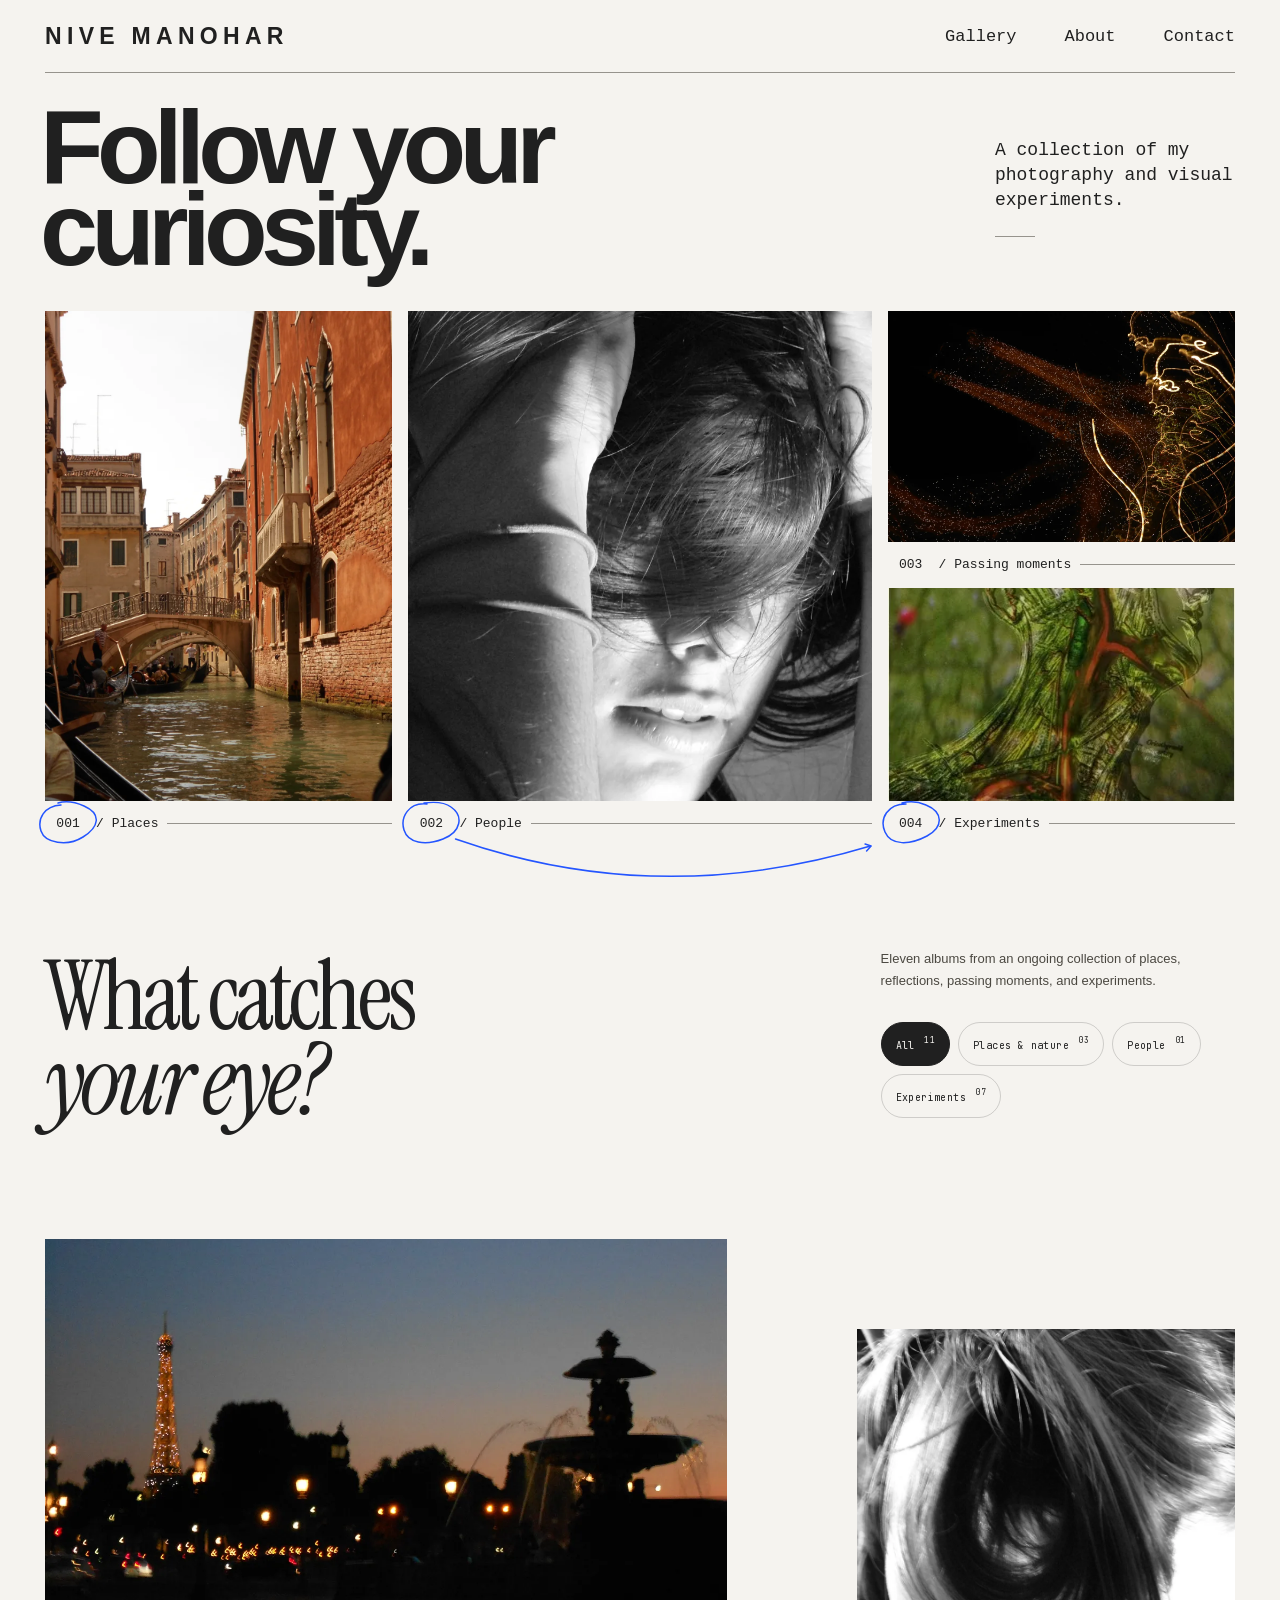
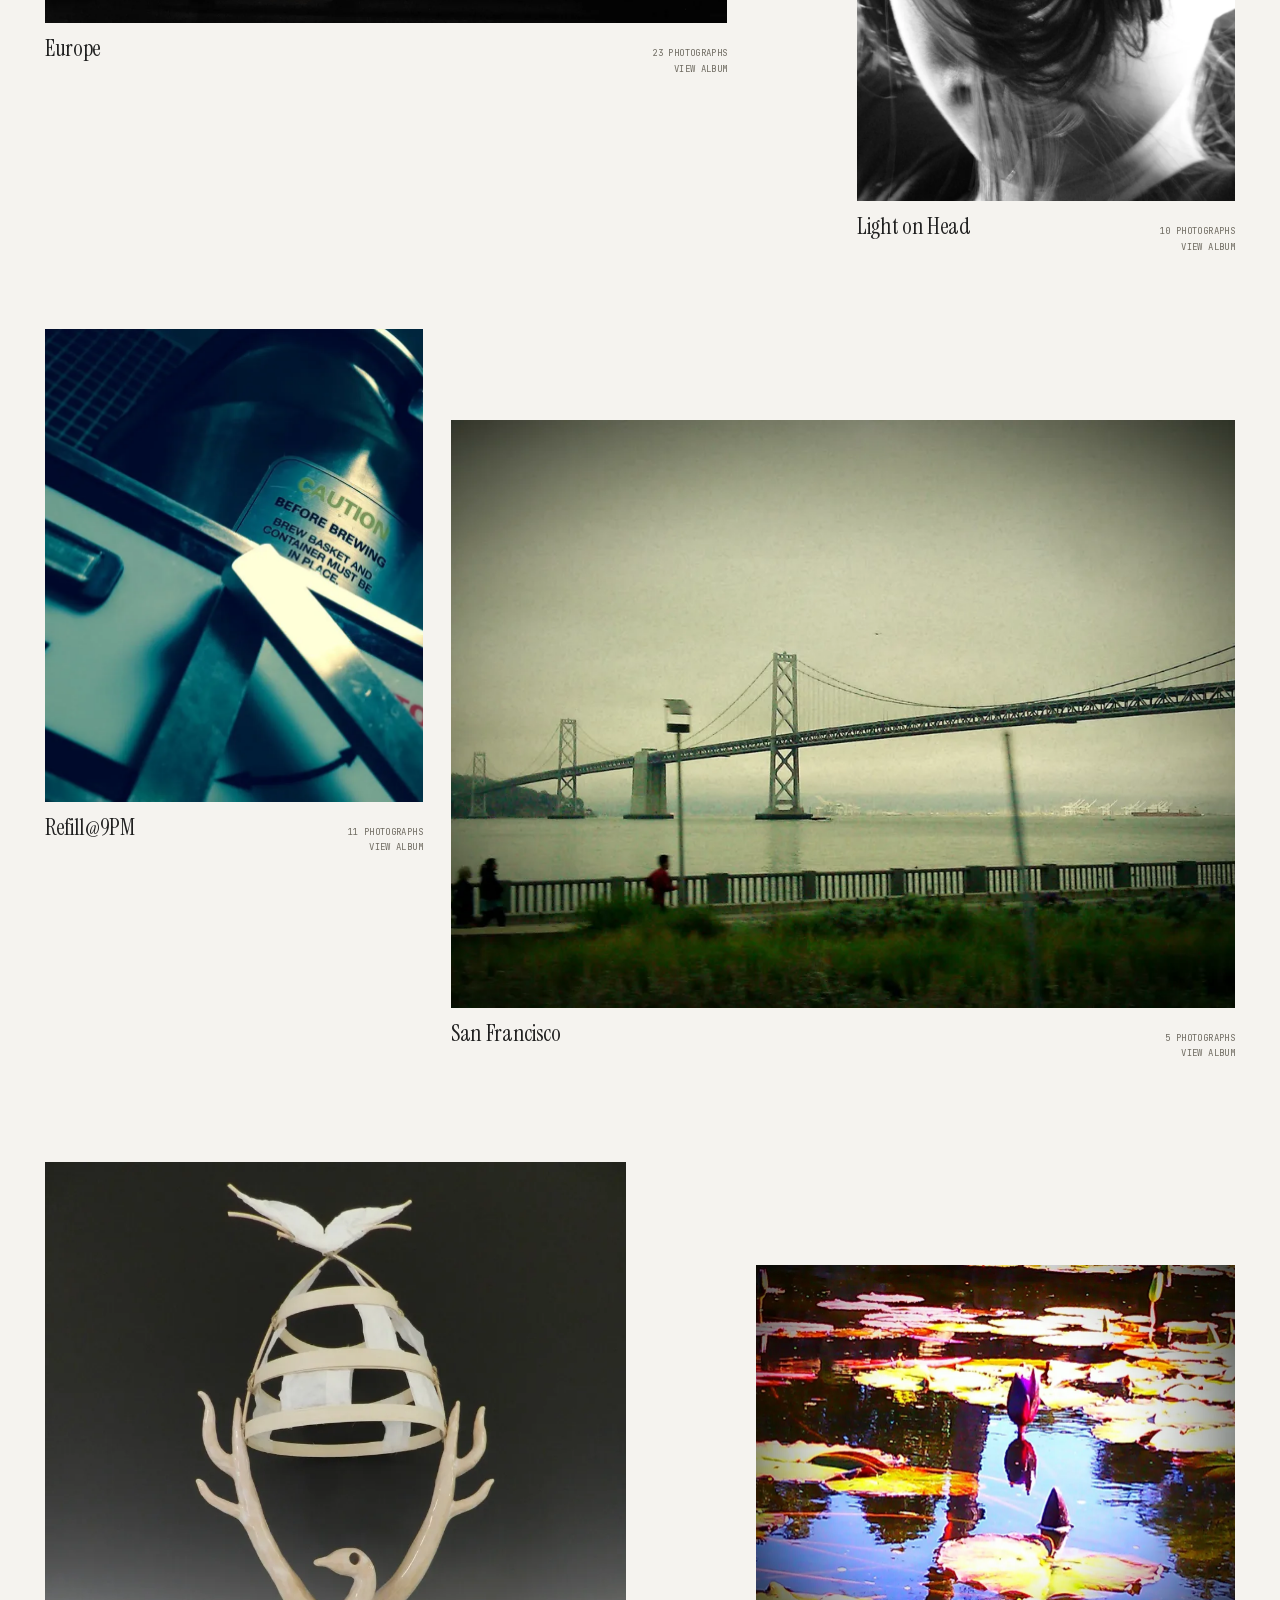
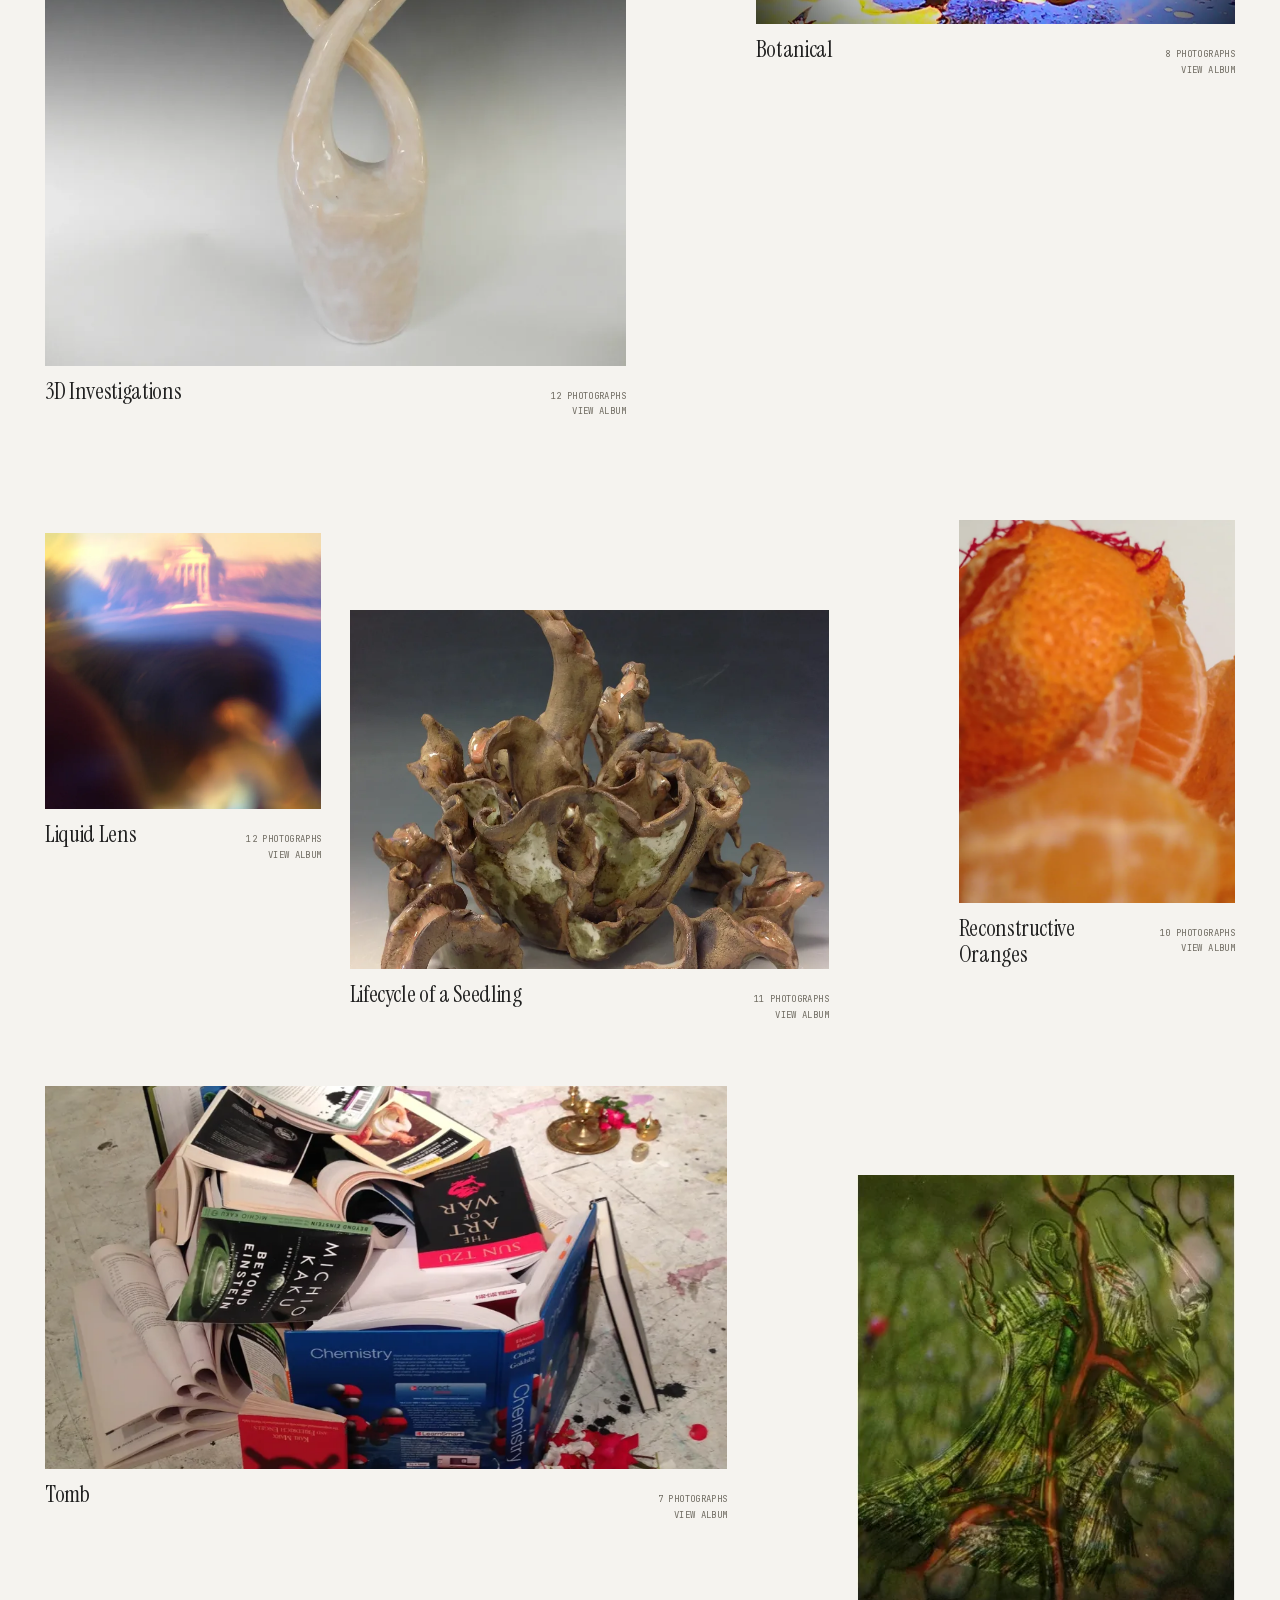
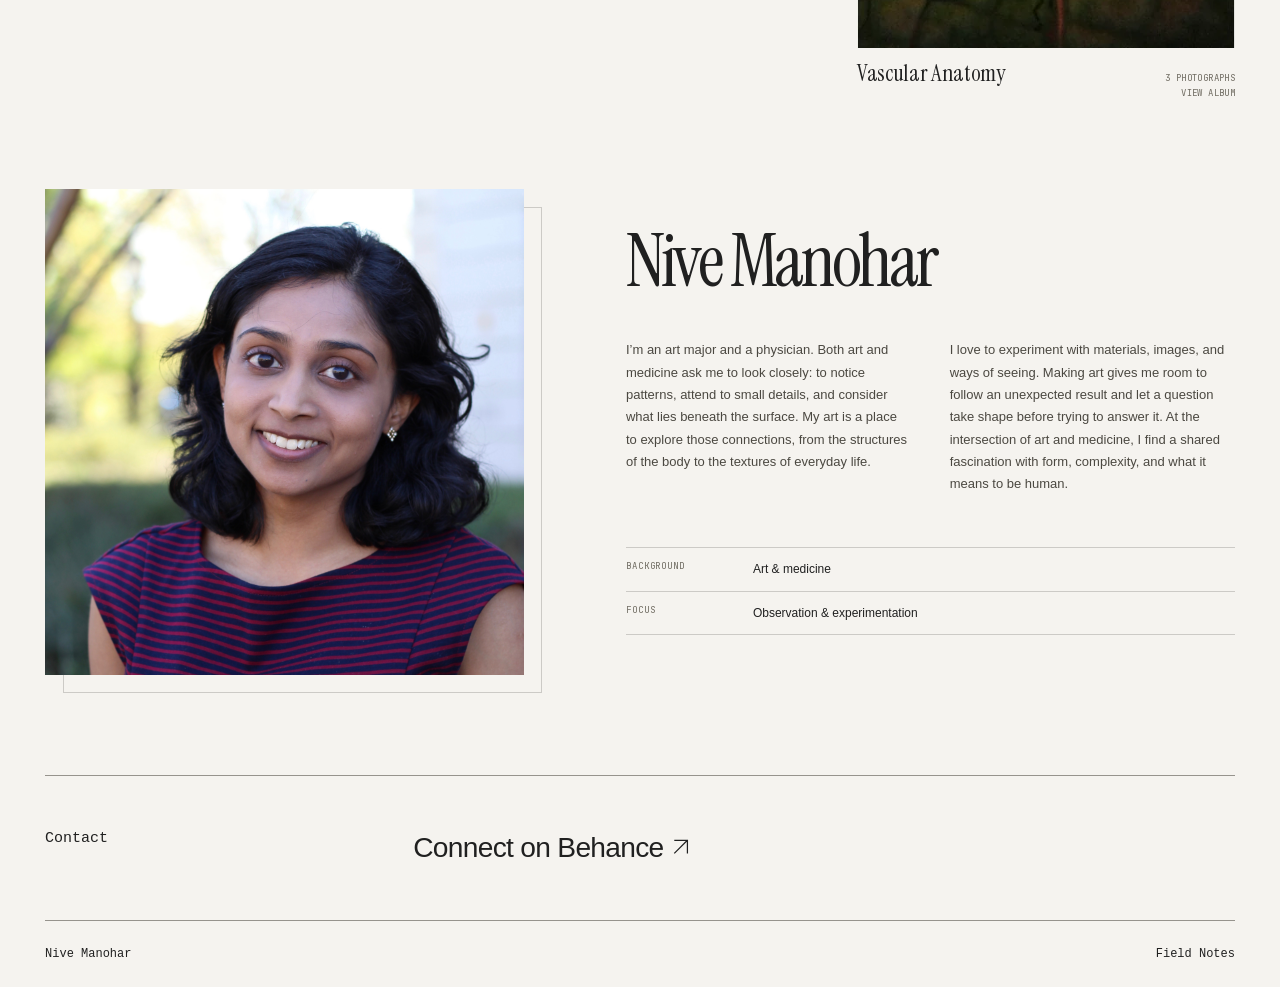
==== index.html @ 50fe08eb "Revert "Remove site footer" This reverts commit d4d74e4d4c22c016e70febdb2d31790f02ddbb55." ====
<!doctype html>
<html lang="en">
<head>
  <meta charset="utf-8">
  <meta name="viewport" content="width=device-width, initial-scale=1">
  <meta name="description" content="Nive Manohar's field notes: an ongoing collection of places, reflections, passing moments, and experiments.">
  <meta name="theme-color" content="#f5f3ef">
  <title>Nive Manohar — Field Notes</title>
  <link rel="stylesheet" href="styles.css">
  <script src="script.js" defer></script>
</head>
<body>
  <a class="skip-link" href="#albums-title">Skip to gallery</a>
  <div class="page">
    <header class="masthead">
      <a class="brand" href="#top" aria-label="Nive Manohar, back to top">Nive Manohar</a>
      <nav aria-label="Main navigation">
        <a href="#albums-title">Gallery</a>
        <a href="#about-image">About</a>
        <a href="#contact">Contact</a>
      </nav>
    </header>

    <main id="top">
      <section class="hero" aria-labelledby="page-title">
        <h1 id="page-title">Follow your<br>curiosity.</h1>
        <p class="hero-note">A collection of my photography and visual experiments.</p>
      </section>

      <section id="observations" class="observations" aria-labelledby="observations-title" tabindex="-1">
        <h2 id="observations-title" class="visually-hidden">Gallery</h2>
        <div class="gallery">
          <!-- FEATURED: Covers link to originals and open their matching album in the lightbox. -->
          <figure class="observation observation--places">
            <a class="photo" href="assets/Europe/015.webp" data-photo data-album="Europe" data-index="15" data-title="Europe" data-alt="Boats on a canal bordered by warm-colored buildings." aria-label="View Europe photograph 15 of 23">
                <span class="placeholder" aria-hidden="true"><span class="placeholder-number">001</span><span>Europe</span></span>
                <img src="assets/optimized/Europe/015.webp" width="3240" height="4320" alt="Boats on a canal bordered by warm-colored buildings." decoding="async">
              </a>
            <figcaption><span class="note-number">001<svg viewBox="0 0 64 48" aria-hidden="true" focusable="false"><path d="M25 5C8 6 1 19 5 31S31 47 47 37 66 14 48 6C39 2 29 1 22 3"/></svg></span><span>/ Places</span><span class="caption-rule" aria-hidden="true"></span></figcaption>
          </figure>

          <figure class="observation observation--people">
            <a class="photo" href="assets/Light-on-Head/003.webp" data-photo data-album="Light-on-Head" data-index="3" data-title="Light on Head" data-alt="Black-and-white portrait with striped light across the forehead and hair." aria-label="View Light on Head photograph 3 of 10">
                <span class="placeholder" aria-hidden="true"><span class="placeholder-number">002</span><span>Light on Head</span></span>
                <img src="assets/optimized/Light-on-Head/003.webp" width="3648" height="2432" alt="Black-and-white portrait with striped light across the forehead and hair." decoding="async">
              </a>
            <figcaption><span class="note-number">002<svg viewBox="0 0 64 48" aria-hidden="true" focusable="false"><path d="M28 4C10 2 1 17 5 30S26 46 44 39 65 16 52 7C44 1 33 2 25 3"/></svg></span><span>/ People</span><span class="caption-rule" aria-hidden="true"></span></figcaption>
          </figure>

          <figure class="observation observation--moments">
            <a class="photo" href="assets/Europe/023.webp" data-photo data-album="Europe" data-index="23" data-title="Europe" data-alt="Golden light trails forming a loose figure against a dark background." aria-label="View Europe photograph 23 of 23">
              <span class="placeholder" aria-hidden="true"><span class="placeholder-number">003</span><span>Europe</span></span>
              <img src="assets/optimized/Europe/023.webp" width="3264" height="2448" alt="Golden light trails forming a loose figure against a dark background." decoding="async">
            </a>
            <figcaption><span class="note-number">003</span><span>/ Passing moments</span><span class="caption-rule" aria-hidden="true"></span></figcaption>
          </figure>

          <figure class="observation observation--experiments">
            <a class="photo" href="assets/Vascular-Anatomy/001.webp" data-photo data-album="Vascular-Anatomy" data-index="1" data-title="Vascular Anatomy" data-alt="A branching anatomical composition against a mottled green background." aria-label="View Vascular Anatomy photograph 1 of 3">
                <span class="placeholder" aria-hidden="true"><span class="placeholder-number">004</span><span>Vascular Anatomy</span></span>
                <img src="assets/optimized/Vascular-Anatomy/001.webp" width="433" height="603" alt="A branching anatomical composition against a mottled green background." decoding="async">
              </a>
            <figcaption><span class="note-number">004<svg viewBox="0 0 64 48" aria-hidden="true" focusable="false"><path d="M27 4C9 4 0 18 6 32S31 45 48 36 64 12 47 5C38 1 30 1 23 3"/></svg></span><span>/ Experiments</span><span class="caption-rule" aria-hidden="true"></span></figcaption>
          </figure>
        </div>
        <svg class="connection" viewBox="0 0 560 48" preserveAspectRatio="none" aria-hidden="true" focusable="false"><path d="M2 5Q270 76 552 12M545 10l8 2-6 5"/></svg>
      </section>

      <section id="albums" class="selected-work" aria-labelledby="albums-title" tabindex="-1">
        <div class="work-head">
          <div>
            <h2 class="work-title" id="albums-title" tabindex="-1">What catches<br><em>your eye?</em></h2>
          </div>
          <div class="work-intro">
            <p>Eleven albums from an ongoing collection of places, reflections, passing moments, and experiments.</p>
            <div class="work-filters" role="group" aria-label="Filter albums" hidden>
              <button class="work-filter is-active" type="button" data-filter="all" aria-pressed="true">All <sup>11</sup></button>
              <button class="work-filter" type="button" data-filter="places" aria-pressed="false">Places &amp; nature <sup>03</sup></button>
              <button class="work-filter" type="button" data-filter="people" aria-pressed="false">People <sup>01</sup></button>
              <button class="work-filter" type="button" data-filter="experiments" aria-pressed="false">Experiments <sup>07</sup></button>
            </div>
            <p class="visually-hidden" id="filter-status" role="status" aria-live="polite"></p>
          </div>
        </div>
        <div class="work-grid">
          <!-- ALBUM COVERS: Each card opens the full album; the library below lists every original. -->
          <article class="work-card" data-category="places" data-slot="1">
            <a class="photo frame-media frame--wide" data-preview-size="1280" href="assets/Europe/022.webp" data-photo data-album="Europe" data-index="22" data-title="Europe" data-alt="A fountain silhouette and illuminated tower against a twilight sky." aria-label="View Europe album, 23 photographs">
                <span class="placeholder" aria-hidden="true">Europe / 022</span>
                <img src="assets/optimized/Europe/022.webp" width="3264" height="2448" alt="A fountain silhouette and illuminated tower against a twilight sky." loading="lazy" decoding="async">
              <span class="frame-index" aria-hidden="true">01</span><span class="view-tag" aria-hidden="true">View album <svg viewBox="0 0 24 24" aria-hidden="true" focusable="false"><path d="M4 20 20 4M4 4h16v16"/></svg></span>
              </a>
            <div class="frame-caption"><h3>Europe</h3><p>23 photographs<span>View album</span></p></div>
          </article>
          <article class="work-card" data-category="people" data-slot="2">
            <a class="photo frame-media frame--portrait" data-preview-size="1280" href="assets/Light-on-Head/001.webp" data-photo data-album="Light-on-Head" data-index="1" data-title="Light on Head" data-alt="Black-and-white portrait with hair falling across the face." aria-label="View Light on Head album, 10 photographs">
                <span class="placeholder" aria-hidden="true">Light on Head / 001</span>
                <img src="assets/optimized/Light-on-Head/001.webp" width="2432" height="3648" alt="Black-and-white portrait with hair falling across the face." loading="lazy" decoding="async">
              <span class="frame-index" aria-hidden="true">02</span><span class="view-tag" aria-hidden="true">View album <svg viewBox="0 0 24 24" aria-hidden="true" focusable="false"><path d="M4 20 20 4M4 4h16v16"/></svg></span>
              </a>
            <div class="frame-caption"><h3>Light on Head</h3><p>10 photographs<span>View album</span></p></div>
          </article>
          <article class="work-card" data-category="experiments" data-slot="3">
            <a class="photo frame-media frame--portrait" data-preview-size="1280" href="assets/Refill-9PM/003.webp" data-photo data-album="Refill-9PM" data-index="3" data-title="Refill@9PM" data-alt="A coffee station with a bottle and diagonally framed signs." aria-label="View Refill@9PM album, 11 photographs">
                <span class="placeholder" aria-hidden="true">Refill@9PM / 003</span>
                <img src="assets/optimized/Refill-9PM/003.webp" width="1269" height="952" alt="A coffee station with a bottle and diagonally framed signs." loading="lazy" decoding="async">
              <span class="frame-index" aria-hidden="true">03</span><span class="view-tag" aria-hidden="true">View album <svg viewBox="0 0 24 24" aria-hidden="true" focusable="false"><path d="M4 20 20 4M4 4h16v16"/></svg></span>
              </a>
            <div class="frame-caption"><h3>Refill@9PM</h3><p>11 photographs<span>View album</span></p></div>
          </article>
          <article class="work-card" data-category="places" data-slot="4">
            <a class="photo frame-media frame--landscape" data-preview-size="1280" href="assets/San-Francisco/003.webp" data-photo data-album="San-Francisco" data-index="3" data-title="San Francisco" data-alt="A suspension bridge across the bay, viewed from a waterfront promenade." aria-label="View San Francisco album, 5 photographs">
                <span class="placeholder" aria-hidden="true">San Francisco / 003</span>
                <img src="assets/optimized/San-Francisco/003.webp" width="2592" height="1456" alt="A suspension bridge across the bay, viewed from a waterfront promenade." loading="lazy" decoding="async">
              <span class="frame-index" aria-hidden="true">04</span><span class="view-tag" aria-hidden="true">View album <svg viewBox="0 0 24 24" aria-hidden="true" focusable="false"><path d="M4 20 20 4M4 4h16v16"/></svg></span>
              </a>
            <div class="frame-caption"><h3>San Francisco</h3><p>5 photographs<span>View album</span></p></div>
          </article>
          <article class="work-card" data-category="experiments" data-slot="5">
            <a class="photo frame-media frame--tall" data-preview-size="1280" href="assets/3D-Investigations/003.webp" data-photo data-album="3D-Investigations" data-index="3" data-title="3D Investigations" data-alt="A tall open sculpture with branching pale supports." aria-label="View 3D Investigations album, 12 photographs">
                <span class="placeholder" aria-hidden="true">3D Investigations / 003</span>
                <img src="assets/optimized/3D-Investigations/003.webp" width="3000" height="4000" alt="A tall open sculpture with branching pale supports." loading="lazy" decoding="async">
              <span class="frame-index" aria-hidden="true">05</span><span class="view-tag" aria-hidden="true">View album <svg viewBox="0 0 24 24" aria-hidden="true" focusable="false"><path d="M4 20 20 4M4 4h16v16"/></svg></span>
              </a>
            <div class="frame-caption"><h3>3D Investigations</h3><p>12 photographs<span>View album</span></p></div>
          </article>
          <article class="work-card" data-category="places" data-slot="6">
            <a class="photo frame-media frame--landscape" data-preview-size="1280" href="assets/Botanical/003.webp" data-photo data-album="Botanical" data-index="3" data-title="Botanical" data-alt="Purple water lilies among bright lily pads reflected in a pond." aria-label="View Botanical album, 8 photographs">
                <span class="placeholder" aria-hidden="true">Botanical / 003</span>
                <img src="assets/optimized/Botanical/003.webp" width="2592" height="1456" alt="Purple water lilies among bright lily pads reflected in a pond." loading="lazy" decoding="async">
              <span class="frame-index" aria-hidden="true">06</span><span class="view-tag" aria-hidden="true">View album <svg viewBox="0 0 24 24" aria-hidden="true" focusable="false"><path d="M4 20 20 4M4 4h16v16"/></svg></span>
              </a>
            <div class="frame-caption"><h3>Botanical</h3><p>8 photographs<span>View album</span></p></div>
          </article>
          <article class="work-card" data-category="experiments" data-slot="7">
            <a class="photo frame-media frame--square" data-preview-size="1280" href="assets/Liquid-Lens/010.webp" data-photo data-album="Liquid-Lens" data-index="10" data-title="Liquid Lens" data-alt="A domed building refracted through overlapping colorful shapes." aria-label="View Liquid Lens album, 12 photographs">
                <span class="placeholder" aria-hidden="true">Liquid Lens / 010</span>
                <img src="assets/optimized/Liquid-Lens/010.webp" width="2448" height="3264" alt="A domed building refracted through overlapping colorful shapes." loading="lazy" decoding="async">
              <span class="frame-index" aria-hidden="true">07</span><span class="view-tag" aria-hidden="true">View album <svg viewBox="0 0 24 24" aria-hidden="true" focusable="false"><path d="M4 20 20 4M4 4h16v16"/></svg></span>
              </a>
            <div class="frame-caption"><h3>Liquid Lens</h3><p>12 photographs<span>View album</span></p></div>
          </article>
          <article class="work-card" data-category="experiments" data-slot="8">
            <a class="photo frame-media frame--landscape" data-preview-size="1280" href="assets/Lifecycle-of-a-Seedling/010.webp" data-photo data-album="Lifecycle-of-a-Seedling" data-index="10" data-title="Lifecycle of a Seedling" data-alt="A low sculptural form with layered folds and rounded protrusions." aria-label="View Lifecycle of a Seedling album, 11 photographs">
                <span class="placeholder" aria-hidden="true">Lifecycle of a Seedling / 010</span>
                <img src="assets/optimized/Lifecycle-of-a-Seedling/010.webp" width="1936" height="2592" alt="A low sculptural form with layered folds and rounded protrusions." loading="lazy" decoding="async">
              <span class="frame-index" aria-hidden="true">08</span><span class="view-tag" aria-hidden="true">View album <svg viewBox="0 0 24 24" aria-hidden="true" focusable="false"><path d="M4 20 20 4M4 4h16v16"/></svg></span>
              </a>
            <div class="frame-caption"><h3>Lifecycle of a Seedling</h3><p>11 photographs<span>View album</span></p></div>
          </article>
          <article class="work-card" data-category="experiments" data-slot="9">
            <a class="photo frame-media frame--tall" data-preview-size="1280" href="assets/Reconstructive-Oranges/005.webp" data-photo data-album="Reconstructive-Oranges" data-index="5" data-title="Reconstructive Oranges" data-alt="Detail of a peeled orange repaired with colored thread." aria-label="View Reconstructive Oranges album, 10 photographs">
                <span class="placeholder" aria-hidden="true">Reconstructive Oranges / 005</span>
                <img src="assets/optimized/Reconstructive-Oranges/005.webp" width="3264" height="2448" alt="Detail of a peeled orange repaired with colored thread." loading="lazy" decoding="async">
              <span class="frame-index" aria-hidden="true">09</span><span class="view-tag" aria-hidden="true">View album <svg viewBox="0 0 24 24" aria-hidden="true" focusable="false"><path d="M4 20 20 4M4 4h16v16"/></svg></span>
              </a>
            <div class="frame-caption"><h3>Reconstructive Oranges</h3><p>10 photographs<span>View album</span></p></div>
          </article>
          <article class="work-card" data-category="experiments" data-slot="1">
            <a class="photo frame-media frame--wide" data-preview-size="1280" href="assets/Tomb/001.webp" data-photo data-album="Tomb" data-index="1" data-title="Tomb" data-alt="Books, framed images, and objects arranged on a floor with scattered red petals." aria-label="View Tomb album, 7 photographs">
                <span class="placeholder" aria-hidden="true">Tomb / 001</span>
                <img src="assets/optimized/Tomb/001.webp" width="2448" height="3264" alt="Books, framed images, and objects arranged on a floor with scattered red petals." loading="lazy" decoding="async">
              <span class="frame-index" aria-hidden="true">10</span><span class="view-tag" aria-hidden="true">View album <svg viewBox="0 0 24 24" aria-hidden="true" focusable="false"><path d="M4 20 20 4M4 4h16v16"/></svg></span>
              </a>
            <div class="frame-caption"><h3>Tomb</h3><p>7 photographs<span>View album</span></p></div>
          </article>
          <article class="work-card" data-category="experiments" data-slot="2">
            <a class="photo frame-media frame--portrait" data-preview-size="1280" href="assets/Vascular-Anatomy/001.webp" data-photo data-album="Vascular-Anatomy" data-index="1" data-title="Vascular Anatomy" data-alt="A branching anatomical composition against a mottled green background." aria-label="View Vascular Anatomy album, 3 photographs">
                <span class="placeholder" aria-hidden="true">Vascular Anatomy / 001</span>
                <img src="assets/optimized/Vascular-Anatomy/001.webp" width="433" height="603" alt="A branching anatomical composition against a mottled green background." loading="lazy" decoding="async">
              <span class="frame-index" aria-hidden="true">11</span><span class="view-tag" aria-hidden="true">View album <svg viewBox="0 0 24 24" aria-hidden="true" focusable="false"><path d="M4 20 20 4M4 4h16v16"/></svg></span>
              </a>
            <div class="frame-caption"><h3>Vascular Anatomy</h3><p>3 photographs<span>View album</span></p></div>
          </article>
        </div>
        <div class="album-library" aria-label="Browse all photographs">
        <details class="album" id="album-europe">
          <summary><h3>Europe</h3><span class="album-count">23 photographs</span><span class="album-toggle" aria-hidden="true">+</span></summary>
          <div class="album-grid">
            <figure class="album-photo">
              <a class="photo" href="assets/Europe/001.webp" data-photo data-album="Europe" data-index="1" data-title="Europe" data-alt="Empty café tables with ornate green chairs on a tiled floor." aria-label="View Europe photograph 1 of 23">
                <span class="placeholder" aria-hidden="true">Europe / 001</span>
                <img src="assets/optimized/Europe/001.webp" width="3840" height="2880" alt="Empty café tables with ornate green chairs on a tiled floor." loading="lazy" decoding="async">
              </a>
              <figcaption>001 / Europe</figcaption>
            </figure>
            <figure class="album-photo">
              <a class="photo" href="assets/Europe/002.webp" data-photo data-album="Europe" data-index="2" data-title="Europe" data-alt="The Houses of Parliament beside the river beneath an overcast sky." aria-label="View Europe photograph 2 of 23">
                <span class="placeholder" aria-hidden="true">Europe / 002</span>
                <img src="assets/optimized/Europe/002.webp" width="3840" height="2880" alt="The Houses of Parliament beside the river beneath an overcast sky." loading="lazy" decoding="async">
              </a>
              <figcaption>002 / Europe</figcaption>
            </figure>
            <figure class="album-photo">
              <a class="photo" href="assets/Europe/003.webp" data-photo data-album="Europe" data-index="3" data-title="Europe" data-alt="The clock tower rising above the street, viewed from below." aria-label="View Europe photograph 3 of 23">
                <span class="placeholder" aria-hidden="true">Europe / 003</span>
                <img src="assets/optimized/Europe/003.webp" width="3240" height="4320" alt="The clock tower rising above the street, viewed from below." loading="lazy" decoding="async">
              </a>
              <figcaption>003 / Europe</figcaption>
            </figure>
            <figure class="album-photo">
              <a class="photo" href="assets/Europe/004.webp" data-photo data-album="Europe" data-index="4" data-title="Europe" data-alt="People walking beside a stone abbey under leafy trees." aria-label="View Europe photograph 4 of 23">
                <span class="placeholder" aria-hidden="true">Europe / 004</span>
                <img src="assets/optimized/Europe/004.webp" width="3240" height="4320" alt="People walking beside a stone abbey under leafy trees." loading="lazy" decoding="async">
              </a>
              <figcaption>004 / Europe</figcaption>
            </figure>
            <figure class="album-photo">
              <a class="photo" href="assets/Europe/005.webp" data-photo data-album="Europe" data-index="5" data-title="Europe" data-alt="An elevated view across a river, bridges, and the city beneath clouds." aria-label="View Europe photograph 5 of 23">
                <span class="placeholder" aria-hidden="true">Europe / 005</span>
                <img src="assets/optimized/Europe/005.webp" width="3840" height="2880" alt="An elevated view across a river, bridges, and the city beneath clouds." loading="lazy" decoding="async">
              </a>
              <figcaption>005 / Europe</figcaption>
            </figure>
            <figure class="album-photo">
              <a class="photo" href="assets/Europe/006.webp" data-photo data-album="Europe" data-index="6" data-title="Europe" data-alt="A Ferris wheel rising above a row of buildings." aria-label="View Europe photograph 6 of 23">
                <span class="placeholder" aria-hidden="true">Europe / 006</span>
                <img src="assets/optimized/Europe/006.webp" width="3240" height="4320" alt="A Ferris wheel rising above a row of buildings." loading="lazy" decoding="async">
              </a>
              <figcaption>006 / Europe</figcaption>
            </figure>
            <figure class="album-photo">
              <a class="photo" href="assets/Europe/007.webp" data-photo data-album="Europe" data-index="7" data-title="Europe" data-alt="Pedestrians on a cobblestone street beside striped café umbrellas and hanging flowers." aria-label="View Europe photograph 7 of 23">
                <span class="placeholder" aria-hidden="true">Europe / 007</span>
                <img src="assets/optimized/Europe/007.webp" width="3240" height="4320" alt="Pedestrians on a cobblestone street beside striped café umbrellas and hanging flowers." loading="lazy" decoding="async">
              </a>
              <figcaption>007 / Europe</figcaption>
            </figure>
            <figure class="album-photo">
              <a class="photo" href="assets/Europe/008.webp" data-photo data-album="Europe" data-index="8" data-title="Europe" data-alt="Decorated glass mugs displayed on illuminated shelves." aria-label="View Europe photograph 8 of 23">
                <span class="placeholder" aria-hidden="true">Europe / 008</span>
                <img src="assets/optimized/Europe/008.webp" width="3840" height="2880" alt="Decorated glass mugs displayed on illuminated shelves." loading="lazy" decoding="async">
              </a>
              <figcaption>008 / Europe</figcaption>
            </figure>
            <figure class="album-photo">
              <a class="photo" href="assets/Europe/009.webp" data-photo data-album="Europe" data-index="9" data-title="Europe" data-alt="A wooden covered bridge and stone tower spanning a river." aria-label="View Europe photograph 9 of 23">
                <span class="placeholder" aria-hidden="true">Europe / 009</span>
                <img src="assets/optimized/Europe/009.webp" width="3840" height="2880" alt="A wooden covered bridge and stone tower spanning a river." loading="lazy" decoding="async">
              </a>
              <figcaption>009 / Europe</figcaption>
            </figure>
            <figure class="album-photo">
              <a class="photo" href="assets/Europe/010.webp" data-photo data-album="Europe" data-index="10" data-title="Europe" data-alt="Riverside buildings framed by the roof of a covered bridge." aria-label="View Europe photograph 10 of 23">
                <span class="placeholder" aria-hidden="true">Europe / 010</span>
                <img src="assets/optimized/Europe/010.webp" width="3840" height="2880" alt="Riverside buildings framed by the roof of a covered bridge." loading="lazy" decoding="async">
              </a>
              <figcaption>010 / Europe</figcaption>
            </figure>
            <figure class="album-photo">
              <a class="photo" href="assets/Europe/011.webp" data-photo data-album="Europe" data-index="11" data-title="Europe" data-alt="Green fields and hillside houses seen through a moving window." aria-label="View Europe photograph 11 of 23">
                <span class="placeholder" aria-hidden="true">Europe / 011</span>
                <img src="assets/optimized/Europe/011.webp" width="3840" height="2880" alt="Green fields and hillside houses seen through a moving window." loading="lazy" decoding="async">
              </a>
              <figcaption>011 / Europe</figcaption>
            </figure>
            <figure class="album-photo">
              <a class="photo" href="assets/Europe/012.webp" data-photo data-album="Europe" data-index="12" data-title="Europe" data-alt="A mountain village surrounded by bright green slopes." aria-label="View Europe photograph 12 of 23">
                <span class="placeholder" aria-hidden="true">Europe / 012</span>
                <img src="assets/optimized/Europe/012.webp" width="3840" height="2880" alt="A mountain village surrounded by bright green slopes." loading="lazy" decoding="async">
              </a>
              <figcaption>012 / Europe</figcaption>
            </figure>
            <figure class="album-photo">
              <a class="photo" href="assets/Europe/013.webp" data-photo data-album="Europe" data-index="13" data-title="Europe" data-alt="A steep mountain rising above a green valley." aria-label="View Europe photograph 13 of 23">
                <span class="placeholder" aria-hidden="true">Europe / 013</span>
                <img src="assets/optimized/Europe/013.webp" width="3240" height="4320" alt="A steep mountain rising above a green valley." loading="lazy" decoding="async">
              </a>
              <figcaption>013 / Europe</figcaption>
            </figure>
            <figure class="album-photo">
              <a class="photo" href="assets/Europe/014.webp" data-photo data-album="Europe" data-index="14" data-title="Europe" data-alt="A narrow canal between buildings, viewed beneath a bridge." aria-label="View Europe photograph 14 of 23">
                <span class="placeholder" aria-hidden="true">Europe / 014</span>
                <img src="assets/optimized/Europe/014.webp" width="3240" height="4320" alt="A narrow canal between buildings, viewed beneath a bridge." loading="lazy" decoding="async">
              </a>
              <figcaption>014 / Europe</figcaption>
            </figure>
            <figure class="album-photo">
              <a class="photo" href="assets/Europe/015.webp" data-photo data-album="Europe" data-index="15" data-title="Europe" data-alt="Boats on a canal bordered by warm-colored buildings." aria-label="View Europe photograph 15 of 23">
                <span class="placeholder" aria-hidden="true">Europe / 015</span>
                <img src="assets/optimized/Europe/015.webp" width="3240" height="4320" alt="Boats on a canal bordered by warm-colored buildings." loading="lazy" decoding="async">
              </a>
              <figcaption>015 / Europe</figcaption>
            </figure>
            <figure class="album-photo">
              <a class="photo" href="assets/Europe/016.webp" data-photo data-album="Europe" data-index="16" data-title="Europe" data-alt="A narrow waterway and small bridge between tall buildings." aria-label="View Europe photograph 16 of 23">
                <span class="placeholder" aria-hidden="true">Europe / 016</span>
                <img src="assets/optimized/Europe/016.webp" width="3240" height="4320" alt="A narrow waterway and small bridge between tall buildings." loading="lazy" decoding="async">
              </a>
              <figcaption>016 / Europe</figcaption>
            </figure>
            <figure class="album-photo">
              <a class="photo" href="assets/Europe/017.webp" data-photo data-album="Europe" data-index="17" data-title="Europe" data-alt="Sculpted figures and rock formations above a turquoise fountain." aria-label="View Europe photograph 17 of 23">
                <span class="placeholder" aria-hidden="true">Europe / 017</span>
                <img src="assets/optimized/Europe/017.webp" width="3240" height="4320" alt="Sculpted figures and rock formations above a turquoise fountain." loading="lazy" decoding="async">
              </a>
              <figcaption>017 / Europe</figcaption>
            </figure>
            <figure class="album-photo">
              <a class="photo" href="assets/Europe/018.webp" data-photo data-album="Europe" data-index="18" data-title="Europe" data-alt="The patterned stone façade of a cathedral." aria-label="View Europe photograph 18 of 23">
                <span class="placeholder" aria-hidden="true">Europe / 018</span>
                <img src="assets/optimized/Europe/018.webp" width="3240" height="4320" alt="The patterned stone façade of a cathedral." loading="lazy" decoding="async">
              </a>
              <figcaption>018 / Europe</figcaption>
            </figure>
            <figure class="album-photo">
              <a class="photo" href="assets/Europe/019.webp" data-photo data-album="Europe" data-index="19" data-title="Europe" data-alt="People walking through a narrow street lined with tall buildings." aria-label="View Europe photograph 19 of 23">
                <span class="placeholder" aria-hidden="true">Europe / 019</span>
                <img src="assets/optimized/Europe/019.webp" width="3840" height="2880" alt="People walking through a narrow street lined with tall buildings." loading="lazy" decoding="async">
              </a>
              <figcaption>019 / Europe</figcaption>
            </figure>
            <figure class="album-photo">
              <a class="photo" href="assets/Europe/020.webp" data-photo data-album="Europe" data-index="20" data-title="Europe" data-alt="An arcaded courtyard with patterned stone walls." aria-label="View Europe photograph 20 of 23">
                <span class="placeholder" aria-hidden="true">Europe / 020</span>
                <img src="assets/optimized/Europe/020.webp" width="3240" height="4320" alt="An arcaded courtyard with patterned stone walls." loading="lazy" decoding="async">
              </a>
              <figcaption>020 / Europe</figcaption>
            </figure>
            <figure class="album-photo">
              <a class="photo" href="assets/Europe/021.webp" data-photo data-album="Europe" data-index="21" data-title="Europe" data-alt="The curved iron structure of a tower viewed from below." aria-label="View Europe photograph 21 of 23">
                <span class="placeholder" aria-hidden="true">Europe / 021</span>
                <img src="assets/optimized/Europe/021.webp" width="2448" height="3264" alt="The curved iron structure of a tower viewed from below." loading="lazy" decoding="async">
              </a>
              <figcaption>021 / Europe</figcaption>
            </figure>
            <figure class="album-photo">
              <a class="photo" href="assets/Europe/022.webp" data-photo data-album="Europe" data-index="22" data-title="Europe" data-alt="A fountain silhouette and illuminated tower against a twilight sky." aria-label="View Europe photograph 22 of 23">
                <span class="placeholder" aria-hidden="true">Europe / 022</span>
                <img src="assets/optimized/Europe/022.webp" width="3264" height="2448" alt="A fountain silhouette and illuminated tower against a twilight sky." loading="lazy" decoding="async">
              </a>
              <figcaption>022 / Europe</figcaption>
            </figure>
            <figure class="album-photo">
              <a class="photo" href="assets/Europe/023.webp" data-photo data-album="Europe" data-index="23" data-title="Europe" data-alt="Golden light trails forming a loose figure against a dark background." aria-label="View Europe photograph 23 of 23">
                <span class="placeholder" aria-hidden="true">Europe / 023</span>
                <img src="assets/optimized/Europe/023.webp" width="3264" height="2448" alt="Golden light trails forming a loose figure against a dark background." loading="lazy" decoding="async">
              </a>
              <figcaption>023 / Europe</figcaption>
            </figure>
          </div>
        </details>
        <details class="album" id="album-botanical">
          <summary><h3>Botanical</h3><span class="album-count">8 photographs</span><span class="album-toggle" aria-hidden="true">+</span></summary>
          <div class="album-grid">
            <figure class="album-photo">
              <a class="photo" href="assets/Botanical/001.webp" data-photo data-album="Botanical" data-index="1" data-title="Botanical" data-alt="Sunlit leaves and thin stems beside a dark pond." aria-label="View Botanical photograph 1 of 8">
                <span class="placeholder" aria-hidden="true">Botanical / 001</span>
                <img src="assets/optimized/Botanical/001.webp" width="1456" height="2592" alt="Sunlit leaves and thin stems beside a dark pond." loading="lazy" decoding="async">
              </a>
              <figcaption>001 / Botanical</figcaption>
            </figure>
            <figure class="album-photo">
              <a class="photo" href="assets/Botanical/002.webp" data-photo data-album="Botanical" data-index="2" data-title="Botanical" data-alt="Lily pads and a purple water lily reflected in colorful pond water." aria-label="View Botanical photograph 2 of 8">
                <span class="placeholder" aria-hidden="true">Botanical / 002</span>
                <img src="assets/optimized/Botanical/002.webp" width="1456" height="2592" alt="Lily pads and a purple water lily reflected in colorful pond water." loading="lazy" decoding="async">
              </a>
              <figcaption>002 / Botanical</figcaption>
            </figure>
            <figure class="album-photo">
              <a class="photo" href="assets/Botanical/003.webp" data-photo data-album="Botanical" data-index="3" data-title="Botanical" data-alt="Purple water lilies among bright lily pads reflected in a pond." aria-label="View Botanical photograph 3 of 8">
                <span class="placeholder" aria-hidden="true">Botanical / 003</span>
                <img src="assets/optimized/Botanical/003.webp" width="2592" height="1456" alt="Purple water lilies among bright lily pads reflected in a pond." loading="lazy" decoding="async">
              </a>
              <figcaption>003 / Botanical</figcaption>
            </figure>
            <figure class="album-photo">
              <a class="photo" href="assets/Botanical/004.jpg" data-photo data-album="Botanical" data-index="4" data-title="Botanical" data-alt="Bright green leaves emerging from water in a shaft of light." aria-label="View Botanical photograph 4 of 8">
                <span class="placeholder" aria-hidden="true">Botanical / 004</span>
                <img src="assets/optimized/Botanical/004.webp" width="1456" height="2592" alt="Bright green leaves emerging from water in a shaft of light." loading="lazy" decoding="async">
              </a>
              <figcaption>004 / Botanical</figcaption>
            </figure>
            <figure class="album-photo">
              <a class="photo" href="assets/Botanical/005.jpg" data-photo data-album="Botanical" data-index="5" data-title="Botanical" data-alt="Hanging leaves against a bright green garden." aria-label="View Botanical photograph 5 of 8">
                <span class="placeholder" aria-hidden="true">Botanical / 005</span>
                <img src="assets/optimized/Botanical/005.webp" width="1456" height="2592" alt="Hanging leaves against a bright green garden." loading="lazy" decoding="async">
              </a>
              <figcaption>005 / Botanical</figcaption>
            </figure>
            <figure class="album-photo">
              <a class="photo" href="assets/Botanical/006.jpg" data-photo data-album="Botanical" data-index="6" data-title="Botanical" data-alt="Pond reflections framed by dense garden foliage." aria-label="View Botanical photograph 6 of 8">
                <span class="placeholder" aria-hidden="true">Botanical / 006</span>
                <img src="assets/optimized/Botanical/006.webp" width="1456" height="2592" alt="Pond reflections framed by dense garden foliage." loading="lazy" decoding="async">
              </a>
              <figcaption>006 / Botanical</figcaption>
            </figure>
            <figure class="album-photo">
              <a class="photo" href="assets/Botanical/007.jpg" data-photo data-album="Botanical" data-index="7" data-title="Botanical" data-alt="A large green leaf lit from behind with visible branching veins." aria-label="View Botanical photograph 7 of 8">
                <span class="placeholder" aria-hidden="true">Botanical / 007</span>
                <img src="assets/optimized/Botanical/007.webp" width="1456" height="2592" alt="A large green leaf lit from behind with visible branching veins." loading="lazy" decoding="async">
              </a>
              <figcaption>007 / Botanical</figcaption>
            </figure>
            <figure class="album-photo">
              <a class="photo" href="assets/Botanical/008.jpg" data-photo data-album="Botanical" data-index="8" data-title="Botanical" data-alt="Overlapping green leaves with sunlight along their edges." aria-label="View Botanical photograph 8 of 8">
                <span class="placeholder" aria-hidden="true">Botanical / 008</span>
                <img src="assets/optimized/Botanical/008.webp" width="1456" height="2592" alt="Overlapping green leaves with sunlight along their edges." loading="lazy" decoding="async">
              </a>
              <figcaption>008 / Botanical</figcaption>
            </figure>
          </div>
        </details>
        <details class="album" id="album-san-francisco">
          <summary><h3>San Francisco</h3><span class="album-count">5 photographs</span><span class="album-toggle" aria-hidden="true">+</span></summary>
          <div class="album-grid">
            <figure class="album-photo">
              <a class="photo" href="assets/San-Francisco/001.webp" data-photo data-album="San-Francisco" data-index="1" data-title="San Francisco" data-alt="A dark shoreline and bay beneath a band of cloudy sky." aria-label="View San Francisco photograph 1 of 5">
                <span class="placeholder" aria-hidden="true">San Francisco / 001</span>
                <img src="assets/optimized/San-Francisco/001.webp" width="2592" height="1456" alt="A dark shoreline and bay beneath a band of cloudy sky." loading="lazy" decoding="async">
              </a>
              <figcaption>001 / San Francisco</figcaption>
            </figure>
            <figure class="album-photo">
              <a class="photo" href="assets/San-Francisco/002.webp" data-photo data-album="San-Francisco" data-index="2" data-title="San Francisco" data-alt="A distant city skyline seen across the water through blurred vertical lines." aria-label="View San Francisco photograph 2 of 5">
                <span class="placeholder" aria-hidden="true">San Francisco / 002</span>
                <img src="assets/optimized/San-Francisco/002.webp" width="1456" height="2592" alt="A distant city skyline seen across the water through blurred vertical lines." loading="lazy" decoding="async">
              </a>
              <figcaption>002 / San Francisco</figcaption>
            </figure>
            <figure class="album-photo">
              <a class="photo" href="assets/San-Francisco/003.webp" data-photo data-album="San-Francisco" data-index="3" data-title="San Francisco" data-alt="A suspension bridge across the bay, viewed from a waterfront promenade." aria-label="View San Francisco photograph 3 of 5">
                <span class="placeholder" aria-hidden="true">San Francisco / 003</span>
                <img src="assets/optimized/San-Francisco/003.webp" width="2592" height="1456" alt="A suspension bridge across the bay, viewed from a waterfront promenade." loading="lazy" decoding="async">
              </a>
              <figcaption>003 / San Francisco</figcaption>
            </figure>
            <figure class="album-photo">
              <a class="photo" href="assets/San-Francisco/004.webp" data-photo data-album="San-Francisco" data-index="4" data-title="San Francisco" data-alt="Sea lions resting on wooden docks beside a Pier 39 sign." aria-label="View San Francisco photograph 4 of 5">
                <span class="placeholder" aria-hidden="true">San Francisco / 004</span>
                <img src="assets/optimized/San-Francisco/004.webp" width="2592" height="1456" alt="Sea lions resting on wooden docks beside a Pier 39 sign." loading="lazy" decoding="async">
              </a>
              <figcaption>004 / San Francisco</figcaption>
            </figure>
            <figure class="album-photo">
              <a class="photo" href="assets/San-Francisco/005.jpg" data-photo data-album="San-Francisco" data-index="5" data-title="San Francisco" data-alt="A colorful circular sign above a busy waterfront street." aria-label="View San Francisco photograph 5 of 5">
                <span class="placeholder" aria-hidden="true">San Francisco / 005</span>
                <img src="assets/optimized/San-Francisco/005.webp" width="1456" height="2592" alt="A colorful circular sign above a busy waterfront street." loading="lazy" decoding="async">
              </a>
              <figcaption>005 / San Francisco</figcaption>
            </figure>
          </div>
        </details>
        <details class="album" id="album-liquid-lens">
          <summary><h3>Liquid Lens</h3><span class="album-count">12 photographs</span><span class="album-toggle" aria-hidden="true">+</span></summary>
          <div class="album-grid">
            <figure class="album-photo">
              <a class="photo" href="assets/Liquid-Lens/001.webp" data-photo data-album="Liquid-Lens" data-index="1" data-title="Liquid Lens" data-alt="Translucent rectangular forms arranged as an experimental still life." aria-label="View Liquid Lens photograph 1 of 12">
                <span class="placeholder" aria-hidden="true">Liquid Lens / 001</span>
                <img src="assets/optimized/Liquid-Lens/001.webp" width="3264" height="2448" alt="Translucent rectangular forms arranged as an experimental still life." loading="lazy" decoding="async">
              </a>
              <figcaption>001 / Liquid Lens</figcaption>
            </figure>
            <figure class="album-photo">
              <a class="photo" href="assets/Liquid-Lens/002.webp" data-photo data-album="Liquid-Lens" data-index="2" data-title="Liquid Lens" data-alt="A grid of photographs displayed above small transparent objects on a white wall." aria-label="View Liquid Lens photograph 2 of 12">
                <span class="placeholder" aria-hidden="true">Liquid Lens / 002</span>
                <img src="assets/optimized/Liquid-Lens/002.webp" width="2448" height="3264" alt="A grid of photographs displayed above small transparent objects on a white wall." loading="lazy" decoding="async">
              </a>
              <figcaption>002 / Liquid Lens</figcaption>
            </figure>
            <figure class="album-photo">
              <a class="photo" href="assets/Liquid-Lens/003.webp" data-photo data-album="Liquid-Lens" data-index="3" data-title="Liquid Lens" data-alt="Sketches and pale color studies arranged on white sheets." aria-label="View Liquid Lens photograph 3 of 12">
                <span class="placeholder" aria-hidden="true">Liquid Lens / 003</span>
                <img src="assets/optimized/Liquid-Lens/003.webp" width="3264" height="2448" alt="Sketches and pale color studies arranged on white sheets." loading="lazy" decoding="async">
              </a>
              <figcaption>003 / Liquid Lens</figcaption>
            </figure>
            <figure class="album-photo">
              <a class="photo" href="assets/Liquid-Lens/004.webp" data-photo data-album="Liquid-Lens" data-index="4" data-title="Liquid Lens" data-alt="A wall-mounted grid of photographs showing variations of a domed building." aria-label="View Liquid Lens photograph 4 of 12">
                <span class="placeholder" aria-hidden="true">Liquid Lens / 004</span>
                <img src="assets/optimized/Liquid-Lens/004.webp" width="3264" height="2448" alt="A wall-mounted grid of photographs showing variations of a domed building." loading="lazy" decoding="async">
              </a>
              <figcaption>004 / Liquid Lens</figcaption>
            </figure>
            <figure class="album-photo">
              <a class="photo" href="assets/Liquid-Lens/005.webp" data-photo data-album="Liquid-Lens" data-index="5" data-title="Liquid Lens" data-alt="Close detail of overlapping transparent forms and their edges." aria-label="View Liquid Lens photograph 5 of 12">
                <span class="placeholder" aria-hidden="true">Liquid Lens / 005</span>
                <img src="assets/optimized/Liquid-Lens/005.webp" width="2448" height="3264" alt="Close detail of overlapping transparent forms and their edges." loading="lazy" decoding="async">
              </a>
              <figcaption>005 / Liquid Lens</figcaption>
            </figure>
            <figure class="album-photo">
              <a class="photo" href="assets/Liquid-Lens/006.webp" data-photo data-album="Liquid-Lens" data-index="6" data-title="Liquid Lens" data-alt="A domed building and garden under a softly glowing sky." aria-label="View Liquid Lens photograph 6 of 12">
                <span class="placeholder" aria-hidden="true">Liquid Lens / 006</span>
                <img src="assets/optimized/Liquid-Lens/006.webp" width="2448" height="3264" alt="A domed building and garden under a softly glowing sky." loading="lazy" decoding="async">
              </a>
              <figcaption>006 / Liquid Lens</figcaption>
            </figure>
            <figure class="album-photo">
              <a class="photo" href="assets/Liquid-Lens/007.webp" data-photo data-album="Liquid-Lens" data-index="7" data-title="Liquid Lens" data-alt="A domed building refracted through a curved transparent surface." aria-label="View Liquid Lens photograph 7 of 12">
                <span class="placeholder" aria-hidden="true">Liquid Lens / 007</span>
                <img src="assets/optimized/Liquid-Lens/007.webp" width="2448" height="3264" alt="A domed building refracted through a curved transparent surface." loading="lazy" decoding="async">
              </a>
              <figcaption>007 / Liquid Lens</figcaption>
            </figure>
            <figure class="album-photo">
              <a class="photo" href="assets/Liquid-Lens/008.webp" data-photo data-album="Liquid-Lens" data-index="8" data-title="Liquid Lens" data-alt="A domed building blurred in warm light." aria-label="View Liquid Lens photograph 8 of 12">
                <span class="placeholder" aria-hidden="true">Liquid Lens / 008</span>
                <img src="assets/optimized/Liquid-Lens/008.webp" width="2448" height="3264" alt="A domed building blurred in warm light." loading="lazy" decoding="async">
              </a>
              <figcaption>008 / Liquid Lens</figcaption>
            </figure>
            <figure class="album-photo">
              <a class="photo" href="assets/Liquid-Lens/009.webp" data-photo data-album="Liquid-Lens" data-index="9" data-title="Liquid Lens" data-alt="A softly distorted dome behind a translucent blue foreground." aria-label="View Liquid Lens photograph 9 of 12">
                <span class="placeholder" aria-hidden="true">Liquid Lens / 009</span>
                <img src="assets/optimized/Liquid-Lens/009.webp" width="2448" height="3264" alt="A softly distorted dome behind a translucent blue foreground." loading="lazy" decoding="async">
              </a>
              <figcaption>009 / Liquid Lens</figcaption>
            </figure>
            <figure class="album-photo">
              <a class="photo" href="assets/Liquid-Lens/010.webp" data-photo data-album="Liquid-Lens" data-index="10" data-title="Liquid Lens" data-alt="A domed building refracted through overlapping colorful shapes." aria-label="View Liquid Lens photograph 10 of 12">
                <span class="placeholder" aria-hidden="true">Liquid Lens / 010</span>
                <img src="assets/optimized/Liquid-Lens/010.webp" width="2448" height="3264" alt="A domed building refracted through overlapping colorful shapes." loading="lazy" decoding="async">
              </a>
              <figcaption>010 / Liquid Lens</figcaption>
            </figure>
            <figure class="album-photo">
              <a class="photo" href="assets/Liquid-Lens/011.webp" data-photo data-album="Liquid-Lens" data-index="11" data-title="Liquid Lens" data-alt="A fragmented view of a dome through rippled transparent material." aria-label="View Liquid Lens photograph 11 of 12">
                <span class="placeholder" aria-hidden="true">Liquid Lens / 011</span>
                <img src="assets/optimized/Liquid-Lens/011.webp" width="2448" height="3264" alt="A fragmented view of a dome through rippled transparent material." loading="lazy" decoding="async">
              </a>
              <figcaption>011 / Liquid Lens</figcaption>
            </figure>
            <figure class="album-photo">
              <a class="photo" href="assets/Liquid-Lens/012.webp" data-photo data-album="Liquid-Lens" data-index="12" data-title="Liquid Lens" data-alt="A domed building across a lawn framed by translucent edges." aria-label="View Liquid Lens photograph 12 of 12">
                <span class="placeholder" aria-hidden="true">Liquid Lens / 012</span>
                <img src="assets/optimized/Liquid-Lens/012.webp" width="2448" height="3264" alt="A domed building across a lawn framed by translucent edges." loading="lazy" decoding="async">
              </a>
              <figcaption>012 / Liquid Lens</figcaption>
            </figure>
          </div>
        </details>
        <details class="album" id="album-3d-investigations">
          <summary><h3>3D Investigations</h3><span class="album-count">12 photographs</span><span class="album-toggle" aria-hidden="true">+</span></summary>
          <div class="album-grid">
            <figure class="album-photo">
              <a class="photo" href="assets/3D-Investigations/001.webp" data-photo data-album="3D-Investigations" data-index="1" data-title="3D Investigations" data-alt="A pale green sculptural form with rounded folds and openings." aria-label="View 3D Investigations photograph 1 of 12">
                <span class="placeholder" aria-hidden="true">3D Investigations / 001</span>
                <img src="assets/optimized/3D-Investigations/001.webp" width="3840" height="2880" alt="A pale green sculptural form with rounded folds and openings." loading="lazy" decoding="async">
              </a>
              <figcaption>001 / 3D Investigations</figcaption>
            </figure>
            <figure class="album-photo">
              <a class="photo" href="assets/3D-Investigations/002.webp" data-photo data-album="3D-Investigations" data-index="2" data-title="3D Investigations" data-alt="An open sculptural vessel filled with tangled threads and curved pieces." aria-label="View 3D Investigations photograph 2 of 12">
                <span class="placeholder" aria-hidden="true">3D Investigations / 002</span>
                <img src="assets/optimized/3D-Investigations/002.webp" width="3840" height="2880" alt="An open sculptural vessel filled with tangled threads and curved pieces." loading="lazy" decoding="async">
              </a>
              <figcaption>002 / 3D Investigations</figcaption>
            </figure>
            <figure class="album-photo">
              <a class="photo" href="assets/3D-Investigations/003.webp" data-photo data-album="3D-Investigations" data-index="3" data-title="3D Investigations" data-alt="A tall open sculpture with branching pale supports." aria-label="View 3D Investigations photograph 3 of 12">
                <span class="placeholder" aria-hidden="true">3D Investigations / 003</span>
                <img src="assets/optimized/3D-Investigations/003.webp" width="3000" height="4000" alt="A tall open sculpture with branching pale supports." loading="lazy" decoding="async">
              </a>
              <figcaption>003 / 3D Investigations</figcaption>
            </figure>
            <figure class="album-photo">
              <a class="photo" href="assets/3D-Investigations/004.webp" data-photo data-album="3D-Investigations" data-index="4" data-title="3D Investigations" data-alt="Detail of a curved pale sculptural support and suspended panel." aria-label="View 3D Investigations photograph 4 of 12">
                <span class="placeholder" aria-hidden="true">3D Investigations / 004</span>
                <img src="assets/optimized/3D-Investigations/004.webp" width="3000" height="4000" alt="Detail of a curved pale sculptural support and suspended panel." loading="lazy" decoding="async">
              </a>
              <figcaption>004 / 3D Investigations</figcaption>
            </figure>
            <figure class="album-photo">
              <a class="photo" href="assets/3D-Investigations/005.webp" data-photo data-album="3D-Investigations" data-index="5" data-title="3D Investigations" data-alt="An intricate tower-like sculpture with stacked openings and pointed details." aria-label="View 3D Investigations photograph 5 of 12">
                <span class="placeholder" aria-hidden="true">3D Investigations / 005</span>
                <img src="assets/optimized/3D-Investigations/005.webp" width="3000" height="4000" alt="An intricate tower-like sculpture with stacked openings and pointed details." loading="lazy" decoding="async">
              </a>
              <figcaption>005 / 3D Investigations</figcaption>
            </figure>
            <figure class="album-photo">
              <a class="photo" href="assets/3D-Investigations/006.webp" data-photo data-album="3D-Investigations" data-index="6" data-title="3D Investigations" data-alt="Close view of the textured upper section of a tower-like sculpture." aria-label="View 3D Investigations photograph 6 of 12">
                <span class="placeholder" aria-hidden="true">3D Investigations / 006</span>
                <img src="assets/optimized/3D-Investigations/006.webp" width="3000" height="4000" alt="Close view of the textured upper section of a tower-like sculpture." loading="lazy" decoding="async">
              </a>
              <figcaption>006 / 3D Investigations</figcaption>
            </figure>
            <figure class="album-photo">
              <a class="photo" href="assets/3D-Investigations/007.webp" data-photo data-album="3D-Investigations" data-index="7" data-title="3D Investigations" data-alt="A textured leaf-shaped sculpture with a central seam." aria-label="View 3D Investigations photograph 7 of 12">
                <span class="placeholder" aria-hidden="true">3D Investigations / 007</span>
                <img src="assets/optimized/3D-Investigations/007.webp" width="1936" height="2592" alt="A textured leaf-shaped sculpture with a central seam." loading="lazy" decoding="async">
              </a>
              <figcaption>007 / 3D Investigations</figcaption>
            </figure>
            <figure class="album-photo">
              <a class="photo" href="assets/3D-Investigations/008.webp" data-photo data-album="3D-Investigations" data-index="8" data-title="3D Investigations" data-alt="A pale woven vessel with curled strips extending from its opening." aria-label="View 3D Investigations photograph 8 of 12">
                <span class="placeholder" aria-hidden="true">3D Investigations / 008</span>
                <img src="assets/optimized/3D-Investigations/008.webp" width="968" height="1296" alt="A pale woven vessel with curled strips extending from its opening." loading="lazy" decoding="async">
              </a>
              <figcaption>008 / 3D Investigations</figcaption>
            </figure>
            <figure class="album-photo">
              <a class="photo" href="assets/3D-Investigations/009.webp" data-photo data-album="3D-Investigations" data-index="9" data-title="3D Investigations" data-alt="A row of small textured pots containing green plants." aria-label="View 3D Investigations photograph 9 of 12">
                <span class="placeholder" aria-hidden="true">3D Investigations / 009</span>
                <img src="assets/optimized/3D-Investigations/009.webp" width="1936" height="2592" alt="A row of small textured pots containing green plants." loading="lazy" decoding="async">
              </a>
              <figcaption>009 / 3D Investigations</figcaption>
            </figure>
            <figure class="album-photo">
              <a class="photo" href="assets/3D-Investigations/010.webp" data-photo data-album="3D-Investigations" data-index="10" data-title="3D Investigations" data-alt="A pointed organic vessel with a narrow open interior." aria-label="View 3D Investigations photograph 10 of 12">
                <span class="placeholder" aria-hidden="true">3D Investigations / 010</span>
                <img src="assets/optimized/3D-Investigations/010.webp" width="1936" height="2592" alt="A pointed organic vessel with a narrow open interior." loading="lazy" decoding="async">
              </a>
              <figcaption>010 / 3D Investigations</figcaption>
            </figure>
            <figure class="album-photo">
              <a class="photo" href="assets/3D-Investigations/011.webp" data-photo data-album="3D-Investigations" data-index="11" data-title="3D Investigations" data-alt="Close detail of a layered organic sculpture with rounded forms inside." aria-label="View 3D Investigations photograph 11 of 12">
                <span class="placeholder" aria-hidden="true">3D Investigations / 011</span>
                <img src="assets/optimized/3D-Investigations/011.webp" width="1936" height="2592" alt="Close detail of a layered organic sculpture with rounded forms inside." loading="lazy" decoding="async">
              </a>
              <figcaption>011 / 3D Investigations</figcaption>
            </figure>
            <figure class="album-photo">
              <a class="photo" href="assets/3D-Investigations/012.webp" data-photo data-album="3D-Investigations" data-index="12" data-title="3D Investigations" data-alt="A tall organic sculpture with branching tips and a textured base." aria-label="View 3D Investigations photograph 12 of 12">
                <span class="placeholder" aria-hidden="true">3D Investigations / 012</span>
                <img src="assets/optimized/3D-Investigations/012.webp" width="1936" height="2592" alt="A tall organic sculpture with branching tips and a textured base." loading="lazy" decoding="async">
              </a>
              <figcaption>012 / 3D Investigations</figcaption>
            </figure>
          </div>
        </details>
        <details class="album" id="album-lifecycle-of-a-seedling">
          <summary><h3>Lifecycle of a Seedling</h3><span class="album-count">11 photographs</span><span class="album-toggle" aria-hidden="true">+</span></summary>
          <div class="album-grid">
            <figure class="album-photo">
              <a class="photo" href="assets/Lifecycle-of-a-Seedling/001.webp" data-photo data-album="Lifecycle-of-a-Seedling" data-index="1" data-title="Lifecycle of a Seedling" data-alt="A rounded green and brown sculpture covered in circular openings." aria-label="View Lifecycle of a Seedling photograph 1 of 11">
                <span class="placeholder" aria-hidden="true">Lifecycle of a Seedling / 001</span>
                <img src="assets/optimized/Lifecycle-of-a-Seedling/001.webp" width="1936" height="2592" alt="A rounded green and brown sculpture covered in circular openings." loading="lazy" decoding="async">
              </a>
              <figcaption>001 / Lifecycle of a Seedling</figcaption>
            </figure>
            <figure class="album-photo">
              <a class="photo" href="assets/Lifecycle-of-a-Seedling/002.webp" data-photo data-album="Lifecycle-of-a-Seedling" data-index="2" data-title="Lifecycle of a Seedling" data-alt="Close view of hollow rounded forms on a green and brown sculpture." aria-label="View Lifecycle of a Seedling photograph 2 of 11">
                <span class="placeholder" aria-hidden="true">Lifecycle of a Seedling / 002</span>
                <img src="assets/optimized/Lifecycle-of-a-Seedling/002.webp" width="1936" height="2592" alt="Close view of hollow rounded forms on a green and brown sculpture." loading="lazy" decoding="async">
              </a>
              <figcaption>002 / Lifecycle of a Seedling</figcaption>
            </figure>
            <figure class="album-photo">
              <a class="photo" href="assets/Lifecycle-of-a-Seedling/003.webp" data-photo data-album="Lifecycle-of-a-Seedling" data-index="3" data-title="Lifecycle of a Seedling" data-alt="An open organic vessel containing curled branching forms." aria-label="View Lifecycle of a Seedling photograph 3 of 11">
                <span class="placeholder" aria-hidden="true">Lifecycle of a Seedling / 003</span>
                <img src="assets/optimized/Lifecycle-of-a-Seedling/003.webp" width="1936" height="2592" alt="An open organic vessel containing curled branching forms." loading="lazy" decoding="async">
              </a>
              <figcaption>003 / Lifecycle of a Seedling</figcaption>
            </figure>
            <figure class="album-photo">
              <a class="photo" href="assets/Lifecycle-of-a-Seedling/004.webp" data-photo data-album="Lifecycle-of-a-Seedling" data-index="4" data-title="Lifecycle of a Seedling" data-alt="A tall open vessel with textured green edges and curled forms inside." aria-label="View Lifecycle of a Seedling photograph 4 of 11">
                <span class="placeholder" aria-hidden="true">Lifecycle of a Seedling / 004</span>
                <img src="assets/optimized/Lifecycle-of-a-Seedling/004.webp" width="1936" height="2592" alt="A tall open vessel with textured green edges and curled forms inside." loading="lazy" decoding="async">
              </a>
              <figcaption>004 / Lifecycle of a Seedling</figcaption>
            </figure>
            <figure class="album-photo">
              <a class="photo" href="assets/Lifecycle-of-a-Seedling/005.webp" data-photo data-album="Lifecycle-of-a-Seedling" data-index="5" data-title="Lifecycle of a Seedling" data-alt="A low irregular sculpture with curled branches and small rounded forms." aria-label="View Lifecycle of a Seedling photograph 5 of 11">
                <span class="placeholder" aria-hidden="true">Lifecycle of a Seedling / 005</span>
                <img src="assets/optimized/Lifecycle-of-a-Seedling/005.webp" width="1224" height="1632" alt="A low irregular sculpture with curled branches and small rounded forms." loading="lazy" decoding="async">
              </a>
              <figcaption>005 / Lifecycle of a Seedling</figcaption>
            </figure>
            <figure class="album-photo">
              <a class="photo" href="assets/Lifecycle-of-a-Seedling/006.webp" data-photo data-album="Lifecycle-of-a-Seedling" data-index="6" data-title="Lifecycle of a Seedling" data-alt="A rounded open sculpture with pale curling tendrils." aria-label="View Lifecycle of a Seedling photograph 6 of 11">
                <span class="placeholder" aria-hidden="true">Lifecycle of a Seedling / 006</span>
                <img src="assets/optimized/Lifecycle-of-a-Seedling/006.webp" width="1224" height="1632" alt="A rounded open sculpture with pale curling tendrils." loading="lazy" decoding="async">
              </a>
              <figcaption>006 / Lifecycle of a Seedling</figcaption>
            </figure>
            <figure class="album-photo">
              <a class="photo" href="assets/Lifecycle-of-a-Seedling/007.webp" data-photo data-album="Lifecycle-of-a-Seedling" data-index="7" data-title="Lifecycle of a Seedling" data-alt="Close view of green and pink layered forms inside an organic sculpture." aria-label="View Lifecycle of a Seedling photograph 7 of 11">
                <span class="placeholder" aria-hidden="true">Lifecycle of a Seedling / 007</span>
                <img src="assets/optimized/Lifecycle-of-a-Seedling/007.webp" width="1936" height="2592" alt="Close view of green and pink layered forms inside an organic sculpture." loading="lazy" decoding="async">
              </a>
              <figcaption>007 / Lifecycle of a Seedling</figcaption>
            </figure>
            <figure class="album-photo">
              <a class="photo" href="assets/Lifecycle-of-a-Seedling/008.webp" data-photo data-album="Lifecycle-of-a-Seedling" data-index="8" data-title="Lifecycle of a Seedling" data-alt="A slender upright sculpture with an open pink interior." aria-label="View Lifecycle of a Seedling photograph 8 of 11">
                <span class="placeholder" aria-hidden="true">Lifecycle of a Seedling / 008</span>
                <img src="assets/optimized/Lifecycle-of-a-Seedling/008.webp" width="1936" height="2592" alt="A slender upright sculpture with an open pink interior." loading="lazy" decoding="async">
              </a>
              <figcaption>008 / Lifecycle of a Seedling</figcaption>
            </figure>
            <figure class="album-photo">
              <a class="photo" href="assets/Lifecycle-of-a-Seedling/009.webp" data-photo data-album="Lifecycle-of-a-Seedling" data-index="9" data-title="Lifecycle of a Seedling" data-alt="A branching organic sculpture rising from a narrow base." aria-label="View Lifecycle of a Seedling photograph 9 of 11">
                <span class="placeholder" aria-hidden="true">Lifecycle of a Seedling / 009</span>
                <img src="assets/optimized/Lifecycle-of-a-Seedling/009.webp" width="1936" height="2592" alt="A branching organic sculpture rising from a narrow base." loading="lazy" decoding="async">
              </a>
              <figcaption>009 / Lifecycle of a Seedling</figcaption>
            </figure>
            <figure class="album-photo">
              <a class="photo" href="assets/Lifecycle-of-a-Seedling/010.webp" data-photo data-album="Lifecycle-of-a-Seedling" data-index="10" data-title="Lifecycle of a Seedling" data-alt="A low sculptural form with layered folds and rounded protrusions." aria-label="View Lifecycle of a Seedling photograph 10 of 11">
                <span class="placeholder" aria-hidden="true">Lifecycle of a Seedling / 010</span>
                <img src="assets/optimized/Lifecycle-of-a-Seedling/010.webp" width="1936" height="2592" alt="A low sculptural form with layered folds and rounded protrusions." loading="lazy" decoding="async">
              </a>
              <figcaption>010 / Lifecycle of a Seedling</figcaption>
            </figure>
            <figure class="album-photo">
              <a class="photo" href="assets/Lifecycle-of-a-Seedling/011.webp" data-photo data-album="Lifecycle-of-a-Seedling" data-index="11" data-title="Lifecycle of a Seedling" data-alt="Close detail of a folded organic sculpture with green and brown surfaces." aria-label="View Lifecycle of a Seedling photograph 11 of 11">
                <span class="placeholder" aria-hidden="true">Lifecycle of a Seedling / 011</span>
                <img src="assets/optimized/Lifecycle-of-a-Seedling/011.webp" width="1936" height="2592" alt="Close detail of a folded organic sculpture with green and brown surfaces." loading="lazy" decoding="async">
              </a>
              <figcaption>011 / Lifecycle of a Seedling</figcaption>
            </figure>
          </div>
        </details>
        <details class="album" id="album-light-on-head">
          <summary><h3>Light on Head</h3><span class="album-count">10 photographs</span><span class="album-toggle" aria-hidden="true">+</span></summary>
          <div class="album-grid">
            <figure class="album-photo">
              <a class="photo" href="assets/Light-on-Head/001.webp" data-photo data-album="Light-on-Head" data-index="1" data-title="Light on Head" data-alt="Black-and-white portrait with hair falling across the face." aria-label="View Light on Head photograph 1 of 10">
                <span class="placeholder" aria-hidden="true">Light on Head / 001</span>
                <img src="assets/optimized/Light-on-Head/001.webp" width="2432" height="3648" alt="Black-and-white portrait with hair falling across the face." loading="lazy" decoding="async">
              </a>
              <figcaption>001 / Light on Head</figcaption>
            </figure>
            <figure class="album-photo">
              <a class="photo" href="assets/Light-on-Head/002.webp" data-photo data-album="Light-on-Head" data-index="2" data-title="Light on Head" data-alt="Black-and-white close-up of a face resting against a hand." aria-label="View Light on Head photograph 2 of 10">
                <span class="placeholder" aria-hidden="true">Light on Head / 002</span>
                <img src="assets/optimized/Light-on-Head/002.webp" width="3648" height="2432" alt="Black-and-white close-up of a face resting against a hand." loading="lazy" decoding="async">
              </a>
              <figcaption>002 / Light on Head</figcaption>
            </figure>
            <figure class="album-photo">
              <a class="photo" href="assets/Light-on-Head/003.webp" data-photo data-album="Light-on-Head" data-index="3" data-title="Light on Head" data-alt="Black-and-white portrait with striped light across the forehead and hair." aria-label="View Light on Head photograph 3 of 10">
                <span class="placeholder" aria-hidden="true">Light on Head / 003</span>
                <img src="assets/optimized/Light-on-Head/003.webp" width="3648" height="2432" alt="Black-and-white portrait with striped light across the forehead and hair." loading="lazy" decoding="async">
              </a>
              <figcaption>003 / Light on Head</figcaption>
            </figure>
            <figure class="album-photo">
              <a class="photo" href="assets/Light-on-Head/004.webp" data-photo data-album="Light-on-Head" data-index="4" data-title="Light on Head" data-alt="Black-and-white close-up of a smiling face." aria-label="View Light on Head photograph 4 of 10">
                <span class="placeholder" aria-hidden="true">Light on Head / 004</span>
                <img src="assets/optimized/Light-on-Head/004.webp" width="3648" height="2432" alt="Black-and-white close-up of a smiling face." loading="lazy" decoding="async">
              </a>
              <figcaption>004 / Light on Head</figcaption>
            </figure>
            <figure class="album-photo">
              <a class="photo" href="assets/Light-on-Head/005.webp" data-photo data-album="Light-on-Head" data-index="5" data-title="Light on Head" data-alt="Black-and-white portrait with long hair covering part of the face." aria-label="View Light on Head photograph 5 of 10">
                <span class="placeholder" aria-hidden="true">Light on Head / 005</span>
                <img src="assets/optimized/Light-on-Head/005.webp" width="2432" height="3648" alt="Black-and-white portrait with long hair covering part of the face." loading="lazy" decoding="async">
              </a>
              <figcaption>005 / Light on Head</figcaption>
            </figure>
            <figure class="album-photo">
              <a class="photo" href="assets/Light-on-Head/006.webp" data-photo data-album="Light-on-Head" data-index="6" data-title="Light on Head" data-alt="Black-and-white profile of a person with a hand against their face." aria-label="View Light on Head photograph 6 of 10">
                <span class="placeholder" aria-hidden="true">Light on Head / 006</span>
                <img src="assets/optimized/Light-on-Head/006.webp" width="3648" height="2432" alt="Black-and-white profile of a person with a hand against their face." loading="lazy" decoding="async">
              </a>
              <figcaption>006 / Light on Head</figcaption>
            </figure>
            <figure class="album-photo">
              <a class="photo" href="assets/Light-on-Head/007.webp" data-photo data-album="Light-on-Head" data-index="7" data-title="Light on Head" data-alt="Black-and-white portrait of a bearded face partly in shadow." aria-label="View Light on Head photograph 7 of 10">
                <span class="placeholder" aria-hidden="true">Light on Head / 007</span>
                <img src="assets/optimized/Light-on-Head/007.webp" width="2432" height="3648" alt="Black-and-white portrait of a bearded face partly in shadow." loading="lazy" decoding="async">
              </a>
              <figcaption>007 / Light on Head</figcaption>
            </figure>
            <figure class="album-photo">
              <a class="photo" href="assets/Light-on-Head/008.webp" data-photo data-album="Light-on-Head" data-index="8" data-title="Light on Head" data-alt="Black-and-white side portrait with strong light across the hair and shoulder." aria-label="View Light on Head photograph 8 of 10">
                <span class="placeholder" aria-hidden="true">Light on Head / 008</span>
                <img src="assets/optimized/Light-on-Head/008.webp" width="2432" height="3648" alt="Black-and-white side portrait with strong light across the hair and shoulder." loading="lazy" decoding="async">
              </a>
              <figcaption>008 / Light on Head</figcaption>
            </figure>
            <figure class="album-photo">
              <a class="photo" href="assets/Light-on-Head/009.webp" data-photo data-album="Light-on-Head" data-index="9" data-title="Light on Head" data-alt="Black-and-white portrait of a person looking down with a hand near their hair." aria-label="View Light on Head photograph 9 of 10">
                <span class="placeholder" aria-hidden="true">Light on Head / 009</span>
                <img src="assets/optimized/Light-on-Head/009.webp" width="3648" height="2432" alt="Black-and-white portrait of a person looking down with a hand near their hair." loading="lazy" decoding="async">
              </a>
              <figcaption>009 / Light on Head</figcaption>
            </figure>
            <figure class="album-photo">
              <a class="photo" href="assets/Light-on-Head/010.webp" data-photo data-album="Light-on-Head" data-index="10" data-title="Light on Head" data-alt="Black-and-white portrait with one eye looking through loose hair." aria-label="View Light on Head photograph 10 of 10">
                <span class="placeholder" aria-hidden="true">Light on Head / 010</span>
                <img src="assets/optimized/Light-on-Head/010.webp" width="3648" height="2432" alt="Black-and-white portrait with one eye looking through loose hair." loading="lazy" decoding="async">
              </a>
              <figcaption>010 / Light on Head</figcaption>
            </figure>
          </div>
        </details>
        <details class="album" id="album-reconstructive-oranges">
          <summary><h3>Reconstructive Oranges</h3><span class="album-count">10 photographs</span><span class="album-toggle" aria-hidden="true">+</span></summary>
          <div class="album-grid">
            <figure class="album-photo">
              <a class="photo" href="assets/Reconstructive-Oranges/001.webp" data-photo data-album="Reconstructive-Oranges" data-index="1" data-title="Reconstructive Oranges" data-alt="Four oranges with stitched peels arranged in a row on a white shelf." aria-label="View Reconstructive Oranges photograph 1 of 10">
                <span class="placeholder" aria-hidden="true">Reconstructive Oranges / 001</span>
                <img src="assets/optimized/Reconstructive-Oranges/001.webp" width="3264" height="2448" alt="Four oranges with stitched peels arranged in a row on a white shelf." loading="lazy" decoding="async">
              </a>
              <figcaption>001 / Reconstructive Oranges</figcaption>
            </figure>
            <figure class="album-photo">
              <a class="photo" href="assets/Reconstructive-Oranges/002.webp" data-photo data-album="Reconstructive-Oranges" data-index="2" data-title="Reconstructive Oranges" data-alt="A cluster of oranges joined and repaired with colored thread." aria-label="View Reconstructive Oranges photograph 2 of 10">
                <span class="placeholder" aria-hidden="true">Reconstructive Oranges / 002</span>
                <img src="assets/optimized/Reconstructive-Oranges/002.webp" width="3264" height="2448" alt="A cluster of oranges joined and repaired with colored thread." loading="lazy" decoding="async">
              </a>
              <figcaption>002 / Reconstructive Oranges</figcaption>
            </figure>
            <figure class="album-photo">
              <a class="photo" href="assets/Reconstructive-Oranges/003.webp" data-photo data-album="Reconstructive-Oranges" data-index="3" data-title="Reconstructive Oranges" data-alt="Close-up of an orange peel crossed by colored stitches." aria-label="View Reconstructive Oranges photograph 3 of 10">
                <span class="placeholder" aria-hidden="true">Reconstructive Oranges / 003</span>
                <img src="assets/optimized/Reconstructive-Oranges/003.webp" width="2448" height="3264" alt="Close-up of an orange peel crossed by colored stitches." loading="lazy" decoding="async">
              </a>
              <figcaption>003 / Reconstructive Oranges</figcaption>
            </figure>
            <figure class="album-photo">
              <a class="photo" href="assets/Reconstructive-Oranges/004.webp" data-photo data-album="Reconstructive-Oranges" data-index="4" data-title="Reconstructive Oranges" data-alt="Stacked stitched oranges beside a loose curl of peel." aria-label="View Reconstructive Oranges photograph 4 of 10">
                <span class="placeholder" aria-hidden="true">Reconstructive Oranges / 004</span>
                <img src="assets/optimized/Reconstructive-Oranges/004.webp" width="2448" height="3264" alt="Stacked stitched oranges beside a loose curl of peel." loading="lazy" decoding="async">
              </a>
              <figcaption>004 / Reconstructive Oranges</figcaption>
            </figure>
            <figure class="album-photo">
              <a class="photo" href="assets/Reconstructive-Oranges/005.webp" data-photo data-album="Reconstructive-Oranges" data-index="5" data-title="Reconstructive Oranges" data-alt="Detail of a peeled orange repaired with colored thread." aria-label="View Reconstructive Oranges photograph 5 of 10">
                <span class="placeholder" aria-hidden="true">Reconstructive Oranges / 005</span>
                <img src="assets/optimized/Reconstructive-Oranges/005.webp" width="3264" height="2448" alt="Detail of a peeled orange repaired with colored thread." loading="lazy" decoding="async">
              </a>
              <figcaption>005 / Reconstructive Oranges</figcaption>
            </figure>
            <figure class="album-photo">
              <a class="photo" href="assets/Reconstructive-Oranges/006.webp" data-photo data-album="Reconstructive-Oranges" data-index="6" data-title="Reconstructive Oranges" data-alt="Orange segments and stitched peel arranged on a white surface." aria-label="View Reconstructive Oranges photograph 6 of 10">
                <span class="placeholder" aria-hidden="true">Reconstructive Oranges / 006</span>
                <img src="assets/optimized/Reconstructive-Oranges/006.webp" width="3264" height="2448" alt="Orange segments and stitched peel arranged on a white surface." loading="lazy" decoding="async">
              </a>
              <figcaption>006 / Reconstructive Oranges</figcaption>
            </figure>
            <figure class="album-photo">
              <a class="photo" href="assets/Reconstructive-Oranges/007.webp" data-photo data-album="Reconstructive-Oranges" data-index="7" data-title="Reconstructive Oranges" data-alt="Stacked oranges with exposed segments and stitched seams." aria-label="View Reconstructive Oranges photograph 7 of 10">
                <span class="placeholder" aria-hidden="true">Reconstructive Oranges / 007</span>
                <img src="assets/optimized/Reconstructive-Oranges/007.webp" width="2448" height="3264" alt="Stacked oranges with exposed segments and stitched seams." loading="lazy" decoding="async">
              </a>
              <figcaption>007 / Reconstructive Oranges</figcaption>
            </figure>
            <figure class="album-photo">
              <a class="photo" href="assets/Reconstructive-Oranges/008.webp" data-photo data-album="Reconstructive-Oranges" data-index="8" data-title="Reconstructive Oranges" data-alt="A row of stitched oranges seen from a low angle." aria-label="View Reconstructive Oranges photograph 8 of 10">
                <span class="placeholder" aria-hidden="true">Reconstructive Oranges / 008</span>
                <img src="assets/optimized/Reconstructive-Oranges/008.webp" width="3264" height="2448" alt="A row of stitched oranges seen from a low angle." loading="lazy" decoding="async">
              </a>
              <figcaption>008 / Reconstructive Oranges</figcaption>
            </figure>
            <figure class="album-photo">
              <a class="photo" href="assets/Reconstructive-Oranges/009.webp" data-photo data-album="Reconstructive-Oranges" data-index="9" data-title="Reconstructive Oranges" data-alt="Close detail of a pile of oranges with contrasting stitched seams." aria-label="View Reconstructive Oranges photograph 9 of 10">
                <span class="placeholder" aria-hidden="true">Reconstructive Oranges / 009</span>
                <img src="assets/optimized/Reconstructive-Oranges/009.webp" width="2448" height="3264" alt="Close detail of a pile of oranges with contrasting stitched seams." loading="lazy" decoding="async">
              </a>
              <figcaption>009 / Reconstructive Oranges</figcaption>
            </figure>
            <figure class="album-photo">
              <a class="photo" href="assets/Reconstructive-Oranges/010.webp" data-photo data-album="Reconstructive-Oranges" data-index="10" data-title="Reconstructive Oranges" data-alt="Four altered oranges arranged across a white shelf." aria-label="View Reconstructive Oranges photograph 10 of 10">
                <span class="placeholder" aria-hidden="true">Reconstructive Oranges / 010</span>
                <img src="assets/optimized/Reconstructive-Oranges/010.webp" width="3264" height="2448" alt="Four altered oranges arranged across a white shelf." loading="lazy" decoding="async">
              </a>
              <figcaption>010 / Reconstructive Oranges</figcaption>
            </figure>
          </div>
        </details>
        <details class="album" id="album-refill-9pm">
          <summary><h3>Refill@9PM</h3><span class="album-count">11 photographs</span><span class="album-toggle" aria-hidden="true">+</span></summary>
          <div class="album-grid">
            <figure class="album-photo">
              <a class="photo" href="assets/Refill-9PM/001.webp" data-photo data-album="Refill-9PM" data-index="1" data-title="Refill@9PM" data-alt="Stacks of clear drinking glasses seen through blue-green light." aria-label="View Refill@9PM photograph 1 of 11">
                <span class="placeholder" aria-hidden="true">Refill@9PM / 001</span>
                <img src="assets/optimized/Refill-9PM/001.webp" width="714" height="952" alt="Stacks of clear drinking glasses seen through blue-green light." loading="lazy" decoding="async">
              </a>
              <figcaption>001 / Refill@9PM</figcaption>
            </figure>
            <figure class="album-photo">
              <a class="photo" href="assets/Refill-9PM/002.webp" data-photo data-album="Refill-9PM" data-index="2" data-title="Refill@9PM" data-alt="An ice dispenser viewed from below at an angle." aria-label="View Refill@9PM photograph 2 of 11">
                <span class="placeholder" aria-hidden="true">Refill@9PM / 002</span>
                <img src="assets/optimized/Refill-9PM/002.webp" width="952" height="952" alt="An ice dispenser viewed from below at an angle." loading="lazy" decoding="async">
              </a>
              <figcaption>002 / Refill@9PM</figcaption>
            </figure>
            <figure class="album-photo">
              <a class="photo" href="assets/Refill-9PM/003.webp" data-photo data-album="Refill-9PM" data-index="3" data-title="Refill@9PM" data-alt="A coffee station with a bottle and diagonally framed signs." aria-label="View Refill@9PM photograph 3 of 11">
                <span class="placeholder" aria-hidden="true">Refill@9PM / 003</span>
                <img src="assets/optimized/Refill-9PM/003.webp" width="1269" height="952" alt="A coffee station with a bottle and diagonally framed signs." loading="lazy" decoding="async">
              </a>
              <figcaption>003 / Refill@9PM</figcaption>
            </figure>
            <figure class="album-photo">
              <a class="photo" href="assets/Refill-9PM/004.jpg" data-photo data-album="Refill-9PM" data-index="4" data-title="Refill@9PM" data-alt="A row of curved pipes against a dark ceiling." aria-label="View Refill@9PM photograph 4 of 11">
                <span class="placeholder" aria-hidden="true">Refill@9PM / 004</span>
                <img src="assets/optimized/Refill-9PM/004.webp" width="1269" height="952" alt="A row of curved pipes against a dark ceiling." loading="lazy" decoding="async">
              </a>
              <figcaption>004 / Refill@9PM</figcaption>
            </figure>
            <figure class="album-photo">
              <a class="photo" href="assets/Refill-9PM/005.webp" data-photo data-album="Refill-9PM" data-index="5" data-title="Refill@9PM" data-alt="A drink station with rows of circular holders and a Place Cup Here label." aria-label="View Refill@9PM photograph 5 of 11">
                <span class="placeholder" aria-hidden="true">Refill@9PM / 005</span>
                <img src="assets/optimized/Refill-9PM/005.webp" width="714" height="952" alt="A drink station with rows of circular holders and a Place Cup Here label." loading="lazy" decoding="async">
              </a>
              <figcaption>005 / Refill@9PM</figcaption>
            </figure>
            <figure class="album-photo">
              <a class="photo" href="assets/Refill-9PM/006.webp" data-photo data-album="Refill-9PM" data-index="6" data-title="Refill@9PM" data-alt="Close view of a drink dispenser framed by warm reflections." aria-label="View Refill@9PM photograph 6 of 11">
                <span class="placeholder" aria-hidden="true">Refill@9PM / 006</span>
                <img src="assets/optimized/Refill-9PM/006.webp" width="714" height="952" alt="Close view of a drink dispenser framed by warm reflections." loading="lazy" decoding="async">
              </a>
              <figcaption>006 / Refill@9PM</figcaption>
            </figure>
            <figure class="album-photo">
              <a class="photo" href="assets/Refill-9PM/007.jpg" data-photo data-album="Refill-9PM" data-index="7" data-title="Refill@9PM" data-alt="Metal coffee pots and handles clustered on a counter." aria-label="View Refill@9PM photograph 7 of 11">
                <span class="placeholder" aria-hidden="true">Refill@9PM / 007</span>
                <img src="assets/optimized/Refill-9PM/007.webp" width="1269" height="952" alt="Metal coffee pots and handles clustered on a counter." loading="lazy" decoding="async">
              </a>
              <figcaption>007 / Refill@9PM</figcaption>
            </figure>
            <figure class="album-photo">
              <a class="photo" href="assets/Refill-9PM/008.webp" data-photo data-album="Refill-9PM" data-index="8" data-title="Refill@9PM" data-alt="Packets standing upright in a counter organizer." aria-label="View Refill@9PM photograph 8 of 11">
                <span class="placeholder" aria-hidden="true">Refill@9PM / 008</span>
                <img src="assets/optimized/Refill-9PM/008.webp" width="714" height="952" alt="Packets standing upright in a counter organizer." loading="lazy" decoding="async">
              </a>
              <figcaption>008 / Refill@9PM</figcaption>
            </figure>
            <figure class="album-photo">
              <a class="photo" href="assets/Refill-9PM/009.webp" data-photo data-album="Refill-9PM" data-index="9" data-title="Refill@9PM" data-alt="A collage of repeated straws and narrow cylindrical forms." aria-label="View Refill@9PM photograph 9 of 11">
                <span class="placeholder" aria-hidden="true">Refill@9PM / 009</span>
                <img src="assets/optimized/Refill-9PM/009.webp" width="720" height="544" alt="A collage of repeated straws and narrow cylindrical forms." loading="lazy" decoding="async">
              </a>
              <figcaption>009 / Refill@9PM</figcaption>
            </figure>
            <figure class="album-photo">
              <a class="photo" href="assets/Refill-9PM/010.webp" data-photo data-album="Refill-9PM" data-index="10" data-title="Refill@9PM" data-alt="A cluster of reflective metal utensils." aria-label="View Refill@9PM photograph 10 of 11">
                <span class="placeholder" aria-hidden="true">Refill@9PM / 010</span>
                <img src="assets/optimized/Refill-9PM/010.webp" width="714" height="952" alt="A cluster of reflective metal utensils." loading="lazy" decoding="async">
              </a>
              <figcaption>010 / Refill@9PM</figcaption>
            </figure>
            <figure class="album-photo">
              <a class="photo" href="assets/Refill-9PM/011.jpg" data-photo data-album="Refill-9PM" data-index="11" data-title="Refill@9PM" data-alt="Close view of coffee-machine controls, a digital display, and a dark handle." aria-label="View Refill@9PM photograph 11 of 11">
                <span class="placeholder" aria-hidden="true">Refill@9PM / 011</span>
                <img src="assets/optimized/Refill-9PM/011.webp" width="1269" height="952" alt="Close view of coffee-machine controls, a digital display, and a dark handle." loading="lazy" decoding="async">
              </a>
              <figcaption>011 / Refill@9PM</figcaption>
            </figure>
          </div>
        </details>
        <details class="album" id="album-tomb">
          <summary><h3>Tomb</h3><span class="album-count">7 photographs</span><span class="album-toggle" aria-hidden="true">+</span></summary>
          <div class="album-grid">
            <figure class="album-photo">
              <a class="photo" href="assets/Tomb/001.webp" data-photo data-album="Tomb" data-index="1" data-title="Tomb" data-alt="Books, framed images, and objects arranged on a floor with scattered red petals." aria-label="View Tomb photograph 1 of 7">
                <span class="placeholder" aria-hidden="true">Tomb / 001</span>
                <img src="assets/optimized/Tomb/001.webp" width="2448" height="3264" alt="Books, framed images, and objects arranged on a floor with scattered red petals." loading="lazy" decoding="async">
              </a>
              <figcaption>001 / Tomb</figcaption>
            </figure>
            <figure class="album-photo">
              <a class="photo" href="assets/Tomb/002.webp" data-photo data-album="Tomb" data-index="2" data-title="Tomb" data-alt="An overhead view of books and objects surrounded by red petals." aria-label="View Tomb photograph 2 of 7">
                <span class="placeholder" aria-hidden="true">Tomb / 002</span>
                <img src="assets/optimized/Tomb/002.webp" width="3264" height="2448" alt="An overhead view of books and objects surrounded by red petals." loading="lazy" decoding="async">
              </a>
              <figcaption>002 / Tomb</figcaption>
            </figure>
            <figure class="album-photo">
              <a class="photo" href="assets/Tomb/003.webp" data-photo data-album="Tomb" data-index="3" data-title="Tomb" data-alt="A blue box among books and petals in a floor installation." aria-label="View Tomb photograph 3 of 7">
                <span class="placeholder" aria-hidden="true">Tomb / 003</span>
                <img src="assets/optimized/Tomb/003.webp" width="2448" height="3264" alt="A blue box among books and petals in a floor installation." loading="lazy" decoding="async">
              </a>
              <figcaption>003 / Tomb</figcaption>
            </figure>
            <figure class="album-photo">
              <a class="photo" href="assets/Tomb/004.webp" data-photo data-album="Tomb" data-index="4" data-title="Tomb" data-alt="Brass vessels and scattered petals in front of a group of books." aria-label="View Tomb photograph 4 of 7">
                <span class="placeholder" aria-hidden="true">Tomb / 004</span>
                <img src="assets/optimized/Tomb/004.webp" width="3264" height="2448" alt="Brass vessels and scattered petals in front of a group of books." loading="lazy" decoding="async">
              </a>
              <figcaption>004 / Tomb</figcaption>
            </figure>
            <figure class="album-photo">
              <a class="photo" href="assets/Tomb/005.webp" data-photo data-album="Tomb" data-index="5" data-title="Tomb" data-alt="An angled view across a floor installation of books, objects, and petals." aria-label="View Tomb photograph 5 of 7">
                <span class="placeholder" aria-hidden="true">Tomb / 005</span>
                <img src="assets/optimized/Tomb/005.webp" width="3264" height="2448" alt="An angled view across a floor installation of books, objects, and petals." loading="lazy" decoding="async">
              </a>
              <figcaption>005 / Tomb</figcaption>
            </figure>
            <figure class="album-photo">
              <a class="photo" href="assets/Tomb/006.webp" data-photo data-album="Tomb" data-index="6" data-title="Tomb" data-alt="A circular grouping of books and objects on a stone floor." aria-label="View Tomb photograph 6 of 7">
                <span class="placeholder" aria-hidden="true">Tomb / 006</span>
                <img src="assets/optimized/Tomb/006.webp" width="3264" height="2448" alt="A circular grouping of books and objects on a stone floor." loading="lazy" decoding="async">
              </a>
              <figcaption>006 / Tomb</figcaption>
            </figure>
            <figure class="album-photo">
              <a class="photo" href="assets/Tomb/007.webp" data-photo data-album="Tomb" data-index="7" data-title="Tomb" data-alt="A close overhead view of layered books and photographs." aria-label="View Tomb photograph 7 of 7">
                <span class="placeholder" aria-hidden="true">Tomb / 007</span>
                <img src="assets/optimized/Tomb/007.webp" width="2448" height="3264" alt="A close overhead view of layered books and photographs." loading="lazy" decoding="async">
              </a>
              <figcaption>007 / Tomb</figcaption>
            </figure>
          </div>
        </details>
        <details class="album" id="album-vascular-anatomy">
          <summary><h3>Vascular Anatomy</h3><span class="album-count">3 photographs</span><span class="album-toggle" aria-hidden="true">+</span></summary>
          <div class="album-grid">
            <figure class="album-photo">
              <a class="photo" href="assets/Vascular-Anatomy/001.webp" data-photo data-album="Vascular-Anatomy" data-index="1" data-title="Vascular Anatomy" data-alt="A branching anatomical composition against a mottled green background." aria-label="View Vascular Anatomy photograph 1 of 3">
                <span class="placeholder" aria-hidden="true">Vascular Anatomy / 001</span>
                <img src="assets/optimized/Vascular-Anatomy/001.webp" width="433" height="603" alt="A branching anatomical composition against a mottled green background." loading="lazy" decoding="async">
              </a>
              <figcaption>001 / Vascular Anatomy</figcaption>
            </figure>
            <figure class="album-photo">
              <a class="photo" href="assets/Vascular-Anatomy/002.webp" data-photo data-album="Vascular-Anatomy" data-index="2" data-title="Vascular Anatomy" data-alt="Green branching forms emerging from deep shadow." aria-label="View Vascular Anatomy photograph 2 of 3">
                <span class="placeholder" aria-hidden="true">Vascular Anatomy / 002</span>
                <img src="assets/optimized/Vascular-Anatomy/002.webp" width="406" height="541" alt="Green branching forms emerging from deep shadow." loading="lazy" decoding="async">
              </a>
              <figcaption>002 / Vascular Anatomy</figcaption>
            </figure>
            <figure class="album-photo">
              <a class="photo" href="assets/Vascular-Anatomy/003.webp" data-photo data-album="Vascular-Anatomy" data-index="3" data-title="Vascular Anatomy" data-alt="A pale anatomical form with fine branching lines against a red background." aria-label="View Vascular Anatomy photograph 3 of 3">
                <span class="placeholder" aria-hidden="true">Vascular Anatomy / 003</span>
                <img src="assets/optimized/Vascular-Anatomy/003.webp" width="417" height="555" alt="A pale anatomical form with fine branching lines against a red background." loading="lazy" decoding="async">
              </a>
              <figcaption>003 / Vascular Anatomy</figcaption>
            </figure>
          </div>
        </details>
        </div>
      </section>

    <section class="about" id="about" aria-labelledby="about-title">
      <figure class="about-media" id="about-image" tabindex="-1">
        <img src="assets/Headshot/MedSchoolHeadshot.jpeg" alt="Nive Manohar smiling outdoors." loading="lazy" decoding="async" width="2875" height="2916">
      </figure>
      <div class="about-copy">
        <h2 id="about-title" tabindex="-1">Nive Manohar</h2>
        <div class="about-text">
          <p>I’m an art major and a physician. Both art and medicine ask me to look closely: to notice patterns, attend to small details, and consider what lies beneath the surface. My art is a place to explore those connections, from the structures of the body to the textures of everyday life.</p>
          <p>I love to experiment with materials, images, and ways of seeing. Making art gives me room to follow an unexpected result and let a question take shape before trying to answer it. At the intersection of art and medicine, I find a shared fascination with form, complexity, and what it means to be human.</p>
        </div>
        <dl class="about-facts">
          <div><dt>Background</dt><dd>Art &amp; medicine</dd></div>
          <div><dt>Focus</dt><dd>Observation &amp; experimentation</dd></div>
        </dl>
      </div>
    </section>
      <section id="contact" class="text-section" aria-labelledby="contact-title">
        <h2 id="contact-title">Contact</h2>
        <p><a class="contact-link" href="https://www.behance.net/nivemanohar">Connect on Behance <svg viewBox="0 0 24 24" aria-hidden="true" focusable="false"><path d="M4 20 20 4M4 4h16v16"/></svg></a></p>
      </section>
    </main>
    <footer><span>Nive Manohar</span><span>Field Notes</span></footer>
  </div>

  <dialog class="lightbox" aria-labelledby="lightbox-title">
    <div class="lightbox-content">
      <div class="lightbox-header"><h2 id="lightbox-title"></h2><button class="close-button" type="button" autofocus>Close <span aria-hidden="true">×</span></button></div>
      <div class="lightbox-image-wrap"><img class="lightbox-image" alt=""></div>
      <div class="lightbox-controls"><button class="previous-button" type="button" aria-label="Previous photograph">← Previous</button><p class="lightbox-status" role="status" aria-live="polite" aria-atomic="true"></p><button class="next-button" type="button" aria-label="Next photograph">Next →</button></div>
    </div>
  </dialog>
</body>
</html>
---- styles.css ----
:root {
  color-scheme: light;
  --paper: #f5f3ef;
  --ink: #202020;
  --rule: #96938d;
  --blue: #2455ff;
  --mono: "Courier New", Courier, monospace;
  --header-height: 73px;
  font-family: Helvetica, Arial, sans-serif;
  color: var(--ink);
  background: var(--paper);
}

* { box-sizing: border-box; }
html { scroll-padding-top: var(--header-height); }
body { margin: 0; }
a { color: inherit; text-decoration: none; }
button { font: inherit; }
a, button { -webkit-tap-highlight-color: transparent; }
:focus-visible { outline: 2px solid var(--blue); outline-offset: 6px; }
::selection { color: var(--paper); background: var(--blue); }
.page { max-width: 1708px; margin-inline: auto; padding-inline: clamp(20px, 3.52vw, 54px); }
.visually-hidden { position: absolute; width: 1px; height: 1px; padding: 0; margin: -1px; overflow: hidden; clip-path: inset(50%); white-space: nowrap; border: 0; }
.skip-link { position: fixed; top: 12px; left: 20px; z-index: 10; padding: 14px 20px; background: var(--paper); transform: translateY(-180%); }
.skip-link:focus { transform: translateY(0); }
.masthead { position: sticky; top: 0; z-index: 5; background: var(--paper); min-height: 73px; display: flex; align-items: center; justify-content: space-between; gap: 24px; border-bottom: 1px solid var(--rule); }
.brand { font-size: 23px; font-weight: 600; letter-spacing: .23em; text-transform: uppercase; white-space: nowrap; }
nav { display: flex; align-items: center; gap: 48px; font-family: var(--mono); font-size: 17px; }
nav a { display: inline-flex; align-items: center; min-height: 44px; }
nav a:hover, .contact-link:hover { text-decoration: underline; text-underline-offset: 6px; }
.hero { display: flex; align-items: flex-start; justify-content: space-between; gap: 32px; padding: 33px 0 40px; }
h1 { margin: 0 0 0 -5px; font-size: clamp(64px, 8.14vw, 125px); font-weight: 800; letter-spacing: -.065em; line-height: .79; }
.hero-note { flex: 0 0 240px; max-width: 240px; margin: 32px 0 0; font: 18px/1.4 var(--mono); }
.hero-note::after { content: ""; display: block; width: 40px; height: 1px; margin-top: 22px; background: var(--rule); }
.observations { position: relative; scroll-margin-top: 24px; padding-bottom: 50px; }
.gallery { display: grid; grid-template-columns: 3fr 4fr 3fr; grid-template-rows: 277px 259px; column-gap: 16px; }
.observation { min-width: 0; margin: 0; display: flex; flex-direction: column; }
.observation--places { grid-column: 1; grid-row: 1 / 3; }
.observation--people { grid-column: 2; grid-row: 1 / 3; }
.observation--moments { grid-column: 3; grid-row: 1; }
.observation--experiments { grid-column: 3; grid-row: 2; }
.photo { display: block; position: relative; flex: 1; min-height: 0; overflow: hidden; background: #e8e5de; }
.photo[aria-disabled="true"] { cursor: default; }
.photo object, .photo img { display: block; position: absolute; inset: 0; width: 100%; height: 100%; object-fit: cover; pointer-events: none; }
.placeholder { position: absolute; inset: 0; display: flex; flex-direction: column; justify-content: center; align-items: center; gap: 18px; color: #6c6962; font: 13px/1.4 var(--mono); letter-spacing: .06em; }
.placeholder-number { font: 300 54px/1 Helvetica, Arial, sans-serif; letter-spacing: -.06em; color: #918d84; }
.observation--people .photo { background: #deded6; }
.observation--moments .photo { background: #e2e5e0; }
.observation--experiments .photo { background: #e9e2dc; }
.photo[data-available="true"]:hover + figcaption { color: var(--blue); }
figcaption { display: flex; align-items: center; gap: 12px; flex: 0 0 46px; font: 15px/1.4 var(--mono); white-space: nowrap; }
.note-number { position: relative; display: inline-flex; justify-content: center; width: 46px; flex-shrink: 0; }
.note-number svg { position: absolute; width: 64px; height: 48px; top: 50%; left: 50%; transform: translate(-50%, -50%); pointer-events: none; }
.note-number svg path, .connection path { fill: none; stroke: var(--blue); stroke-width: 1.5; vector-effect: non-scaling-stroke; stroke-linecap: round; stroke-linejoin: round; }
.caption-rule { height: 1px; background: var(--rule); flex: 1; margin-left: 10px; }
.connection { position: absolute; bottom: 15px; left: 34.4%; width: 35.5%; height: 48px; pointer-events: none; }
.album { border-top: 1px solid var(--rule); }
.album:last-child { border-bottom: 1px solid var(--rule); }
.album summary { display: flex; align-items: center; gap: 24px; min-height: 80px; padding: 18px 0; cursor: pointer; list-style: none; }
.album summary::-webkit-details-marker { display: none; }
.album summary:hover { color: var(--blue); }
.album h3 { flex: 1; margin: 0; font-size: clamp(20px, 2.1vw, 30px); font-weight: normal; letter-spacing: -.025em; }
.album-count { font: 13px/1.5 var(--mono); white-space: nowrap; }
.album-toggle { font: 26px/1 var(--mono); }
.album[open] .album-toggle { transform: rotate(45deg); }
.album-grid { display: grid; grid-template-columns: repeat(3, minmax(0, 1fr)); gap: 20px; padding: 8px 0 32px; }
.album-photo { margin: 0; min-width: 0; }
.album-photo .photo { aspect-ratio: 4 / 3; }
.album-photo img { object-fit: contain; }
.album-photo figcaption { min-height: 42px; padding-block: 10px; white-space: normal; font-size: 12px; }
.text-section { display: grid; grid-template-columns: 3fr 7fr; gap: 16px; padding-block: 48px; border-top: 1px solid var(--rule); scroll-margin-top: 24px; }
.text-section h2 { margin: 4px 0 0; font: 15px/1.5 var(--mono); font-weight: normal; }
.text-section p { margin: 0; max-width: 720px; font-size: clamp(22px, 2.2vw, 32px); line-height: 1.35; letter-spacing: -.025em; }
.text-section .artist-name { margin-bottom: 16px; font: 15px/1.5 var(--mono); letter-spacing: 0; }
.contact-link { display: inline-block; padding-block: 5px; }
.contact-link svg { width: .7em; height: .7em; fill: none; stroke: currentColor; stroke-width: 1.5; }
footer { display: flex; justify-content: space-between; gap: 20px; border-top: 1px solid var(--rule); padding: 24px 0; font: 12px/1.5 var(--mono); }
.lightbox { position: fixed; inset: 0; width: min(1400px, 96vw); max-width: none; height: 94vh; height: 94dvh; max-height: none; margin: auto; padding: 24px; border: 1px solid #696761; background: #202020; color: var(--paper); }
.lightbox:not([open]) { display: none; }
.lightbox::backdrop { background: rgb(20 20 20 / 94%); }
.lightbox-content { display: flex; flex-direction: column; height: 100%; gap: 16px; }
.lightbox-header { display: flex; align-items: center; justify-content: space-between; gap: 16px; }
.lightbox h2 { font: 20px/1.3 var(--mono); margin: 0; }
.lightbox button { min-height: 44px; padding: 10px 14px; border: 1px solid #96938d; background: transparent; color: inherit; cursor: pointer; font: 14px/1.4 var(--mono); }
.lightbox button:hover { background: #383734; }
.lightbox button:disabled { opacity: .4; cursor: default; }
.lightbox :focus-visible { outline-color: #b0bfff; }
.close-button { white-space: nowrap; }
.close-button span { padding-left: 12px; font-size: 20px; }
.lightbox-image-wrap { flex: 1; min-height: 0; }
.lightbox-image { width: 100%; height: 100%; display: block; object-fit: contain; }
.lightbox-controls { display: flex; align-items: center; justify-content: space-between; gap: 12px; }
.lightbox-status { margin: 0; text-align: center; font: 12px/1.4 var(--mono); }

@media (min-width: 1101px) and (max-width: 1300px) {
  figcaption { gap: 5px; font-size: 13px; }
  .caption-rule { margin-left: 4px; }
}
@media (max-width: 1100px) {
  .album-grid { grid-template-columns: repeat(2, minmax(0, 1fr)); }
  .brand { font-size: 19px; }
  nav { gap: 24px; font-size: 15px; }
  .hero { padding-block: 38px; }
  h1 { line-height: .95; }
  .hero-note { flex-basis: 205px; font-size: 15px; margin-top: 12px; }
  .gallery { grid-template-columns: 1fr 1fr; grid-template-rows: auto; gap: 28px 18px; }
  .observation { grid-column: auto; grid-row: auto; padding: 0; }
  .photo { flex: none; height: auto; aspect-ratio: 4 / 5; }
  .observation--moments .photo, .observation--experiments .photo { aspect-ratio: 4 / 3; }
  .connection { display: none; }
  .observations { padding-bottom: 30px; }
  figcaption { font-size: 13px; gap: 8px; }
  .caption-rule { margin-left: 4px; }
}
@media (max-width: 600px) {
  :root { --header-height: 103px; }
  .album summary { flex-wrap: wrap; gap: 10px; }
  .album h3 { flex-basis: calc(100% - 40px); }
  .album-count { order: 3; width: 100%; }
  .album-toggle { width: 24px; text-align: center; }
  .album-grid { grid-template-columns: 1fr; gap: 16px; }
  .album-photo .photo { aspect-ratio: var(--photo-ratio, 4 / 3); }
  .page { padding-inline: 20px; }
  .masthead { align-items: flex-start; flex-direction: column; gap: 6px; padding-block: 21px 8px; }
  .brand { font-size: 19px; }
  nav { width: 100%; justify-content: space-between; gap: 12px; font-size: 13px; flex-wrap: wrap; }
  .hero { flex-direction: column; gap: 24px; padding: 28px 0 32px; }
  h1 { margin-left: -2px; padding: 0; font-size: clamp(46px, 14.6vw, 76px); line-height: .93; letter-spacing: -.06em; }
  .hero-note { flex-basis: auto; max-width: 250px; font-size: 14px; margin: 0; }
  .hero-note::after { margin-top: 18px; }
  .gallery { grid-template-columns: 1fr; gap: 24px; }
  .photo { aspect-ratio: 4 / 5; }
  .photo[data-available="true"] { aspect-ratio: var(--photo-ratio, 4 / 5); }
  figcaption { font-size: 14px; gap: 10px; flex-basis: 48px; }
  .observations { padding-bottom: 24px; }
  .text-section { grid-template-columns: 1fr; gap: 20px; padding-block: 30px; }
  .text-section p { font-size: 24px; }
  .lightbox { width: 100%; height: 100vh; height: 100dvh; border: 0; padding: 16px; }
  .lightbox h2 { font-size: 16px; }
  .lightbox-controls { flex-wrap: wrap; }
  .lightbox-status { order: -1; width: 100%; }
}
@media (prefers-reduced-motion: no-preference) {
  figcaption { transition: color .15s ease; }
}

/* Album gallery — adapted from the supplied reference website. */
@font-face {
  font-family: "Instrument Serif";
  src: url("assets/fonts/instrument-serif-400-normal.woff2") format("woff2");
  font-weight: 400;
  font-style: normal;
  font-display: swap;
}
@font-face {
  font-family: "Instrument Serif";
  src: url("assets/fonts/instrument-serif-400-italic.woff2") format("woff2");
  font-weight: 400;
  font-style: italic;
  font-display: swap;
}
@font-face {
  font-family: "Archive Mono";
  src: url("assets/fonts/jetbrains-mono-400-normal.woff2") format("woff2");
  font-weight: 400;
  font-style: normal;
  font-display: swap;
}
.selected-work {
  --work-serif: "Instrument Serif", "Times New Roman", serif;
  --work-mono: "Archive Mono", var(--mono);
  --work-muted: #6e6a60;
  --work-line: rgb(32 32 32 / 18%);
  --work-accent: #d8ff44;
  padding: clamp(30px, 4vw, 60px) 0 clamp(24px, 3vw, 40px);
  scroll-margin-top: 24px;
}
.selected-work [hidden] { display: none !important; }
.gallery-enhanced .album-library { display: none; }
.work-head { display: grid; grid-template-columns: minmax(0, 1.2fr) minmax(270px, .58fr); gap: clamp(40px, 8vw, 140px); align-items: end; margin-bottom: clamp(60px, 9vw, 120px); }
.work-title { margin: 0; font-family: var(--work-serif); font-size: clamp(3.6rem, 7.5vw, 8.4rem); font-weight: 400; line-height: .88; letter-spacing: -.045em; }
.work-title em { font-style: italic; }
.work-intro { padding-bottom: 6px; }
.work-intro > p:not(.visually-hidden) { max-width: 360px; margin: 0 0 30px; color: #4b4841; font-size: 13px; line-height: 1.7; }
.work-filters { display: flex; flex-wrap: wrap; gap: 8px; }
.work-filter { min-height: 44px; padding: 10px 14px 9px; border: 1px solid var(--work-line); border-radius: 999px; background: transparent; color: var(--ink); font: 400 10px/1 var(--work-mono); letter-spacing: .04em; cursor: pointer; }
.work-filter sup { position: relative; top: -.2em; margin-left: 3px; font-size: 8px; }
.work-filter:hover { border-color: var(--ink); }
.work-filter.is-active { border-color: var(--ink); background: var(--ink); color: var(--paper); }
.work-grid { display: grid; grid-template-columns: repeat(12, minmax(0, 1fr)); gap: clamp(46px, 5vw, 82px) clamp(18px, 2.2vw, 36px); align-items: start; }
.work-card { min-width: 0; scroll-margin-top: 24px; }
.work-card[data-slot="1"] { grid-column: 1 / 8; }
.work-card[data-slot="2"] { grid-column: 9 / 13; margin-top: clamp(40px, 7vw, 94px); }
.work-card[data-slot="3"] { grid-column: 1 / 5; margin-top: clamp(0px, 1vw, 12px); }
.work-card[data-slot="4"] { grid-column: 5 / 13; margin-top: clamp(36px, 8vw, 110px); }
.work-card[data-slot="5"] { grid-column: 1 / 7; margin-top: clamp(22px, 3vw, 42px); }
.work-card[data-slot="6"] { grid-column: 8 / 13; margin-top: clamp(80px, 11vw, 160px); }
.work-card[data-slot="7"] { grid-column: 1 / 4; margin-top: clamp(22px, 4vw, 54px); }
.work-card[data-slot="8"] { grid-column: 4 / 9; margin-top: clamp(70px, 10vw, 142px); }
.work-card[data-slot="9"] { grid-column: 10 / 13; margin-top: clamp(18px, 3vw, 42px); }
.selected-work .frame-media.photo { position: relative; display: block; width: 100%; padding: 0; overflow: hidden; border: 0; background: #e7e0d2; text-align: left; aspect-ratio: var(--frame-ratio); }
.frame--wide { --frame-ratio: 16 / 9; }
.frame--landscape { --frame-ratio: 4 / 3; }
.frame--portrait { --frame-ratio: 4 / 5; }
.frame--tall { --frame-ratio: 3 / 4.15; }
.frame--square { --frame-ratio: 1 / 1; }
.frame-media img { object-fit: cover; }
.frame-index { position: absolute; top: 13px; left: 14px; z-index: 1; display: grid; place-items: center; width: 27px; height: 27px; border-radius: 50%; background: var(--paper); color: var(--ink); font: 400 9px/1 var(--work-mono); opacity: 0; pointer-events: none; }
.view-tag { position: absolute; right: 14px; bottom: 14px; z-index: 1; display: inline-flex; align-items: center; gap: 8px; padding: 10px 13px 9px; border-radius: 999px; background: var(--work-accent); color: var(--ink); font: 400 10px/1 var(--work-mono); letter-spacing: .04em; opacity: 0; pointer-events: none; }
.view-tag svg { width: 14px; height: 14px; fill: none; stroke: currentColor; stroke-width: 1.5; }
.frame-media:hover .frame-index, .frame-media:focus-visible .frame-index, .frame-media:hover .view-tag, .frame-media:focus-visible .view-tag { opacity: 1; }
.frame-caption { display: flex; align-items: baseline; justify-content: space-between; gap: 18px; padding-top: 12px; }
.frame-caption h3 { margin: 0; font-family: var(--work-serif); font-size: clamp(1.28rem, 1.8vw, 1.75rem); font-weight: 400; line-height: 1.15; letter-spacing: -.015em; }
.frame-caption p { flex: 0 0 auto; margin: 0; color: var(--work-muted); font: 400 9px/1.4 var(--work-mono); letter-spacing: .04em; text-align: right; text-transform: uppercase; }
.frame-caption p span { display: block; margin-top: 3px; }
.album-library { margin-top: 60px; }
@media (max-width: 900px) {
  .work-head { grid-template-columns: 1fr; gap: 38px; }
  .work-intro { max-width: 520px; }
  .work-grid { grid-template-columns: repeat(2, minmax(0, 1fr)); gap: 54px 22px; }
  .work-grid .work-card { grid-column: auto; margin-top: 0; }
  .work-card[data-slot="1"], .work-card[data-slot="4"], .work-card[data-slot="6"], .work-card[data-slot="8"] { grid-column: span 2; }
  .work-card[data-slot="2"], .work-card[data-slot="5"], .work-card[data-slot="9"] { margin-top: 50px; }
}
@media (max-width: 620px) {
  .selected-work { padding-top: 20px; }
  .work-title { font-size: clamp(3.15rem, 15vw, 5rem); }
  .work-grid { grid-template-columns: 1fr; gap: 48px; }
  .work-grid .work-card { grid-column: auto; margin-top: 0; }
  .work-card[data-slot="2"], .work-card[data-slot="5"], .work-card[data-slot="9"] { width: 86%; margin-left: auto; }
  .work-card[data-slot="3"], .work-card[data-slot="7"] { width: 82%; }
  .frame-caption { gap: 10px; }
  .frame-caption p { font-size: 8px; }
}
@media (hover: none) {
  .view-tag { opacity: 1; }
}
@media (prefers-reduced-motion: no-preference) {
  .frame-media img { transition: transform .7s ease; }
  .frame-media:hover img { transform: scale(1.025); }
  .frame-index, .view-tag { transition: opacity .25s ease; }
  .work-filter { transition: background-color .25s ease, color .25s ease; }
}

/* Behind the lens, imported from the supplied reference. */


.about {
  --serif: "Instrument Serif", "Times New Roman", serif;
  --mono: "Archive Mono", monospace;
  --line: rgba(18, 18, 16, 0.18);
  --muted: #6e6a60;
  --ease: cubic-bezier(0.2, 0.7, 0.2, 1);
  font-family: "Helvetica Neue", Arial, sans-serif;
  line-height: 1.55;
  scroll-margin-top: 24px;
  display: grid;
  grid-template-columns: minmax(0, 0.88fr) minmax(0, 1.12fr);
  gap: clamp(44px, 8vw, 128px);
  align-items: center;
  padding: clamp(32px, 4vw, 60px) 0 clamp(60px, 8vw, 100px);
}

.about-media {
  position: relative;
  margin: 0;
}

.about-media::before {
  content: "";
  position: absolute;
  inset: 18px -18px -18px 18px;
  z-index: -1;
  border: 1px solid var(--line);
}

.about-media img {
  width: 100%;
  aspect-ratio: 2875 / 2916;
  object-fit: contain;
}


.about-copy {
  max-width: 660px;
}

.about-copy h2 {
  margin: 0 0 clamp(28px, 3.5vw, 48px);
  font-family: var(--serif);
  font-size: clamp(3.2rem, 5.7vw, 6.4rem);
  font-weight: 400;
  line-height: 0.9;
  letter-spacing: -0.045em;
}

.about-copy h2 em {
  font-style: italic;
}

.about-text {
  display: grid;
  grid-template-columns: 1fr 1fr;
  gap: clamp(22px, 3vw, 44px);
}

.about-text p {
  margin: 0;
  color: #4b4841;
  font-size: 13px;
  line-height: 1.72;
}

.about-facts {
  margin: clamp(34px, 4vw, 56px) 0 0;
  border-top: 1px solid var(--line);
}

.about-facts div {
  display: grid;
  grid-template-columns: 105px 1fr;
  gap: 22px;
  padding: 12px 0;
  border-bottom: 1px solid var(--line);
}

.about-facts dt {
  color: var(--muted);
  font: 400 9px/1.5 var(--mono);
  letter-spacing: 0.1em;
  text-transform: uppercase;
}

.about-facts dd {
  margin: 0;
  font-size: 12px;
}






.about-media { isolation: isolate; }
.about-media img { display: block; height: auto; }
@media (max-width: 900px) {
  .about { grid-template-columns: 1fr; gap: 62px; }
  .about-media { width: min(100%, 520px); }
  .about-copy { max-width: 700px; }
}
@media (max-width: 620px) {
  .about-text { grid-template-columns: 1fr; }
  .about-copy h2 { font-size: clamp(3rem, 13.5vw, 4.5rem); }
}
@media (prefers-reduced-motion: reduce) { .about-links a span { transition: none; } }

/* Cover artwork at the page edges as it passes behind the sticky masthead. */
.masthead::before { content: ""; position: absolute; inset: 0; z-index: -1; background: var(--paper); box-shadow: 0 0 0 100vmax var(--paper); clip-path: inset(0 -100vmax); pointer-events: none; }
#albums-title, #about-image { scroll-margin-top: 8px; }
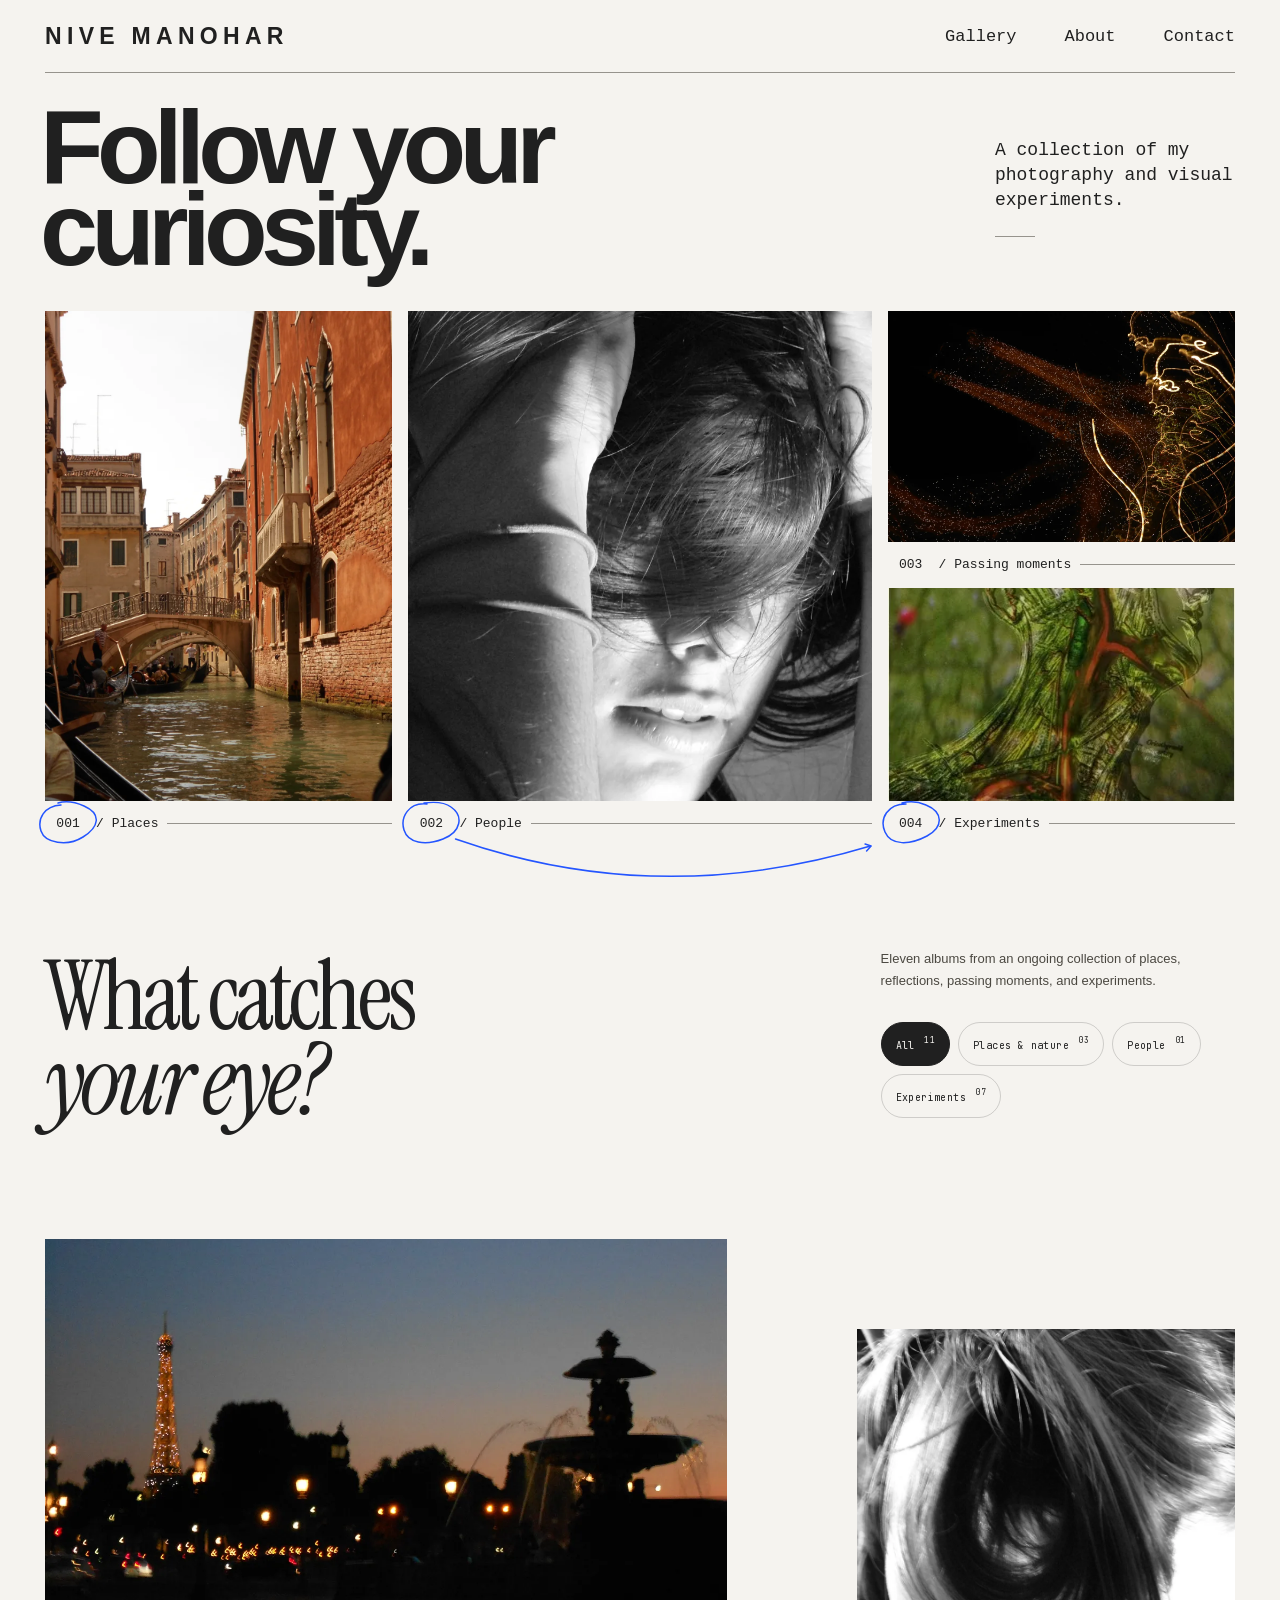
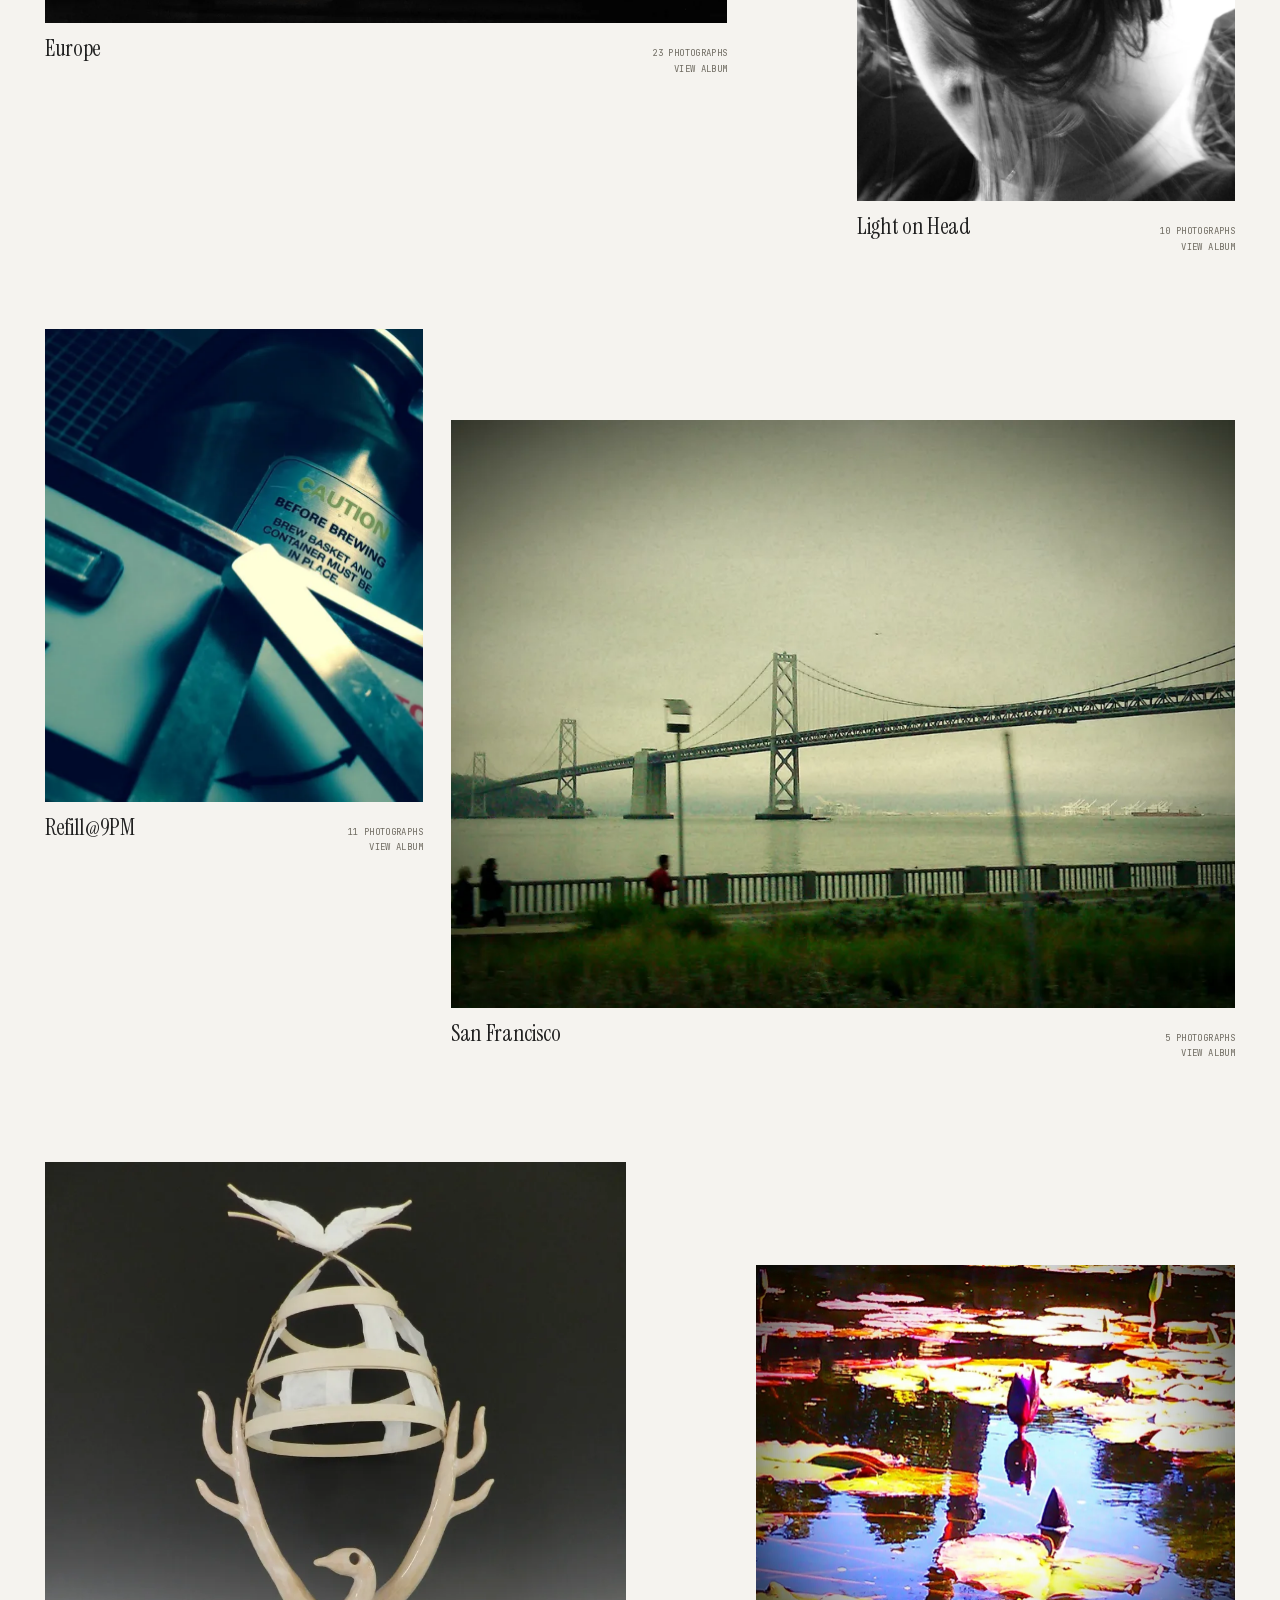
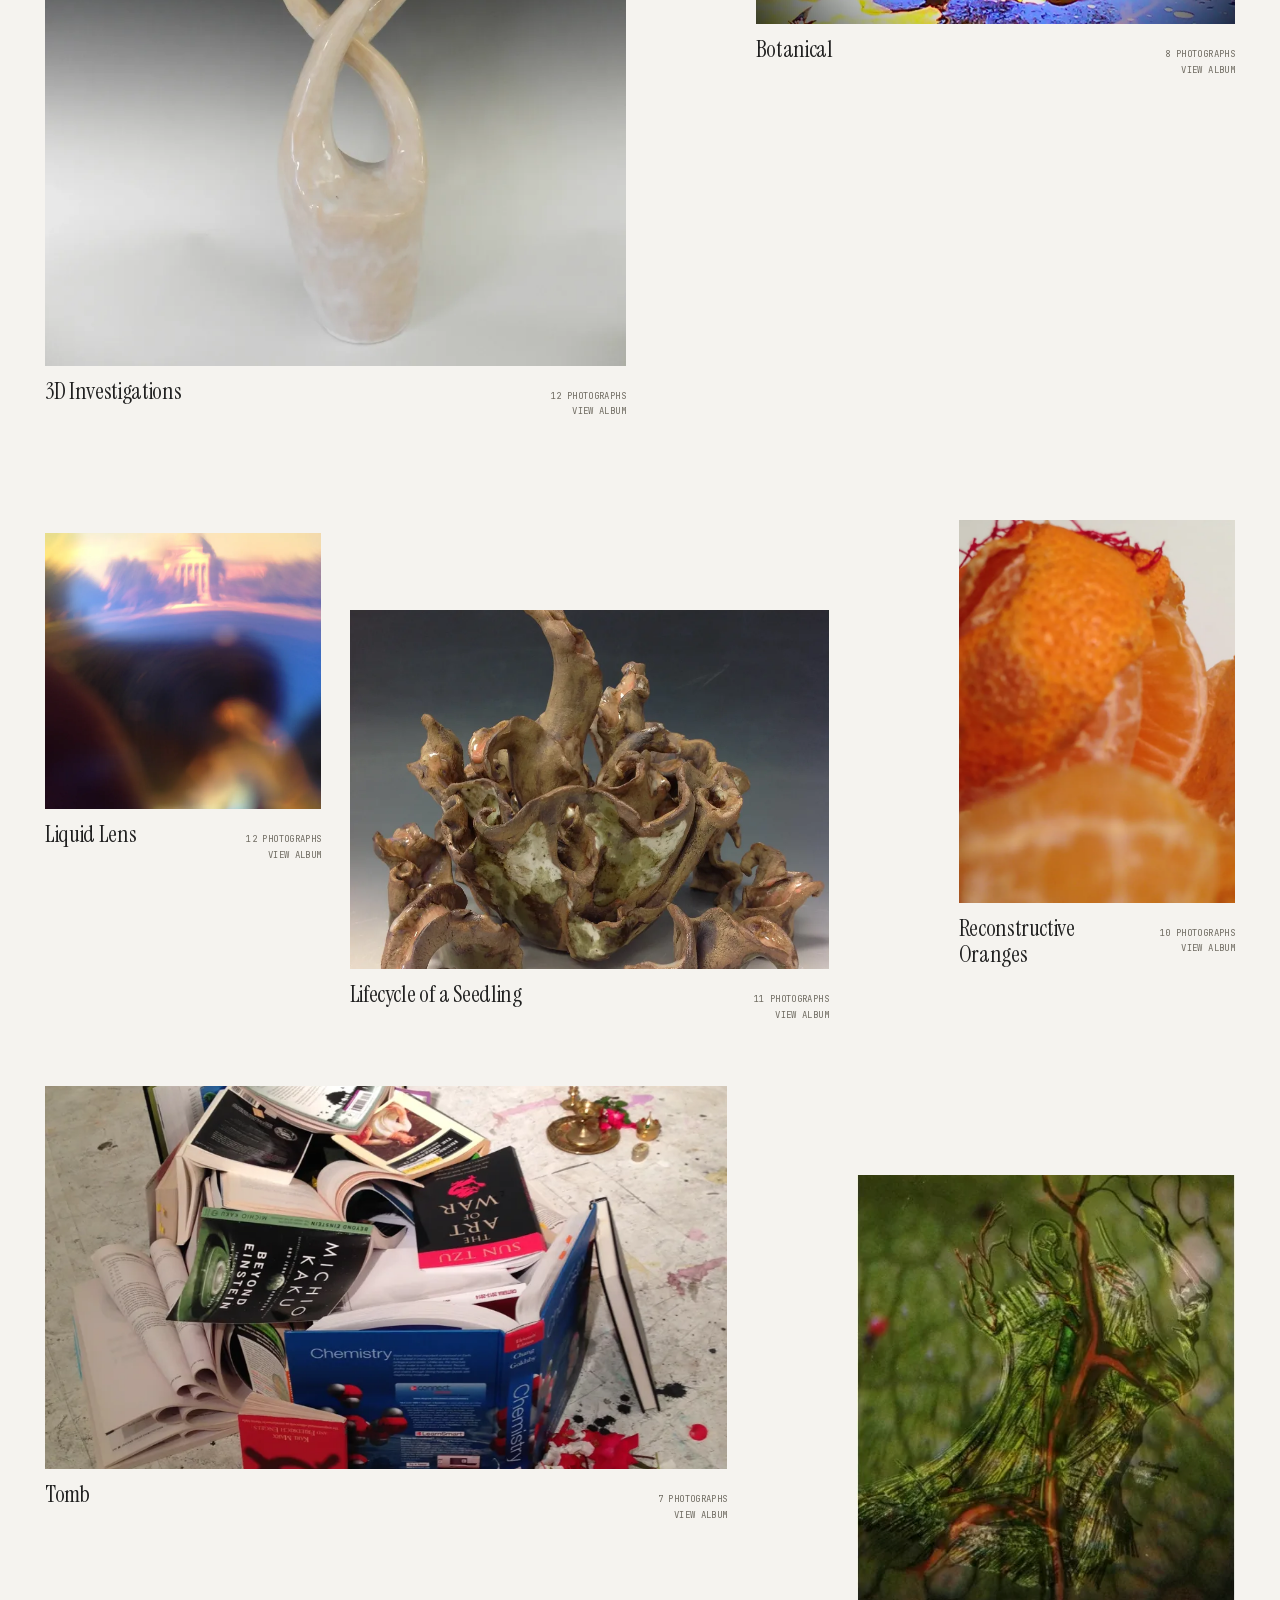
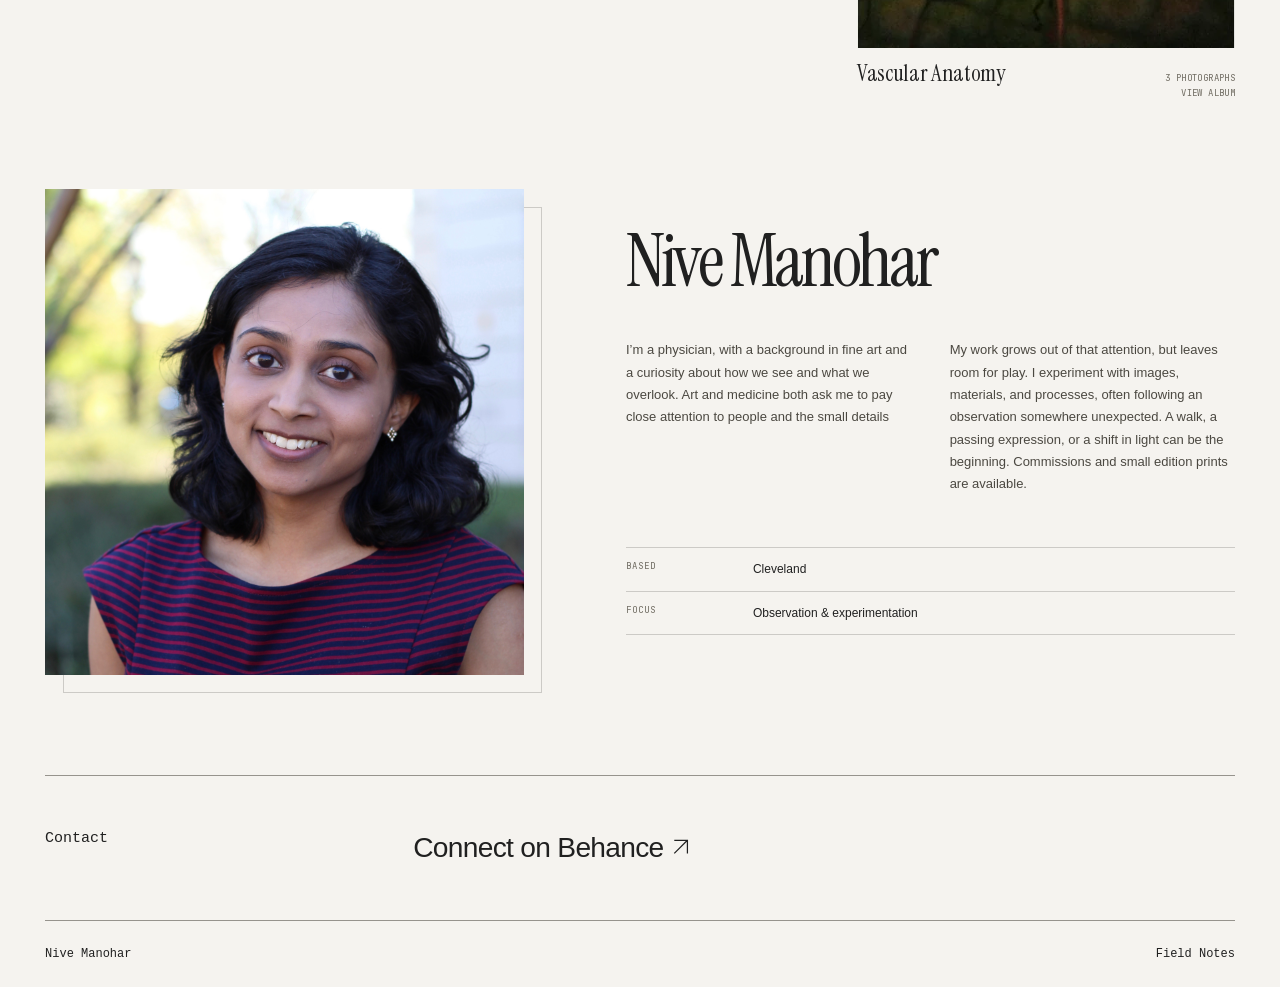
==== commit 8d2b72f8: "update about me" ====
--- a/index.html
+++ b/index.html
@@ -1023,11 +1023,11 @@
       <div class="about-copy">
         <h2 id="about-title" tabindex="-1">Nive Manohar</h2>
         <div class="about-text">
-          <p>I’m an art major and a physician. Both art and medicine ask me to look closely: to notice patterns, attend to small details, and consider what lies beneath the surface. My art is a place to explore those connections, from the structures of the body to the textures of everyday life.</p>
-          <p>I love to experiment with materials, images, and ways of seeing. Making art gives me room to follow an unexpected result and let a question take shape before trying to answer it. At the intersection of art and medicine, I find a shared fascination with form, complexity, and what it means to be human.</p>
+          <p>I’m a physician, with a background in fine art and a curiosity about how we see and what we overlook. Art and medicine both ask me to pay close attention to people and the small details</p>
+          <p>My work grows out of that attention, but leaves room for play. I experiment with images, materials, and processes, often following an observation somewhere unexpected. A walk, a passing expression, or a shift in light can be the beginning. Commissions and small edition prints are available.</p>
         </div>
         <dl class="about-facts">
-          <div><dt>Background</dt><dd>Art &amp; medicine</dd></div>
+          <div><dt>Based</dt><dd>Cleveland</dd></div>
           <div><dt>Focus</dt><dd>Observation &amp; experimentation</dd></div>
         </dl>
       </div>
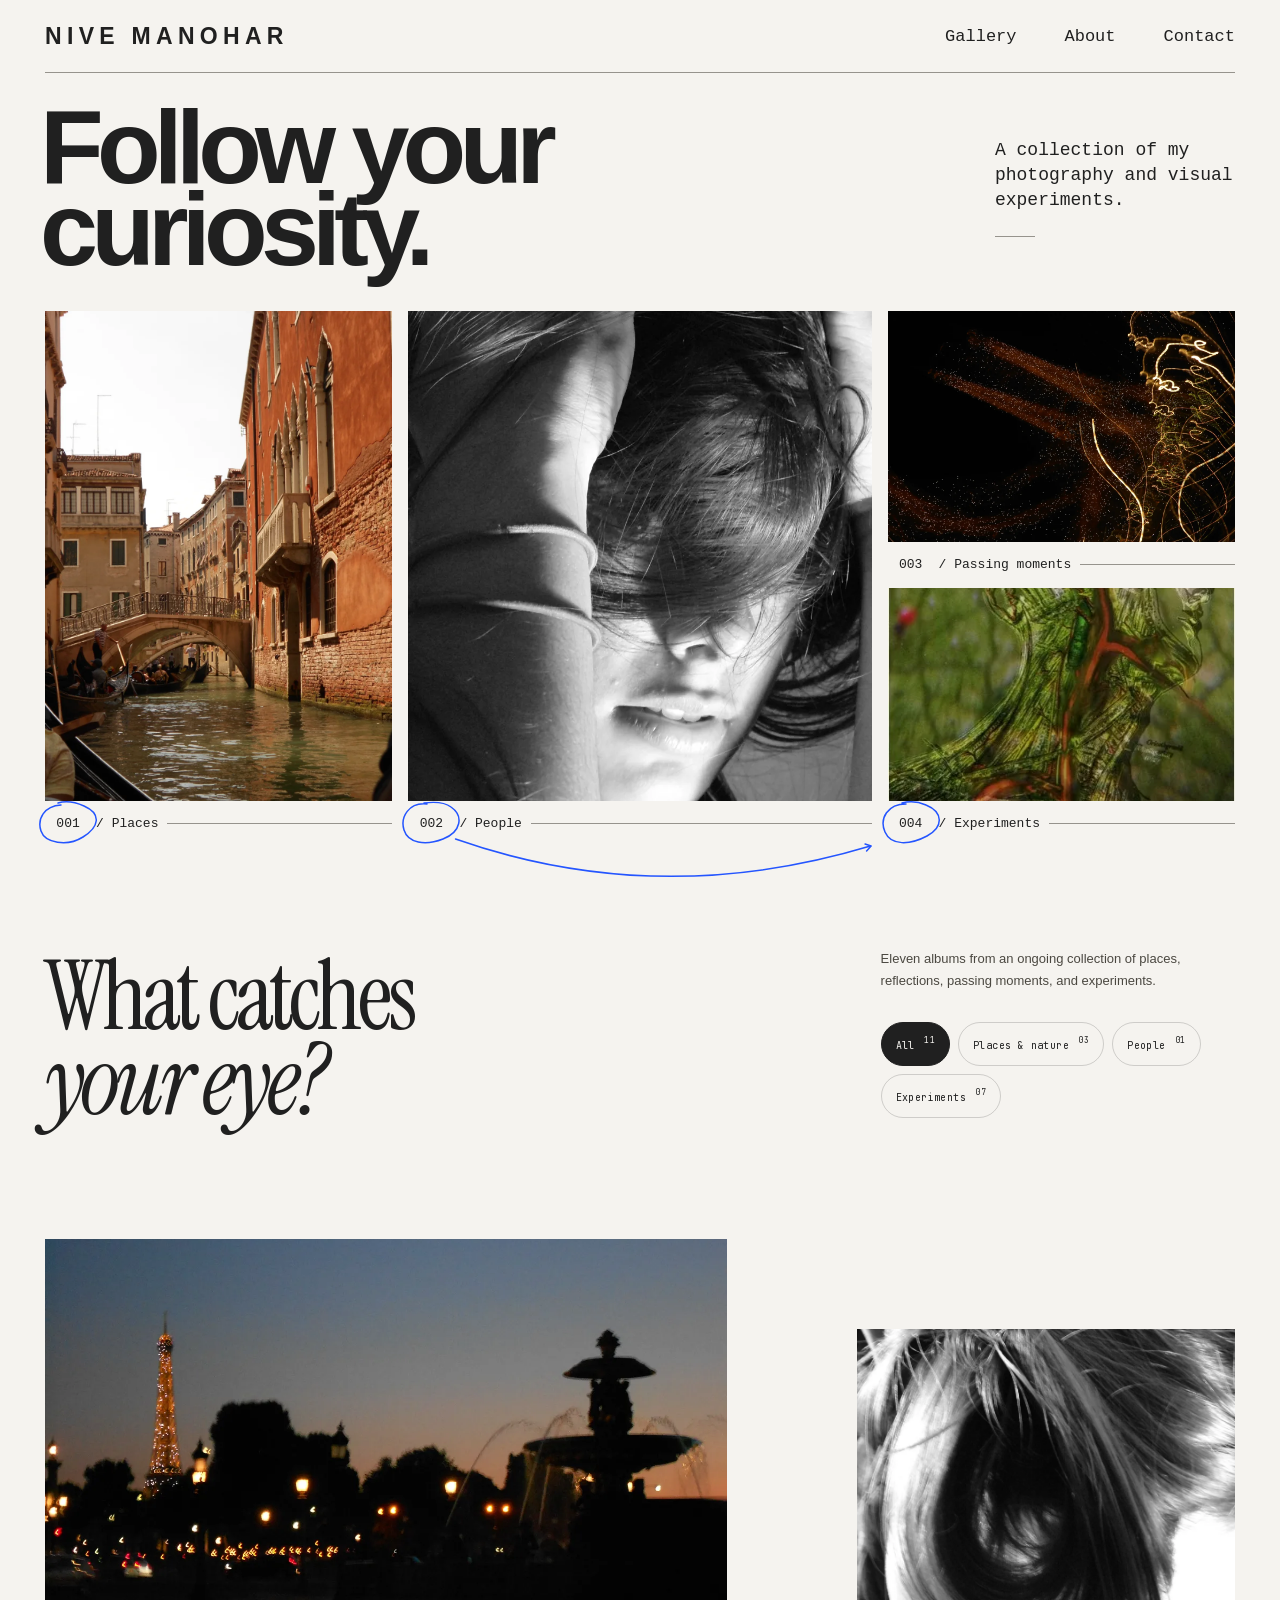
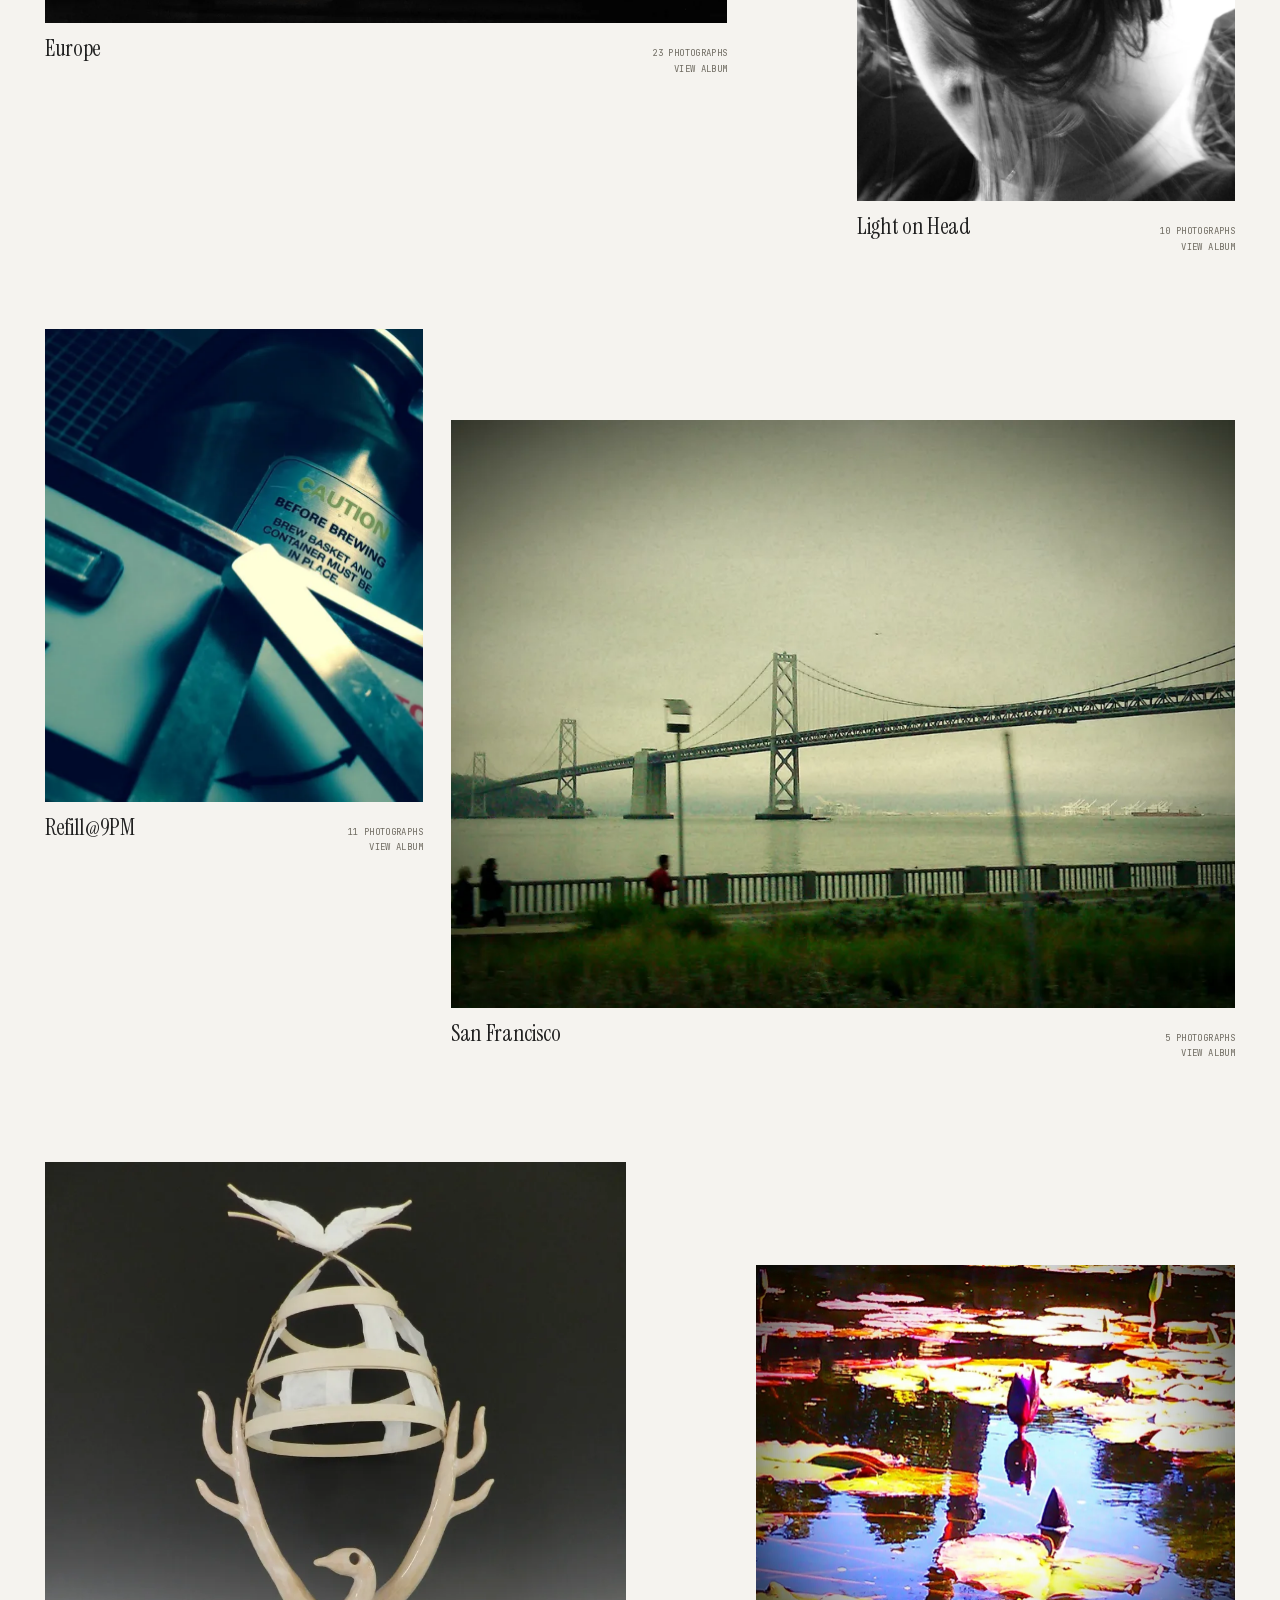
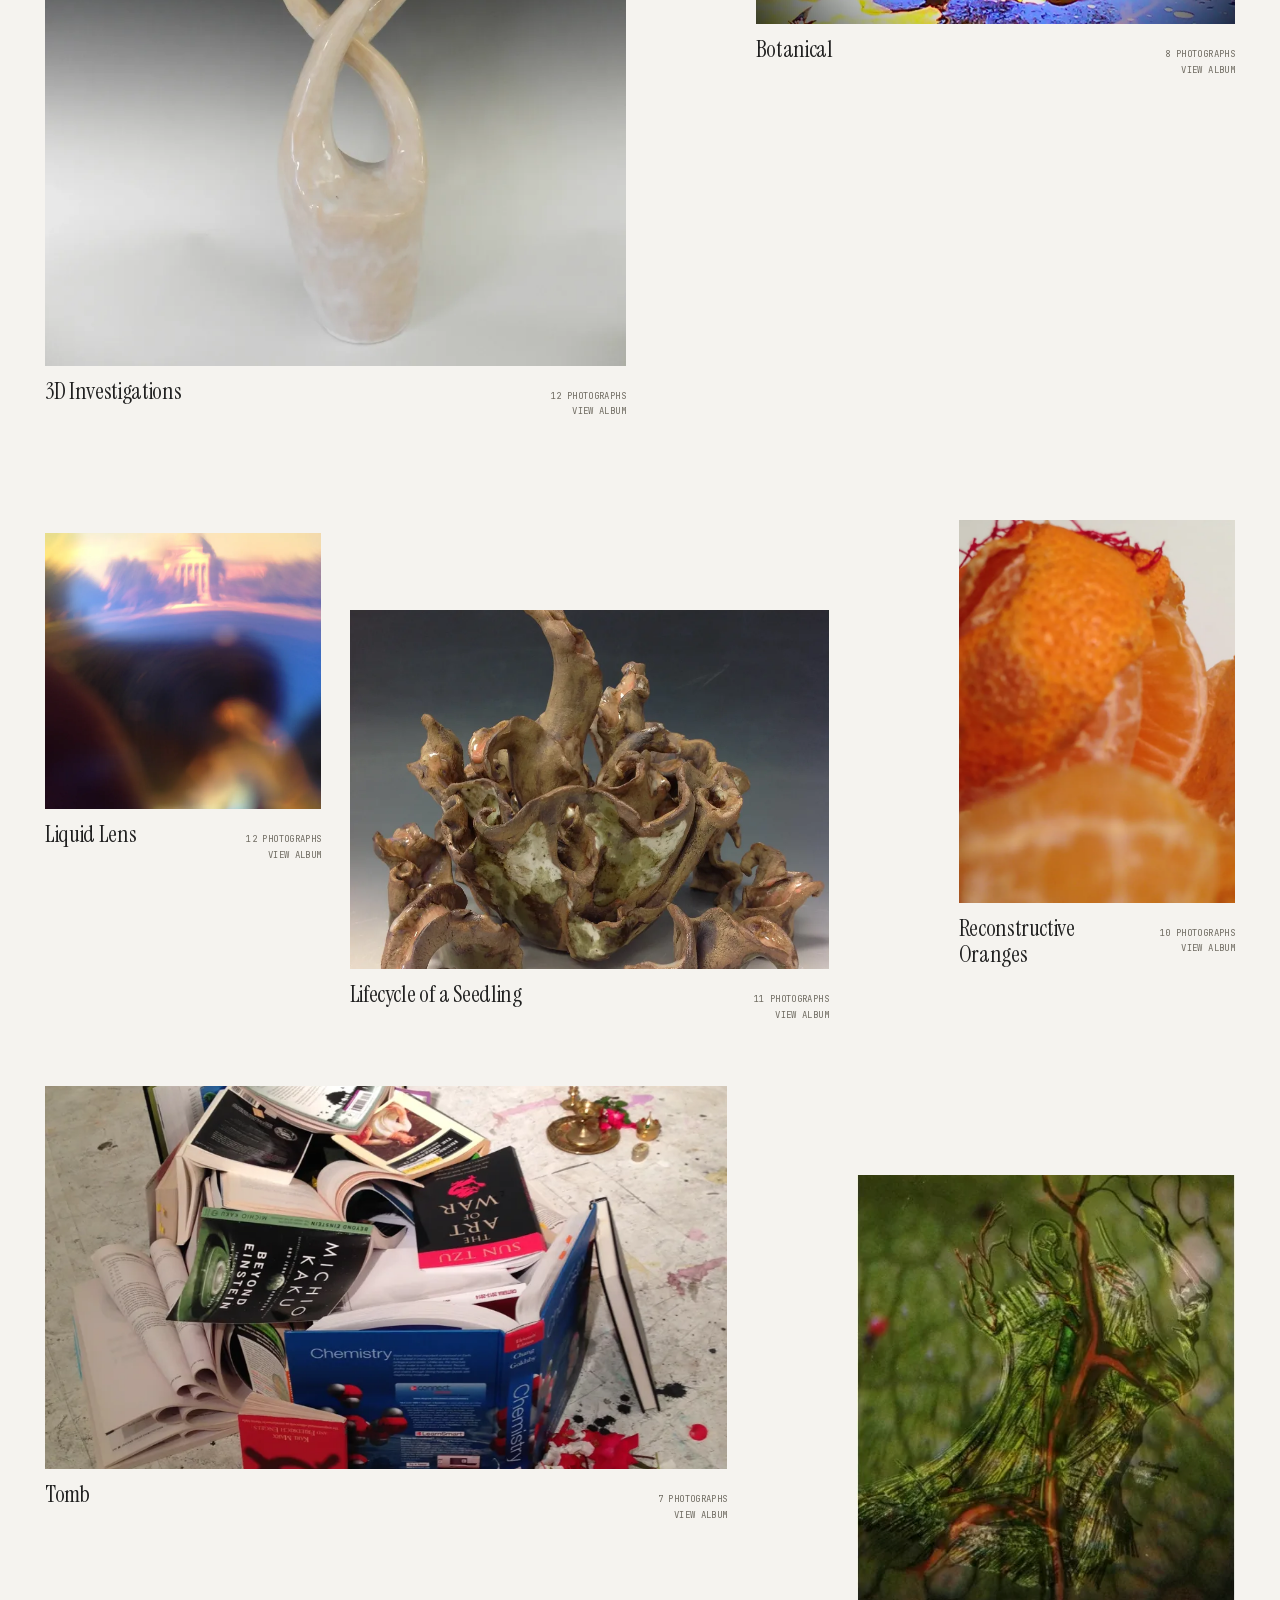
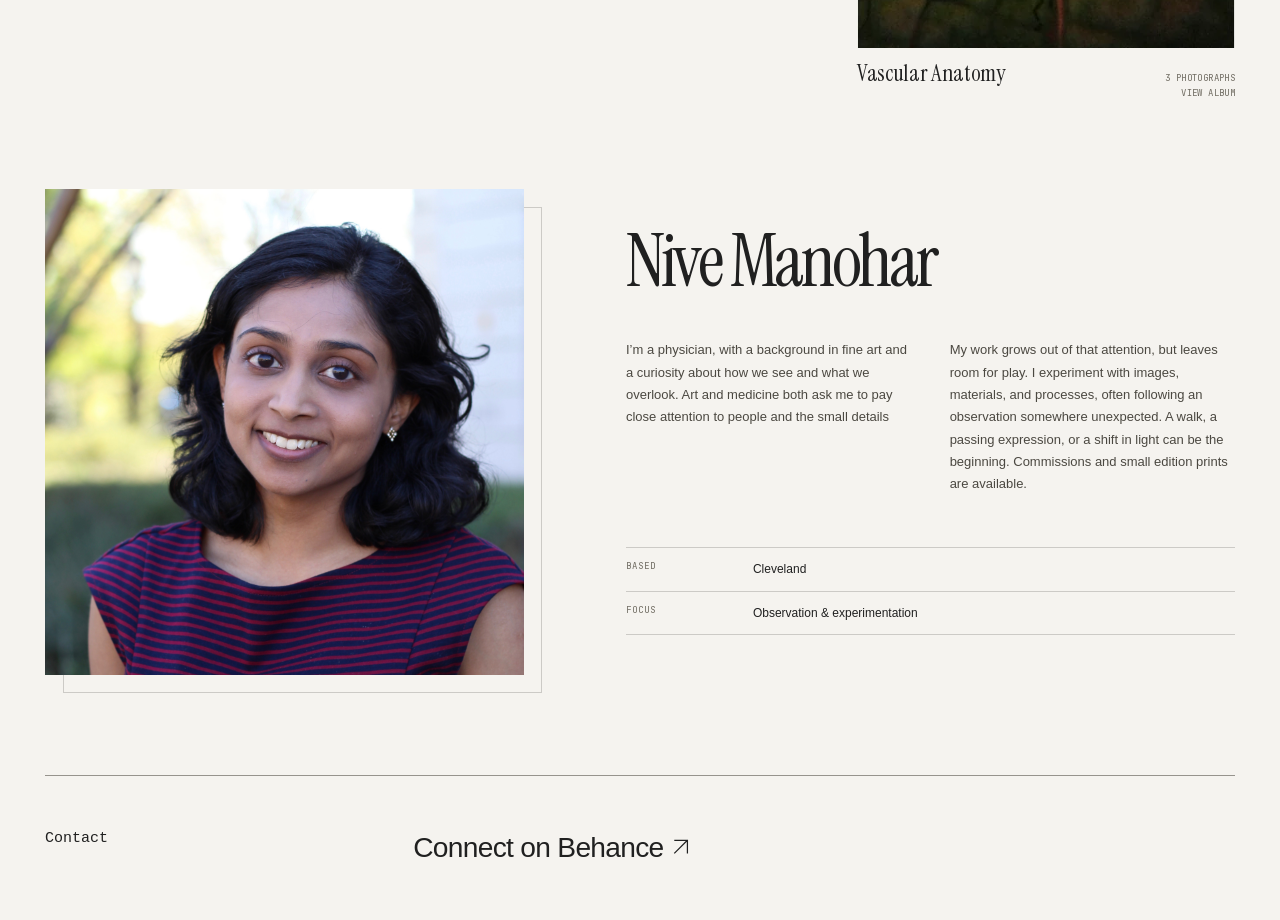
==== commit 7cad938e: "Remove site footer" ====
--- a/index.html
+++ b/index.html
@@ -1037,7 +1037,6 @@
         <p><a class="contact-link" href="https://www.behance.net/nivemanohar">Connect on Behance <svg viewBox="0 0 24 24" aria-hidden="true" focusable="false"><path d="M4 20 20 4M4 4h16v16"/></svg></a></p>
       </section>
     </main>
-    <footer><span>Nive Manohar</span><span>Field Notes</span></footer>
   </div>
 
   <dialog class="lightbox" aria-labelledby="lightbox-title">
--- a/styles.css
+++ b/styles.css
@@ -74,7 +74,6 @@
 .text-section .artist-name { margin-bottom: 16px; font: 15px/1.5 var(--mono); letter-spacing: 0; }
 .contact-link { display: inline-block; padding-block: 5px; }
 .contact-link svg { width: .7em; height: .7em; fill: none; stroke: currentColor; stroke-width: 1.5; }
-footer { display: flex; justify-content: space-between; gap: 20px; border-top: 1px solid var(--rule); padding: 24px 0; font: 12px/1.5 var(--mono); }
 .lightbox { position: fixed; inset: 0; width: min(1400px, 96vw); max-width: none; height: 94vh; height: 94dvh; max-height: none; margin: auto; padding: 24px; border: 1px solid #696761; background: #202020; color: var(--paper); }
 .lightbox:not([open]) { display: none; }
 .lightbox::backdrop { background: rgb(20 20 20 / 94%); }
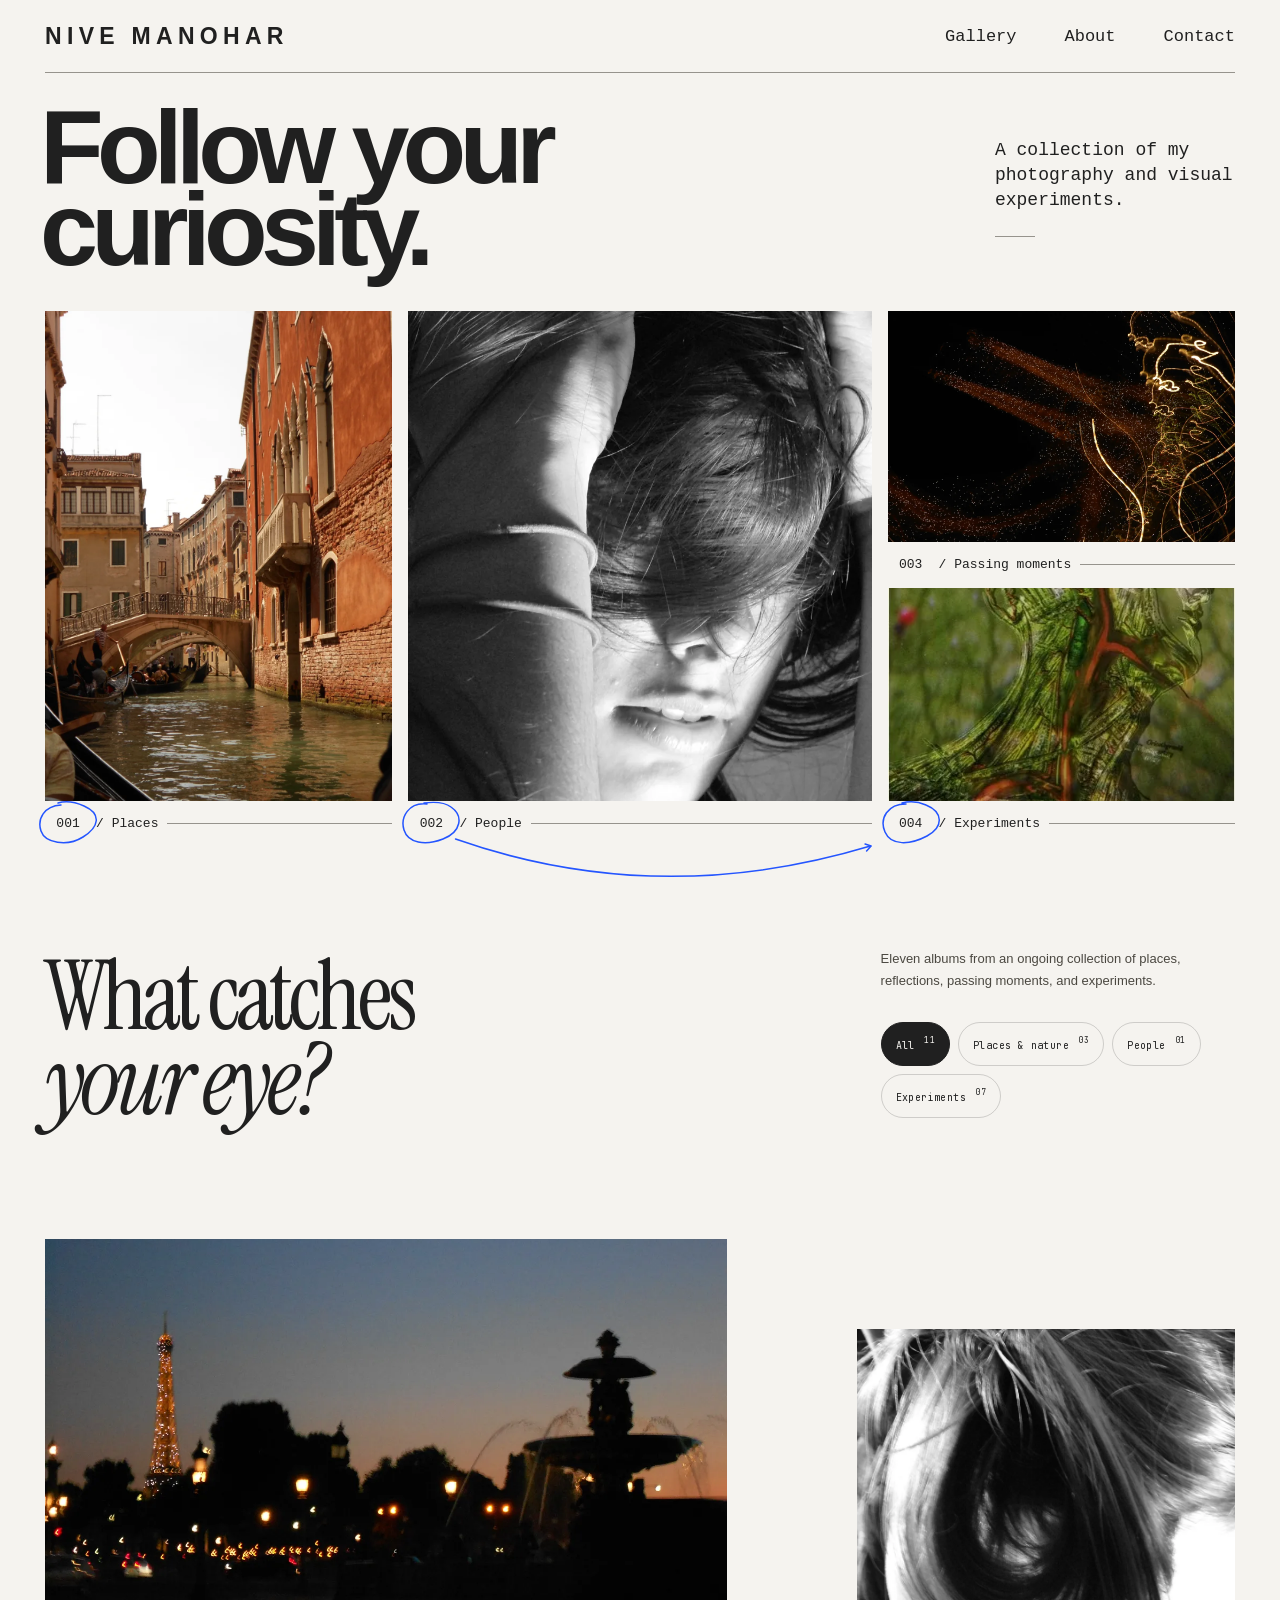
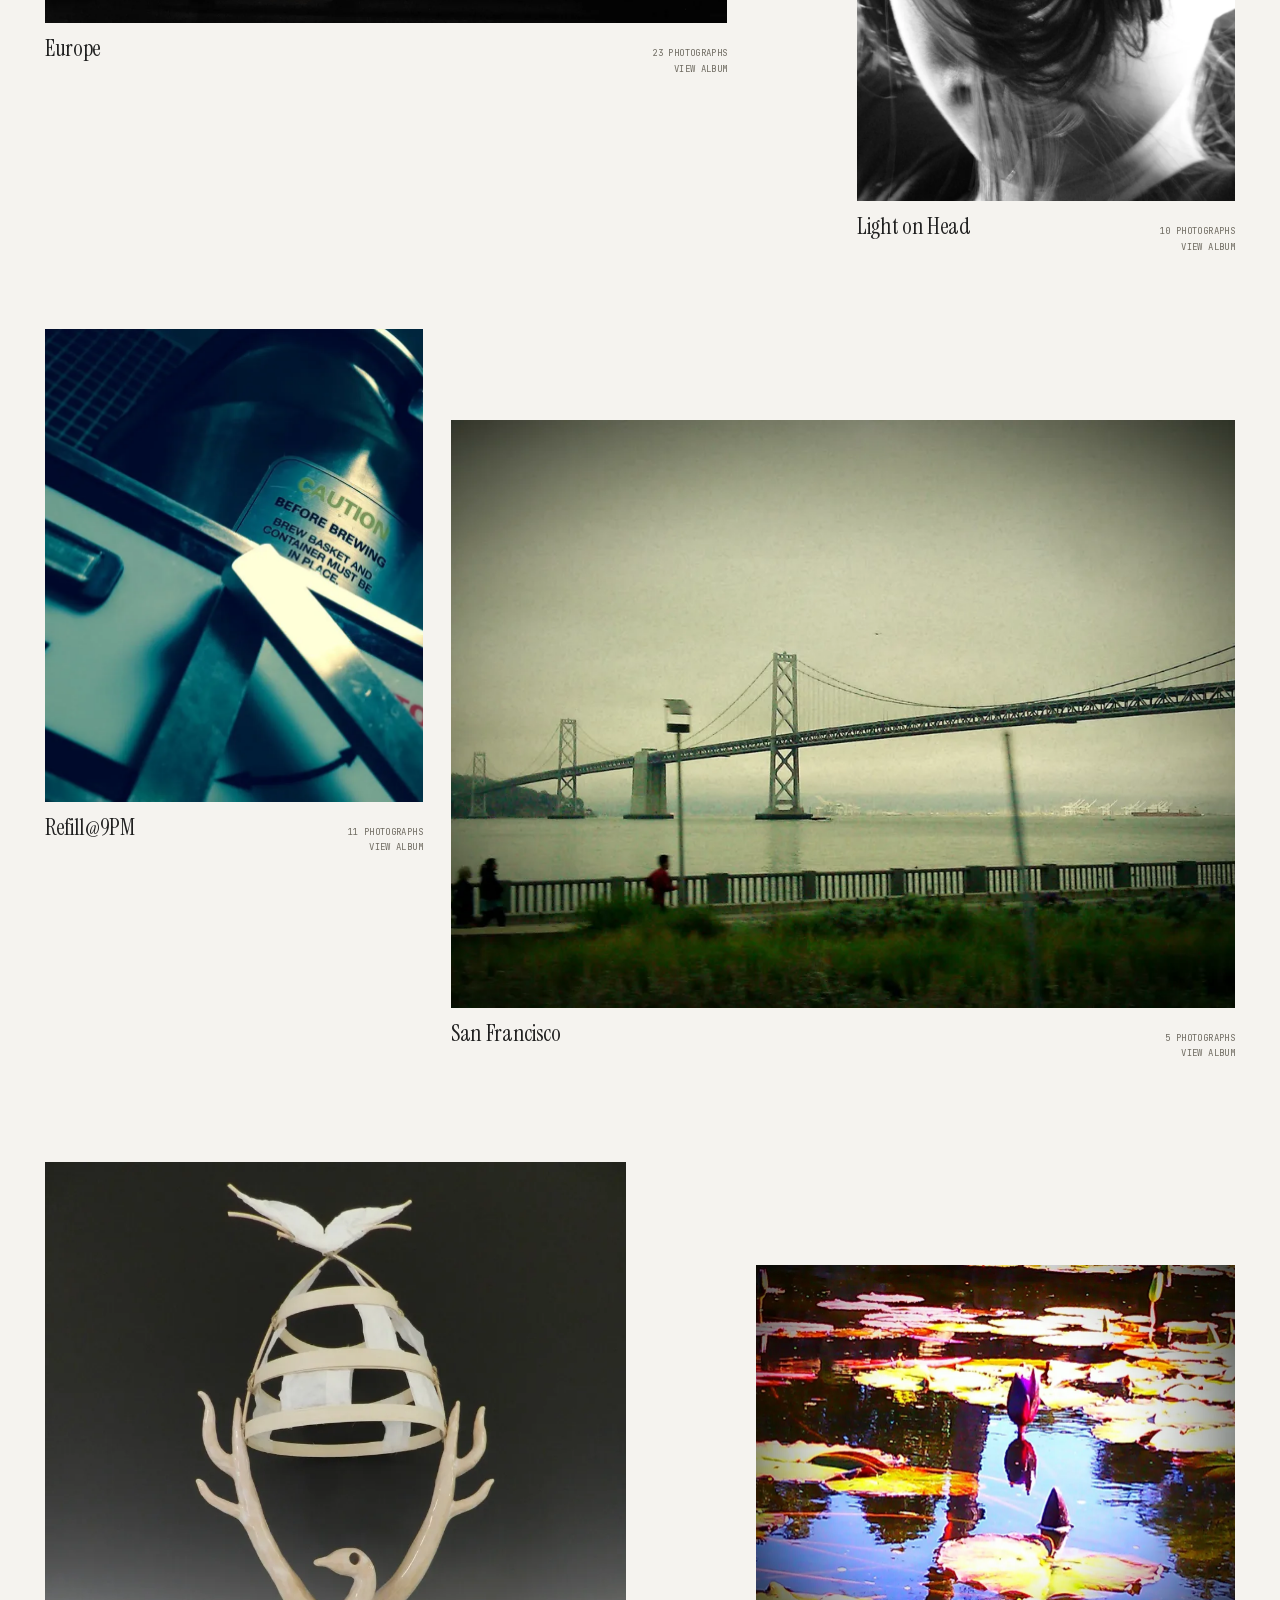
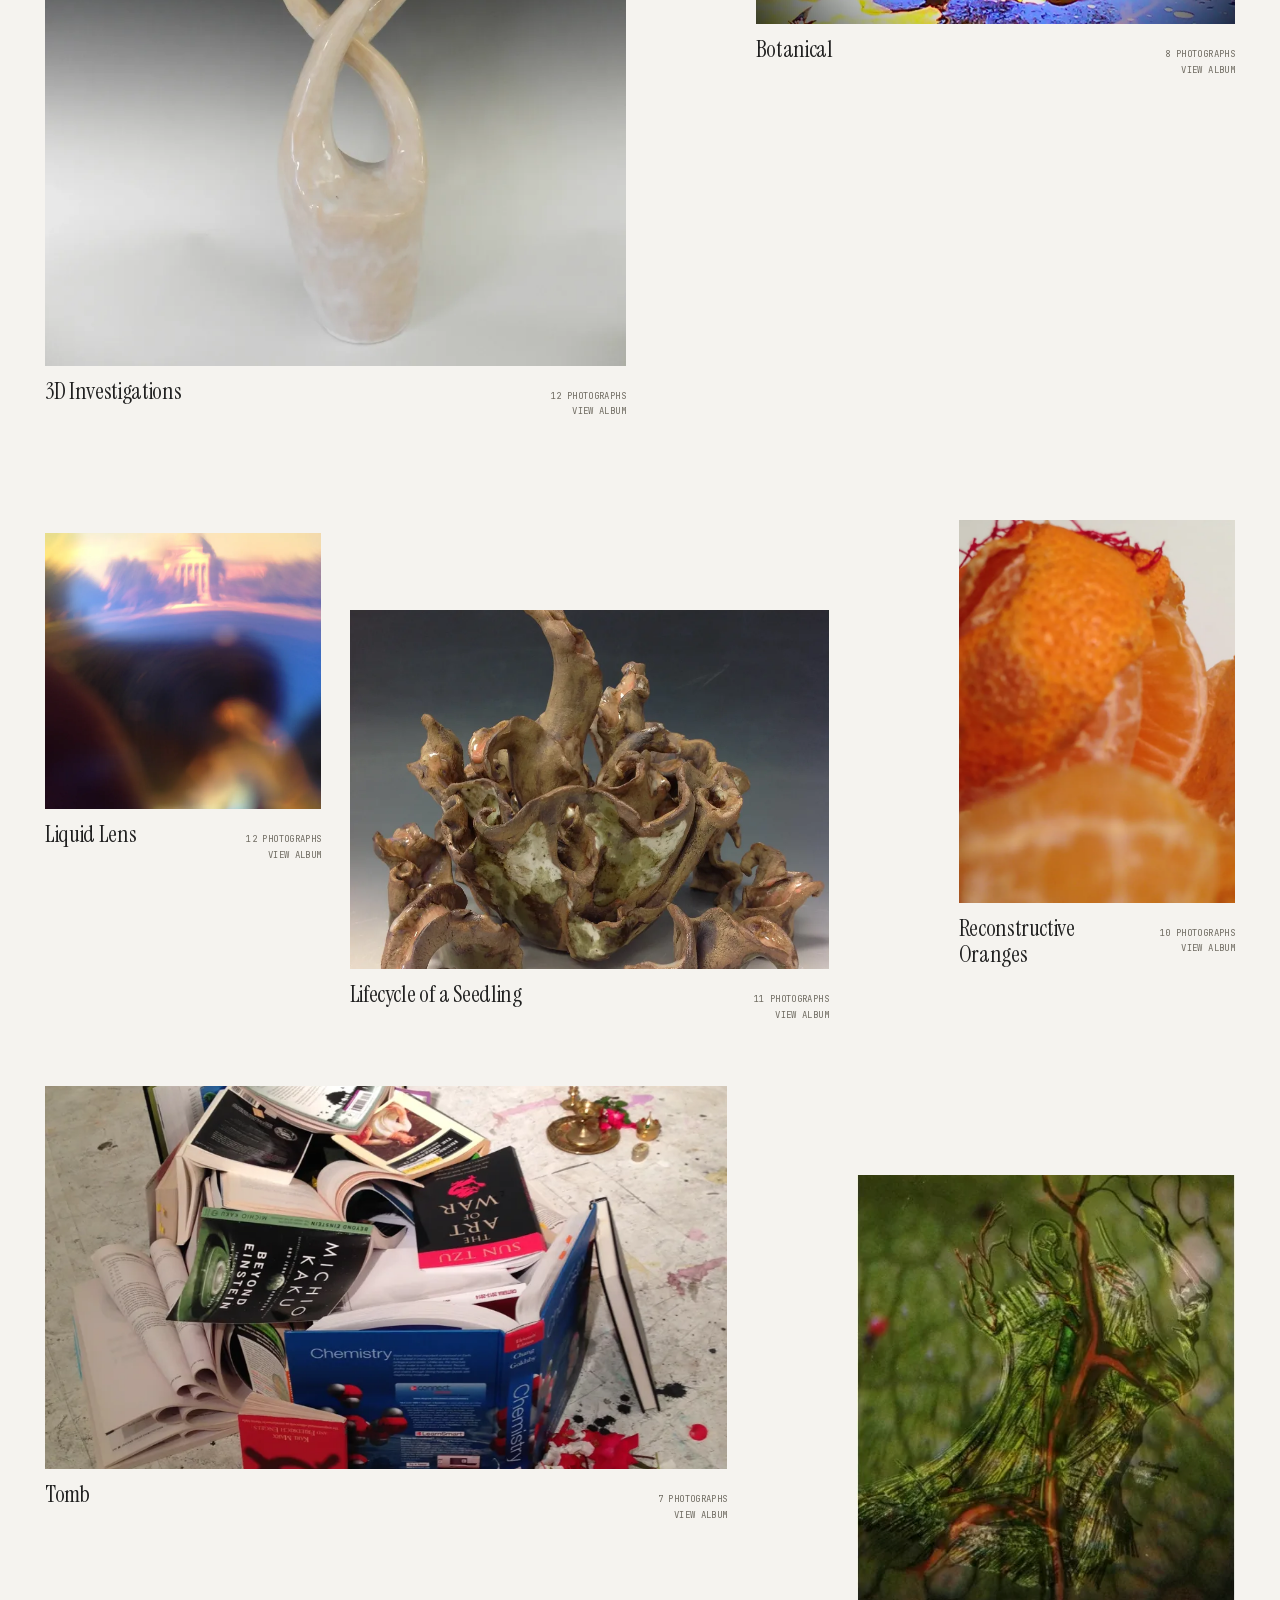
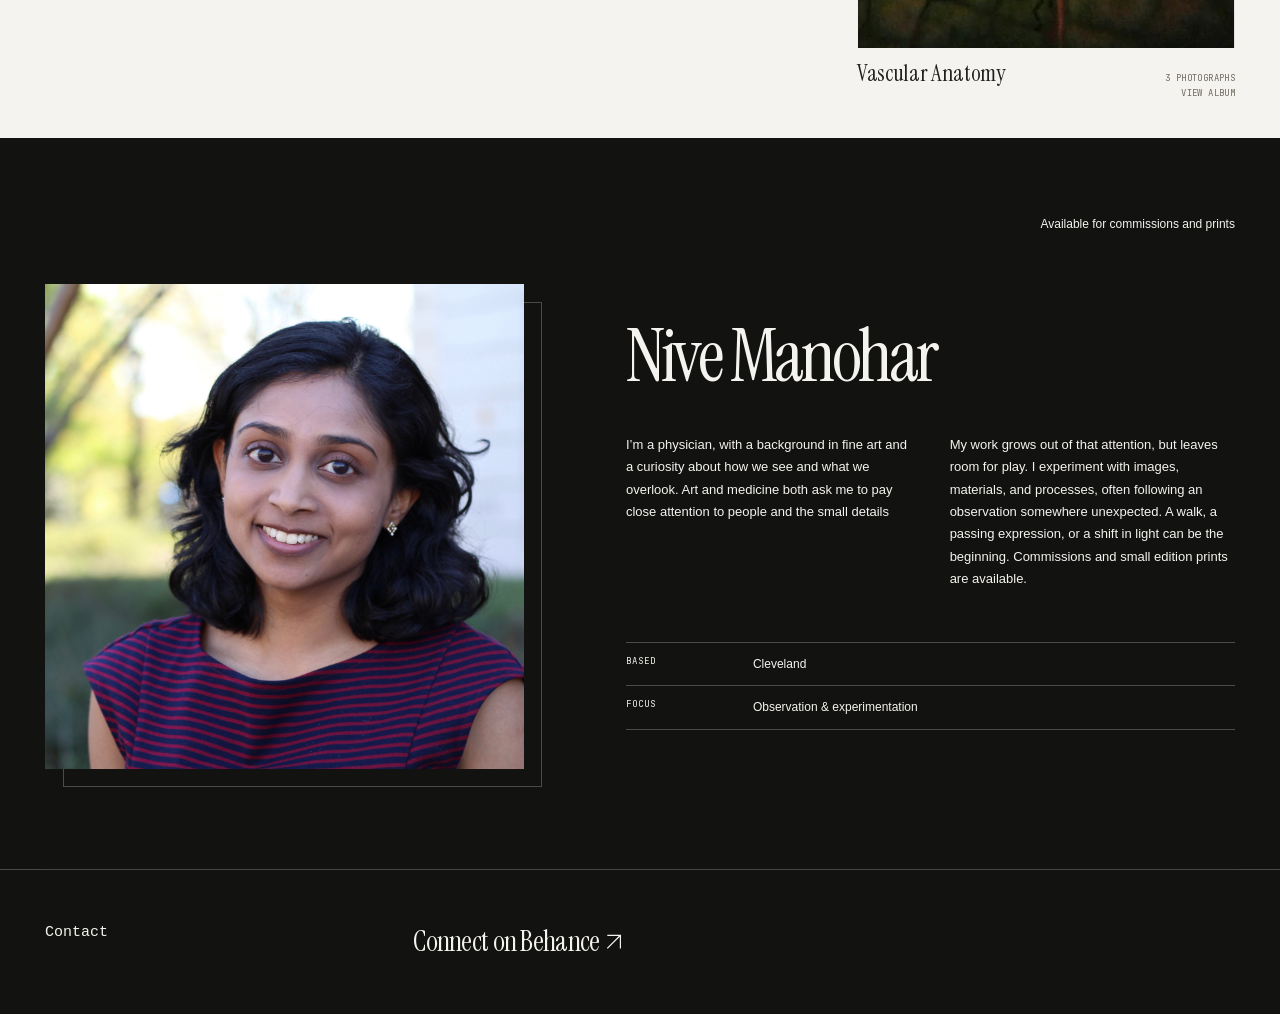
==== commit c28514a0: "Style About as a dark closing section with availability note" ====
--- a/index.html
+++ b/index.html
@@ -1017,6 +1017,7 @@
       </section>
 
     <section class="about" id="about" aria-labelledby="about-title">
+      <p class="about-availability">Available for commissions and prints</p>
       <figure class="about-media" id="about-image" tabindex="-1">
         <img src="assets/Headshot/MedSchoolHeadshot.jpeg" alt="Nive Manohar smiling outdoors." loading="lazy" decoding="async" width="2875" height="2916">
       </figure>
--- a/styles.css
+++ b/styles.css
@@ -356,3 +356,32 @@
 /* Cover artwork at the page edges as it passes behind the sticky masthead. */
 .masthead::before { content: ""; position: absolute; inset: 0; z-index: -1; background: var(--paper); box-shadow: 0 0 0 100vmax var(--paper); clip-path: inset(0 -100vmax); pointer-events: none; }
 #albums-title, #about-image { scroll-margin-top: 8px; }
+
+/* Dark closing section, using the supplied reference's ink and serif face. */
+.about, #contact {
+  background: #121210;
+  color: var(--paper);
+  box-shadow: 0 0 0 100vmax #121210;
+  clip-path: inset(0 -100vmax);
+}
+.about {
+  --line: rgb(245 243 239 / 25%);
+  --muted: var(--paper);
+  column-gap: clamp(44px, 8vw, 128px);
+  row-gap: clamp(28px, 4vw, 50px);
+  padding-top: clamp(40px, 6vw, 80px);
+}
+.about-availability {
+  grid-column: 1 / -1;
+  justify-self: end;
+  max-width: 300px;
+  margin: 0;
+  color: var(--paper);
+  font: 400 12px/1.6 "Helvetica Neue", Arial, sans-serif;
+  text-align: right;
+}
+.about-text p, .about-facts dt { color: var(--paper); }
+.about-copy h2 { font-family: "Instrument Serif", "Times New Roman", serif; font-style: normal; }
+#contact { border-color: rgb(245 243 239 / 25%); }
+#contact .contact-link { font-family: "Instrument Serif", "Times New Roman", serif; font-weight: 400; }
+.about :focus-visible, #contact :focus-visible { outline-color: var(--paper); }
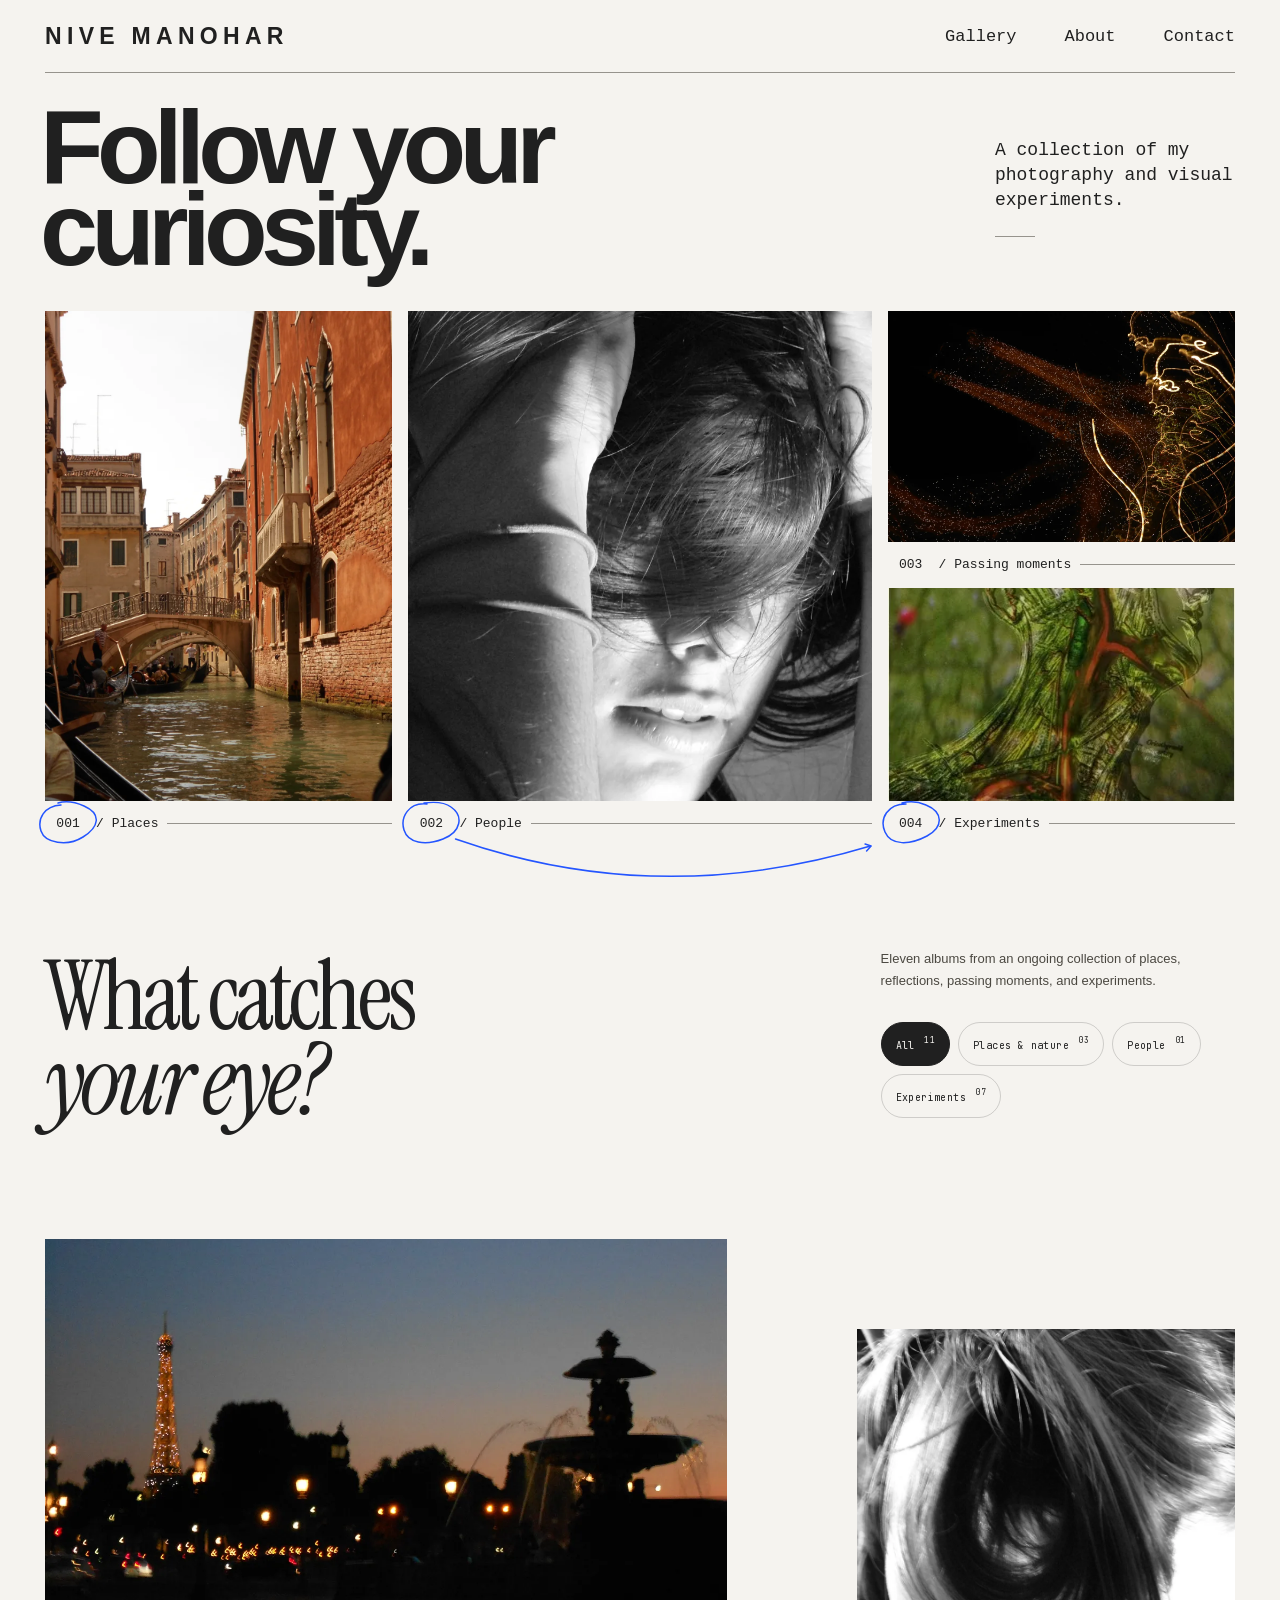
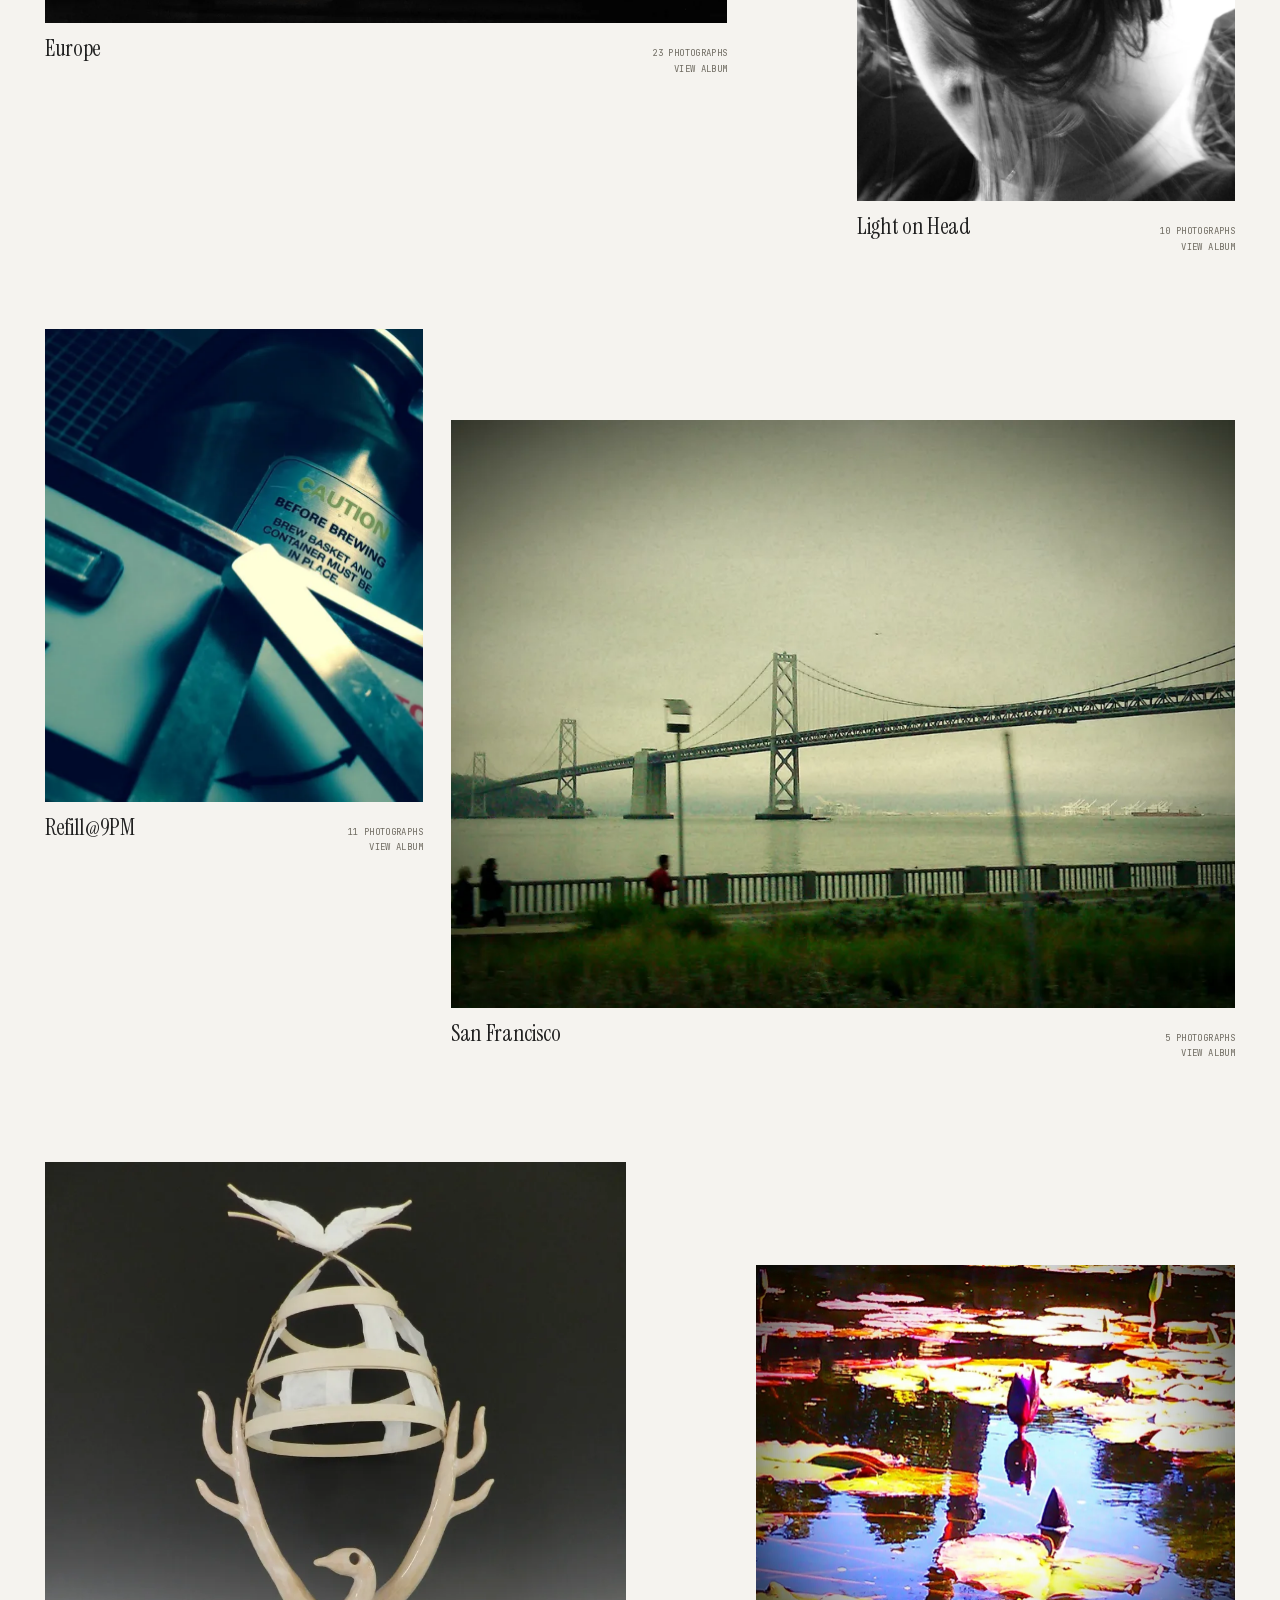
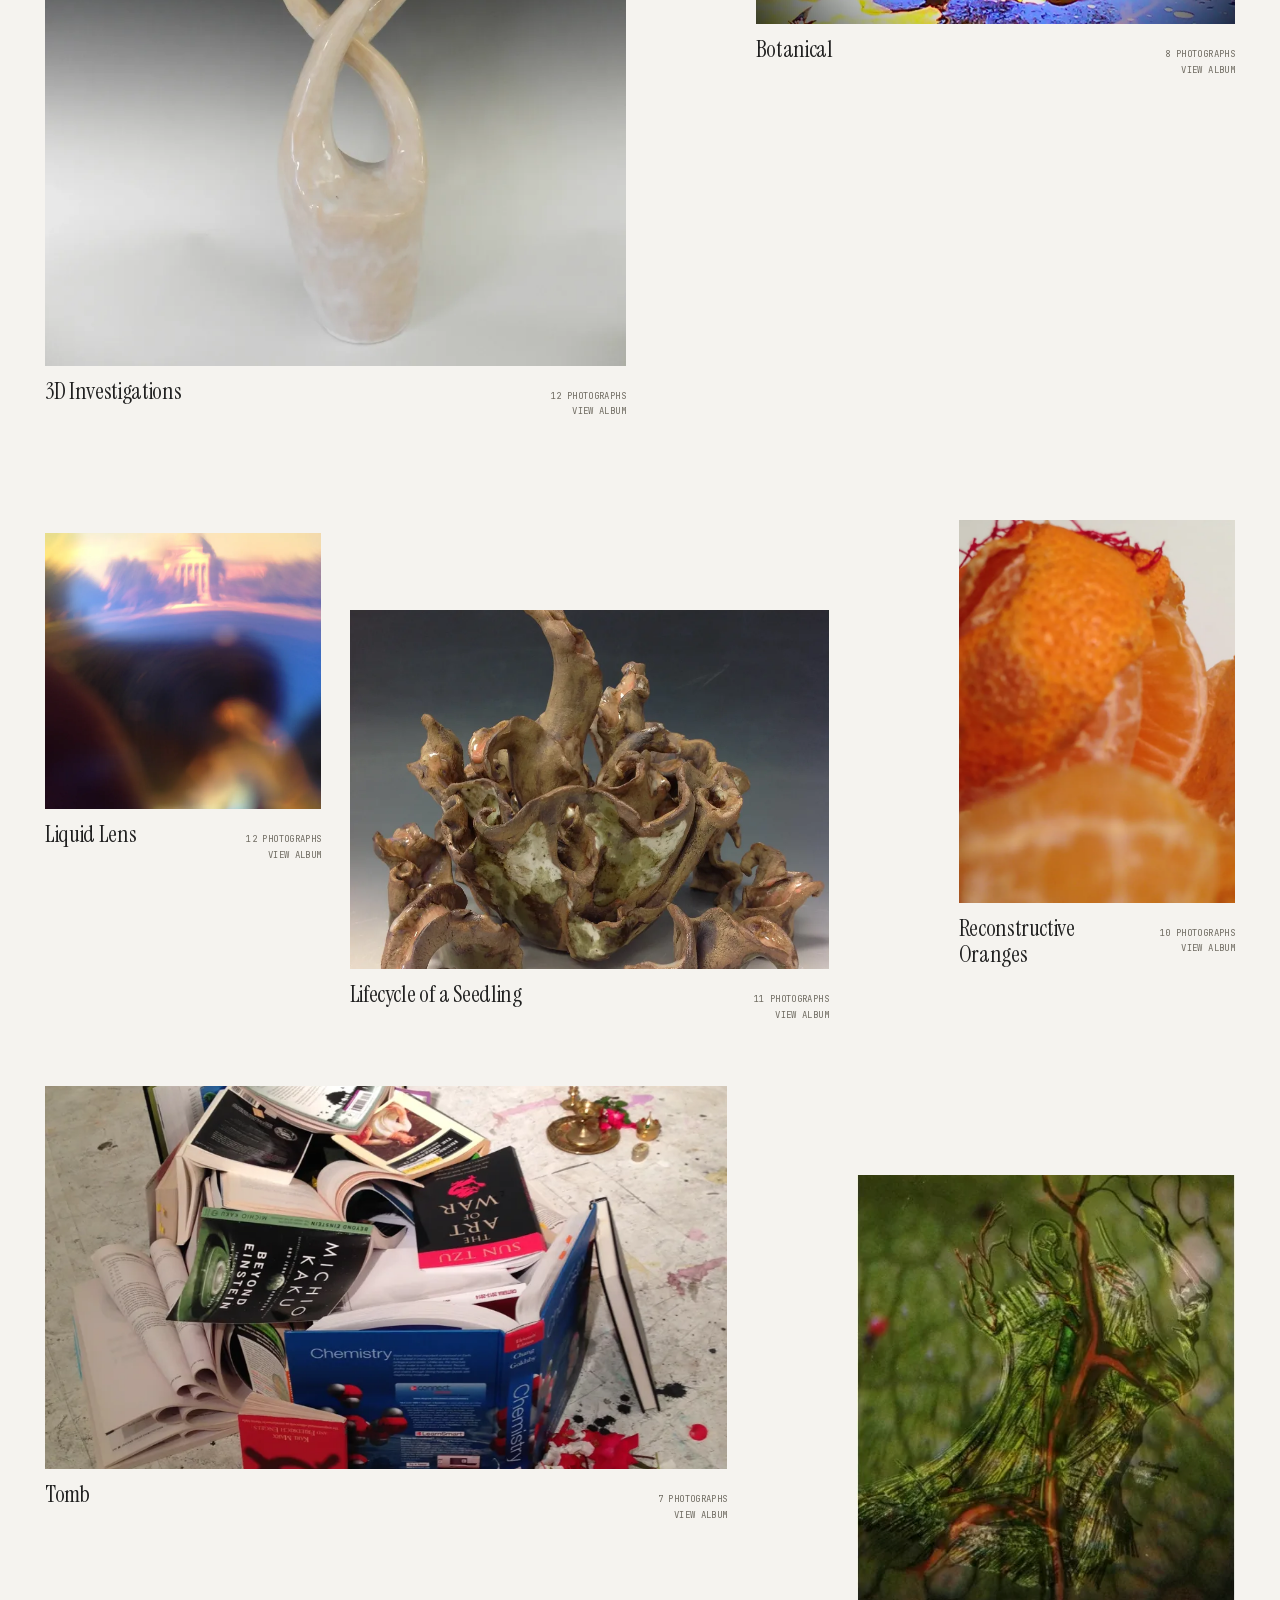
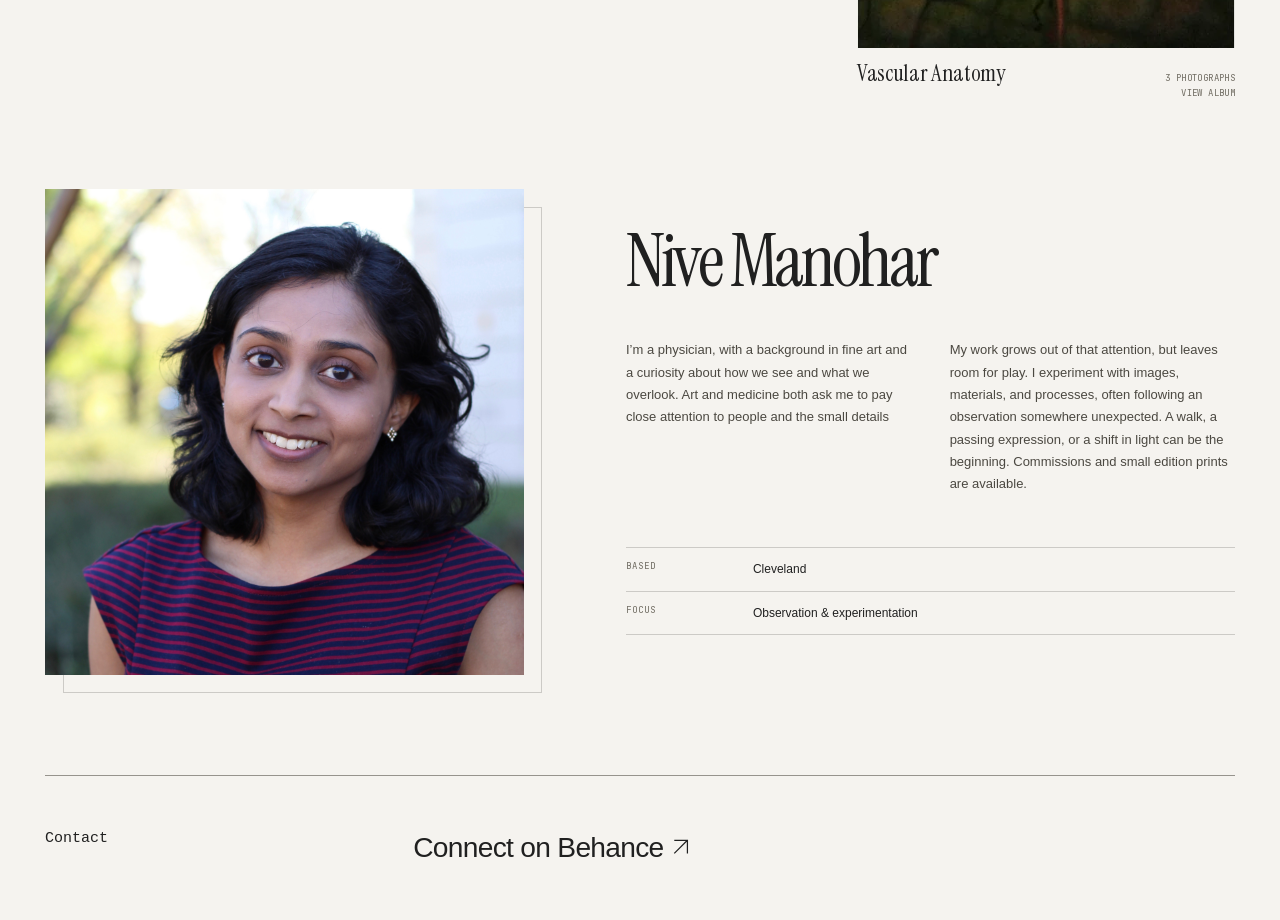
==== commit 7e47079e: "Revert "Style About as a dark closing section with availability note" This reverts commit c28514a04c" ====
--- a/index.html
+++ b/index.html
@@ -1017,7 +1017,6 @@
       </section>
 
     <section class="about" id="about" aria-labelledby="about-title">
-      <p class="about-availability">Available for commissions and prints</p>
       <figure class="about-media" id="about-image" tabindex="-1">
         <img src="assets/Headshot/MedSchoolHeadshot.jpeg" alt="Nive Manohar smiling outdoors." loading="lazy" decoding="async" width="2875" height="2916">
       </figure>
--- a/styles.css
+++ b/styles.css
@@ -356,32 +356,3 @@
 /* Cover artwork at the page edges as it passes behind the sticky masthead. */
 .masthead::before { content: ""; position: absolute; inset: 0; z-index: -1; background: var(--paper); box-shadow: 0 0 0 100vmax var(--paper); clip-path: inset(0 -100vmax); pointer-events: none; }
 #albums-title, #about-image { scroll-margin-top: 8px; }
-
-/* Dark closing section, using the supplied reference's ink and serif face. */
-.about, #contact {
-  background: #121210;
-  color: var(--paper);
-  box-shadow: 0 0 0 100vmax #121210;
-  clip-path: inset(0 -100vmax);
-}
-.about {
-  --line: rgb(245 243 239 / 25%);
-  --muted: var(--paper);
-  column-gap: clamp(44px, 8vw, 128px);
-  row-gap: clamp(28px, 4vw, 50px);
-  padding-top: clamp(40px, 6vw, 80px);
-}
-.about-availability {
-  grid-column: 1 / -1;
-  justify-self: end;
-  max-width: 300px;
-  margin: 0;
-  color: var(--paper);
-  font: 400 12px/1.6 "Helvetica Neue", Arial, sans-serif;
-  text-align: right;
-}
-.about-text p, .about-facts dt { color: var(--paper); }
-.about-copy h2 { font-family: "Instrument Serif", "Times New Roman", serif; font-style: normal; }
-#contact { border-color: rgb(245 243 239 / 25%); }
-#contact .contact-link { font-family: "Instrument Serif", "Times New Roman", serif; font-weight: 400; }
-.about :focus-visible, #contact :focus-visible { outline-color: var(--paper); }
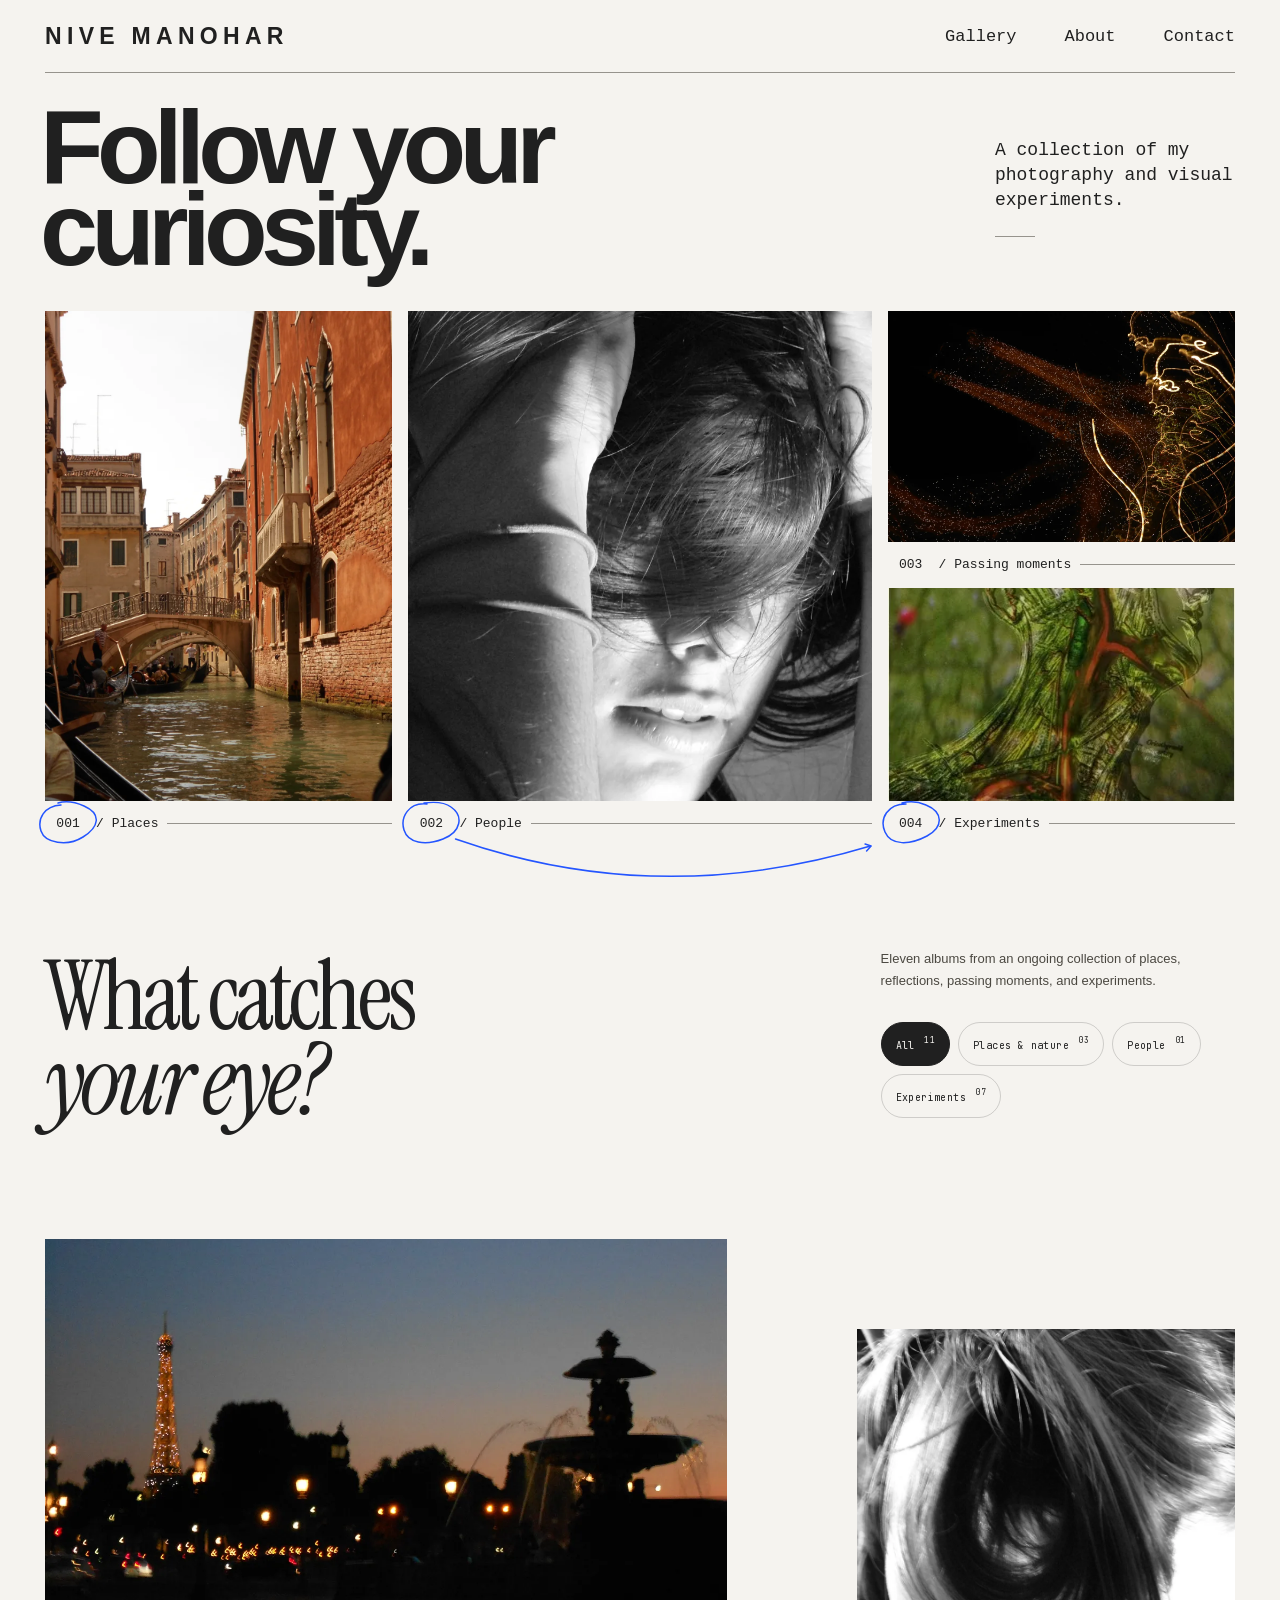
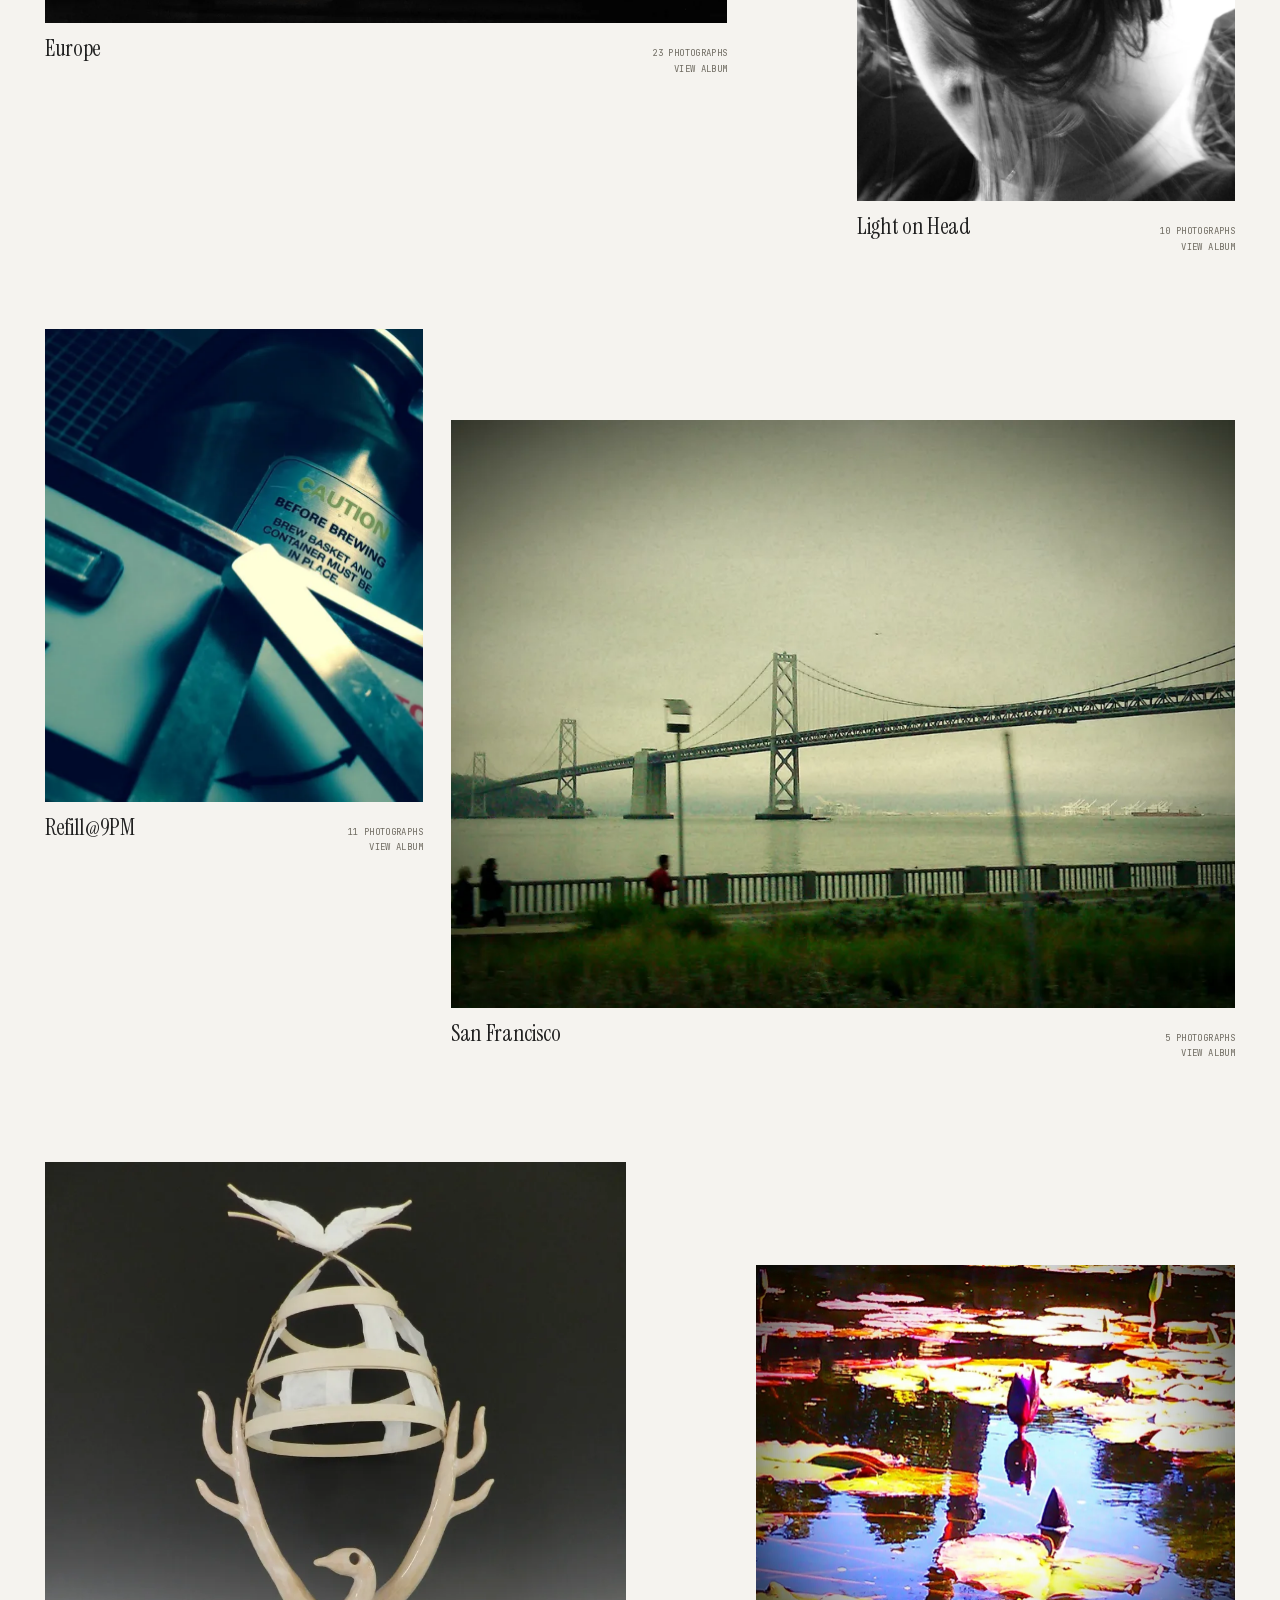
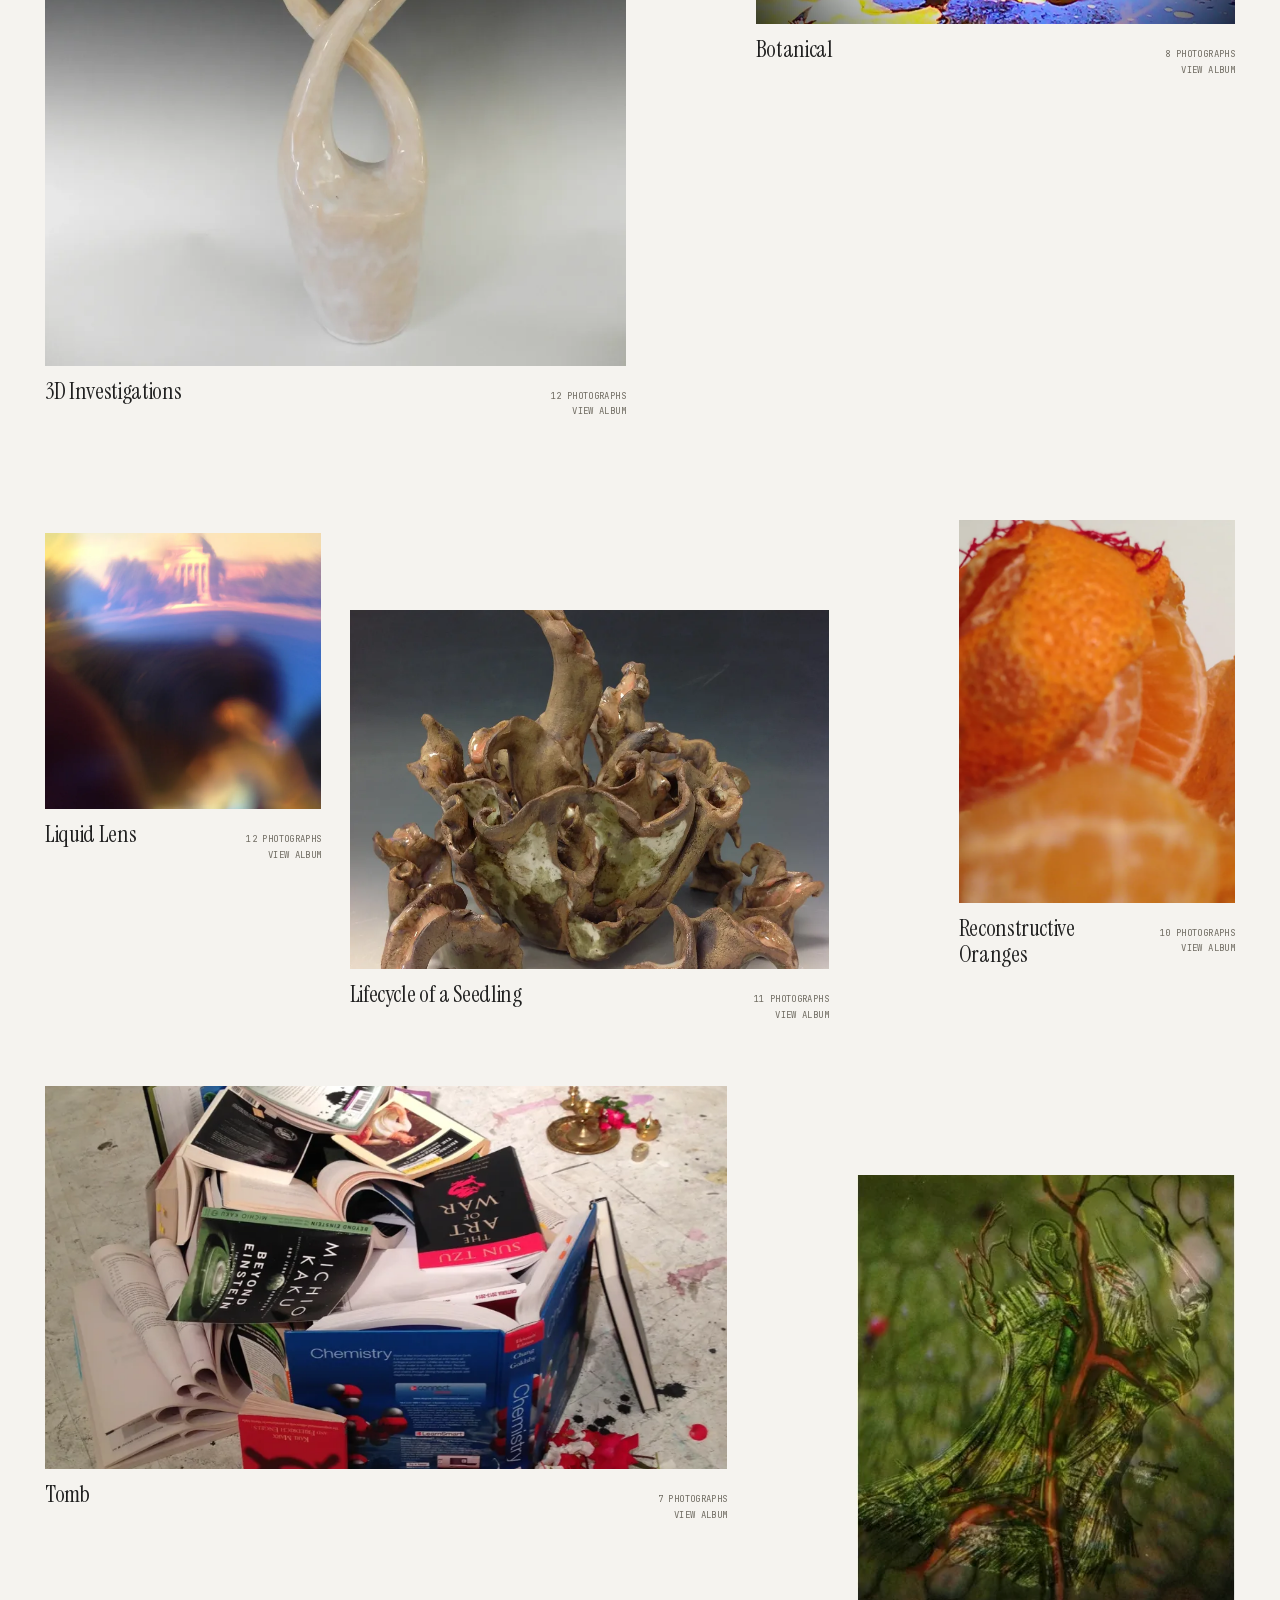
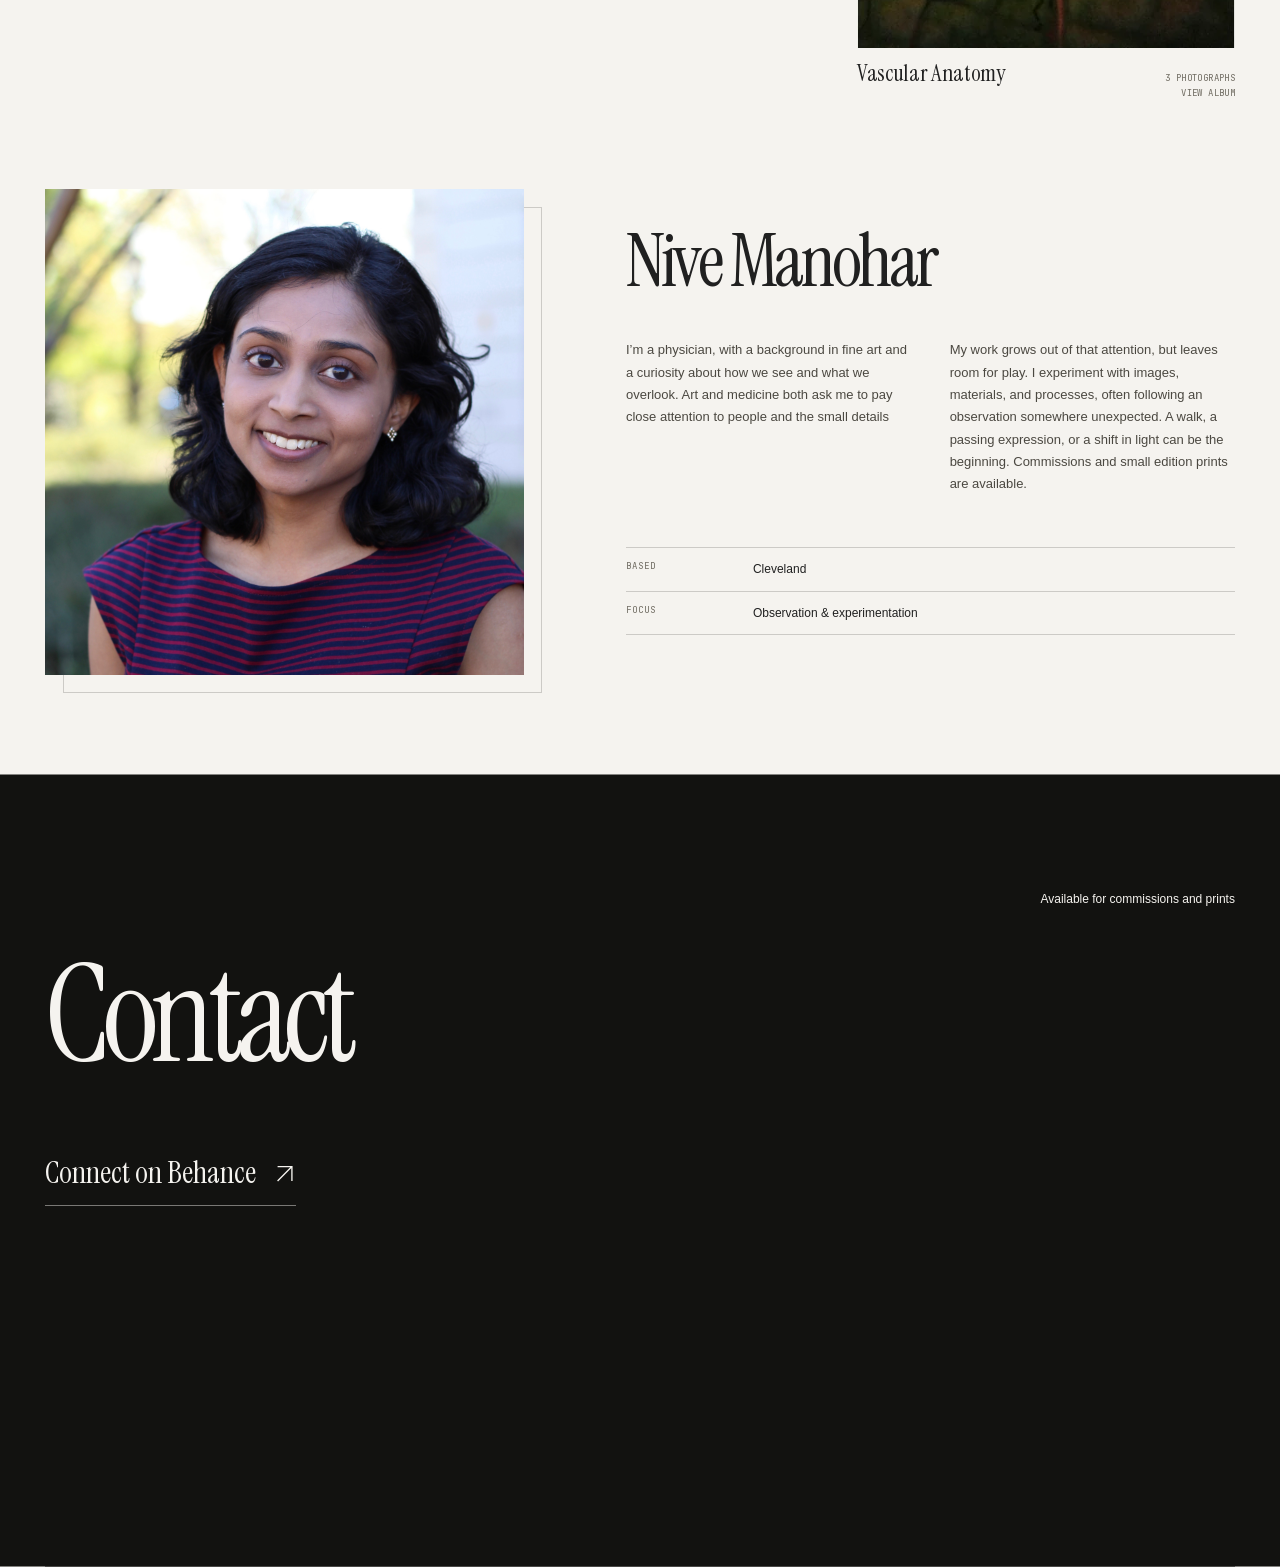
==== commit a244f5bf: "Match Contact section to the dark reference design" ====
--- a/index.html
+++ b/index.html
@@ -1032,7 +1032,8 @@
         </dl>
       </div>
     </section>
-      <section id="contact" class="text-section" aria-labelledby="contact-title">
+      <section id="contact" class="contact-section" aria-labelledby="contact-title">
+        <p class="contact-availability">Available for commissions and prints</p>
         <h2 id="contact-title">Contact</h2>
         <p><a class="contact-link" href="https://www.behance.net/nivemanohar">Connect on Behance <svg viewBox="0 0 24 24" aria-hidden="true" focusable="false"><path d="M4 20 20 4M4 4h16v16"/></svg></a></p>
       </section>
--- a/styles.css
+++ b/styles.css
@@ -356,3 +356,44 @@
 /* Cover artwork at the page edges as it passes behind the sticky masthead. */
 .masthead::before { content: ""; position: absolute; inset: 0; z-index: -1; background: var(--paper); box-shadow: 0 0 0 100vmax var(--paper); clip-path: inset(0 -100vmax); pointer-events: none; }
 #albums-title, #about-image { scroll-margin-top: 8px; }
+
+/* Contact typography and palette from the supplied reference. */
+.contact-section {
+  position: relative;
+  min-height: 88svh;
+  padding: clamp(70px, 9vw, 120px) 0 clamp(28px, 4vw, 46px);
+  background: #121210;
+  color: var(--paper);
+  box-shadow: 0 0 0 100vmax #121210;
+  clip-path: inset(0 -100vmax);
+  scroll-margin-top: 24px;
+}
+.contact-availability {
+  max-width: 300px;
+  margin: 0 0 0 auto;
+  font: 400 12px/1.6 "Helvetica Neue", Arial, sans-serif;
+  text-align: right;
+}
+.contact-section h2 {
+  margin: clamp(20px, 4vw, 50px) 0 0;
+  font-family: "Instrument Serif", "Times New Roman", serif;
+  font-size: clamp(4rem, 10.6vw, 11.5rem);
+  font-weight: 400;
+  line-height: .84;
+  letter-spacing: -.05em;
+}
+.contact-section > p:last-child { margin: 0; }
+.contact-section .contact-link {
+  display: inline-flex;
+  align-items: center;
+  gap: 18px;
+  margin-top: clamp(40px, 6vw, 80px);
+  padding: 0 0 8px;
+  border-bottom: 1px solid rgb(245 243 239 / 45%);
+  font: 400 clamp(1.25rem, 2.4vw, 2.3rem)/1.55 "Instrument Serif", "Times New Roman", serif;
+}
+.contact-section .contact-link:hover { color: #d8ff44; border-color: currentColor; text-decoration: none; }
+.contact-section :focus-visible { outline-color: var(--paper); }
+@media (max-width: 620px) {
+  .contact-section { min-height: auto; padding-block: 74px; }
+}
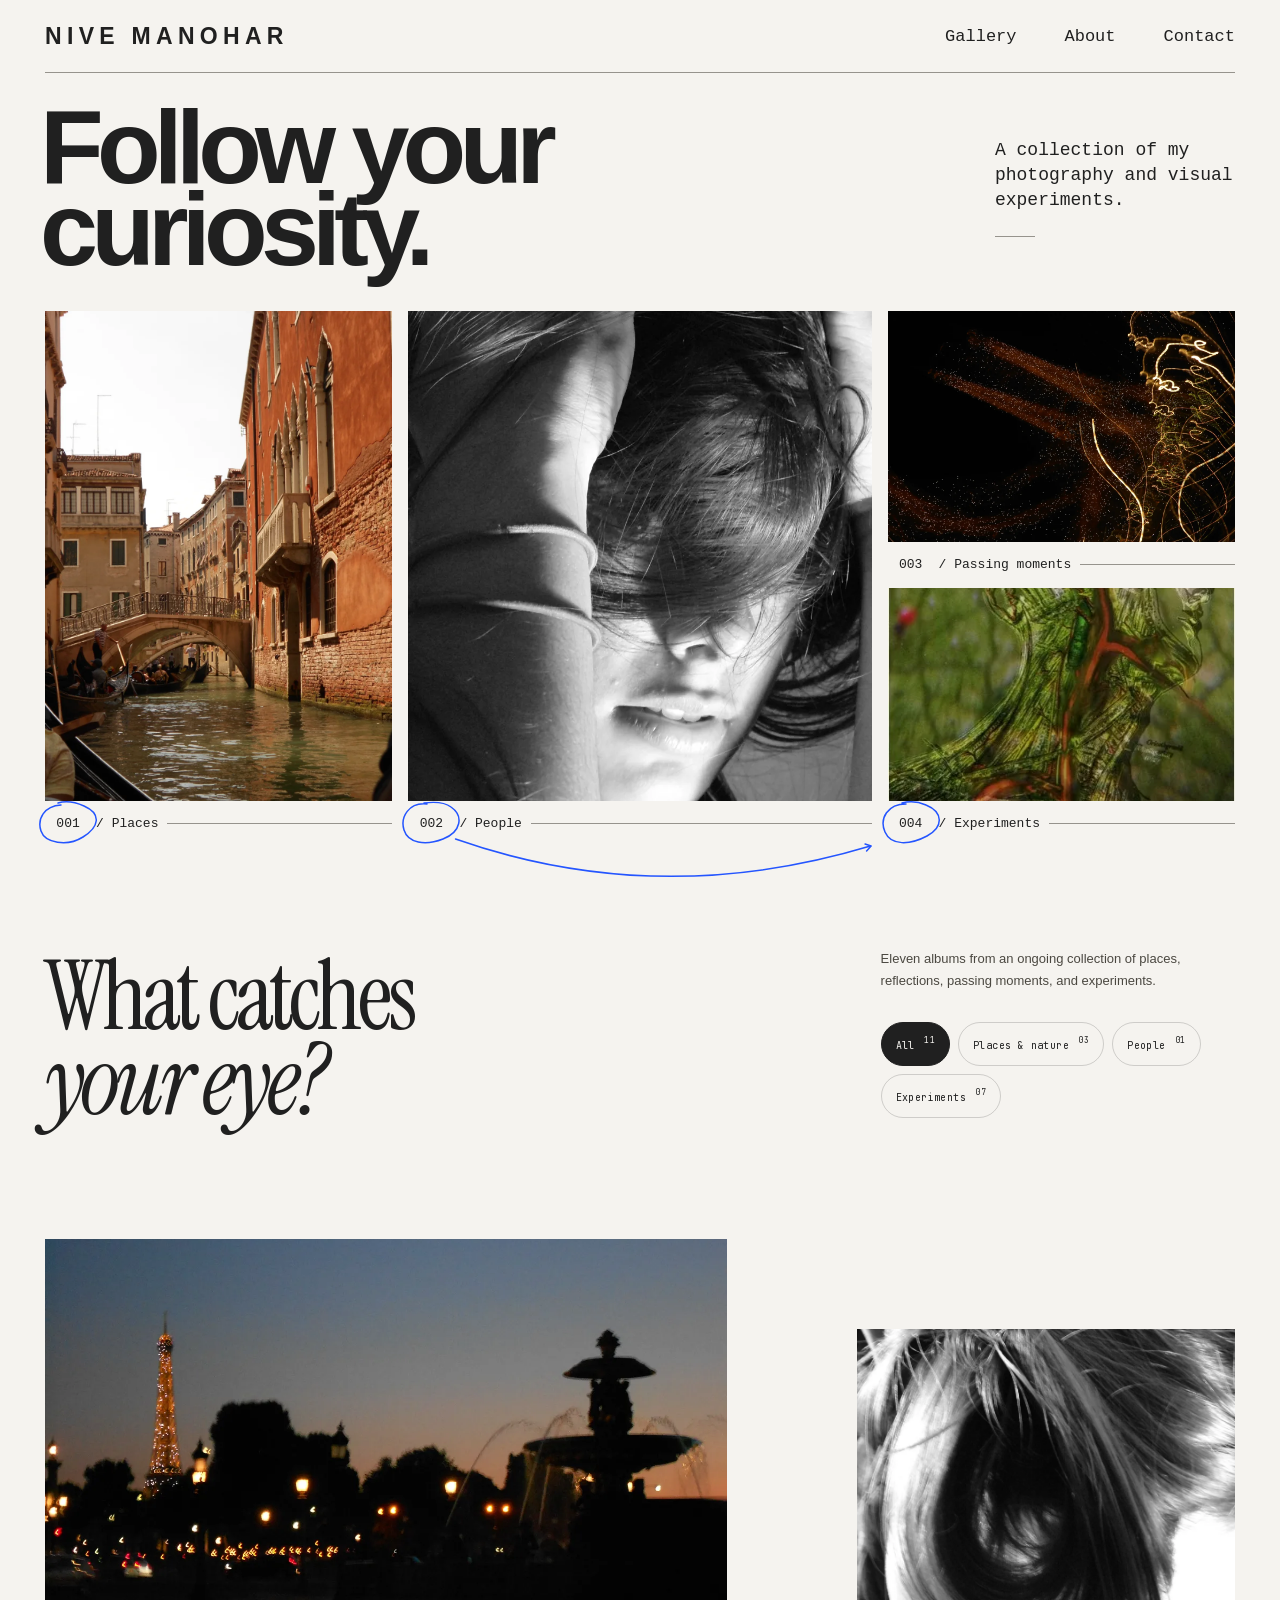
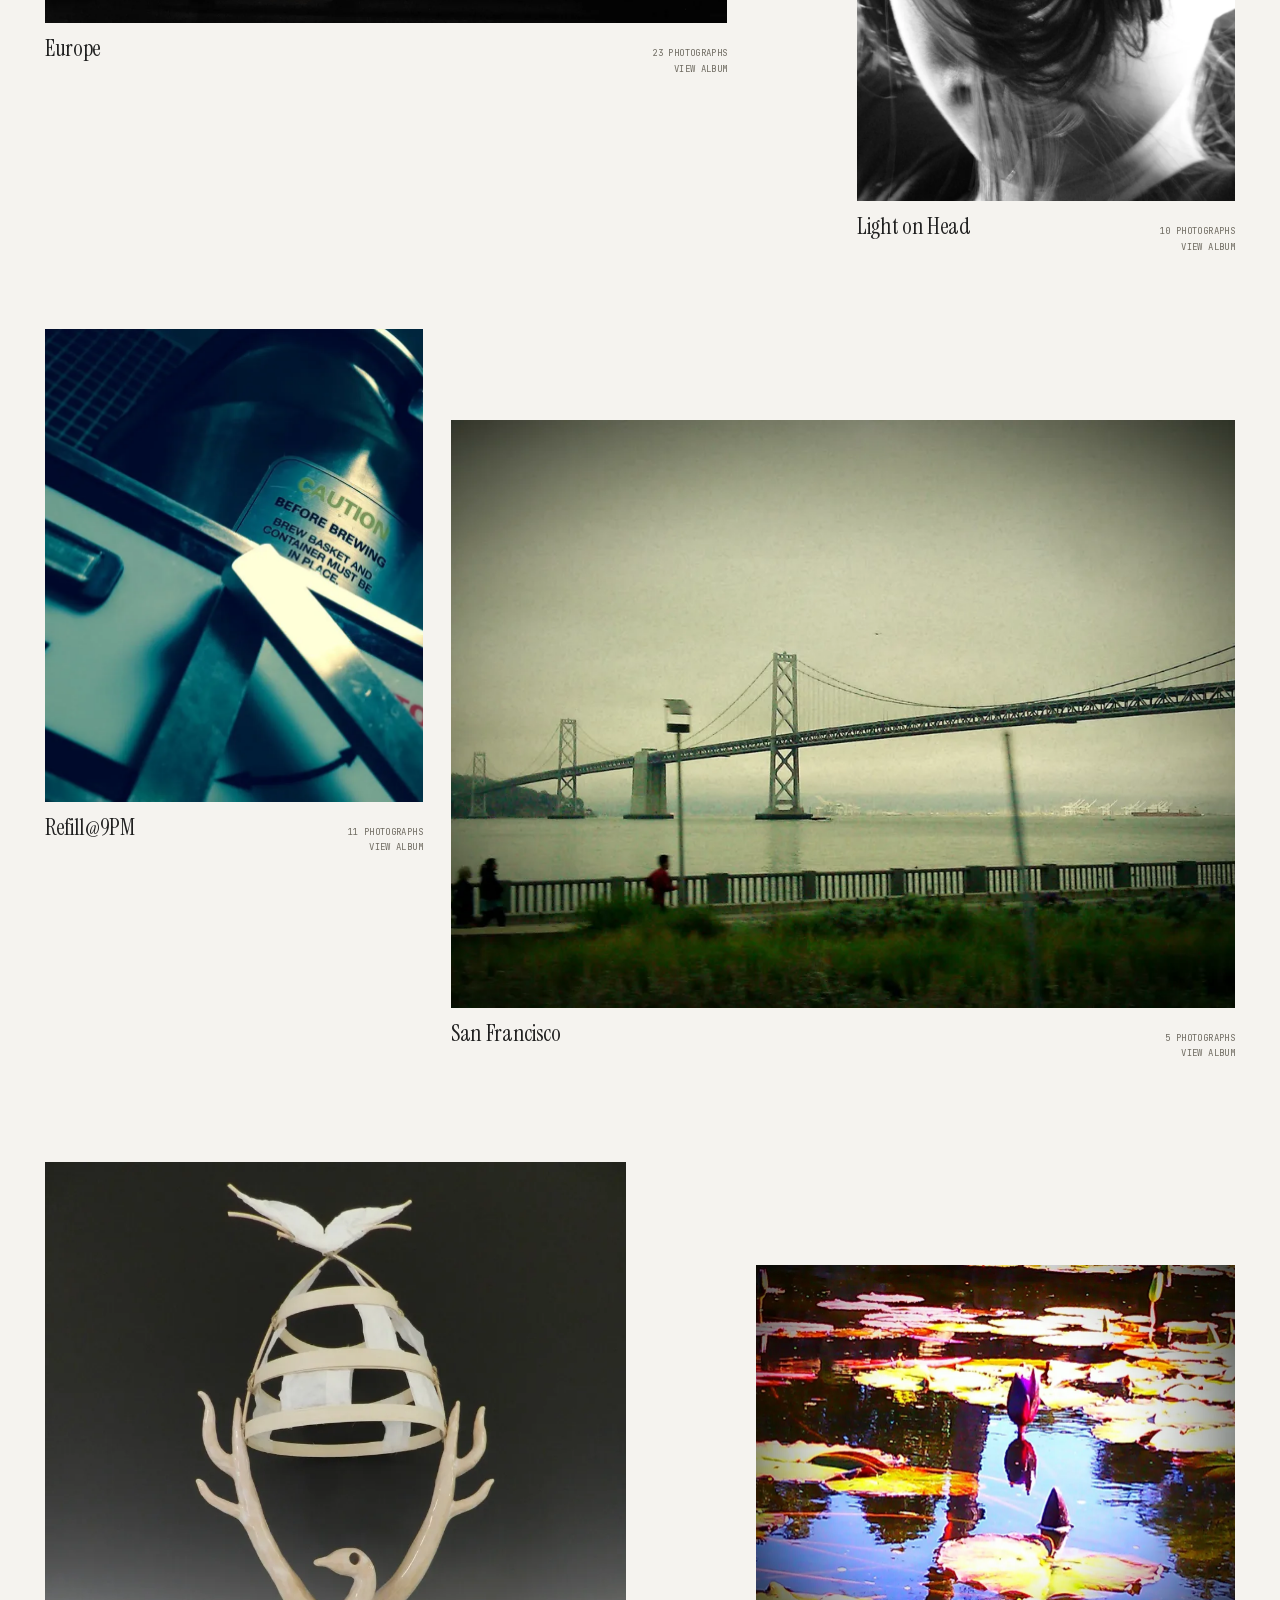
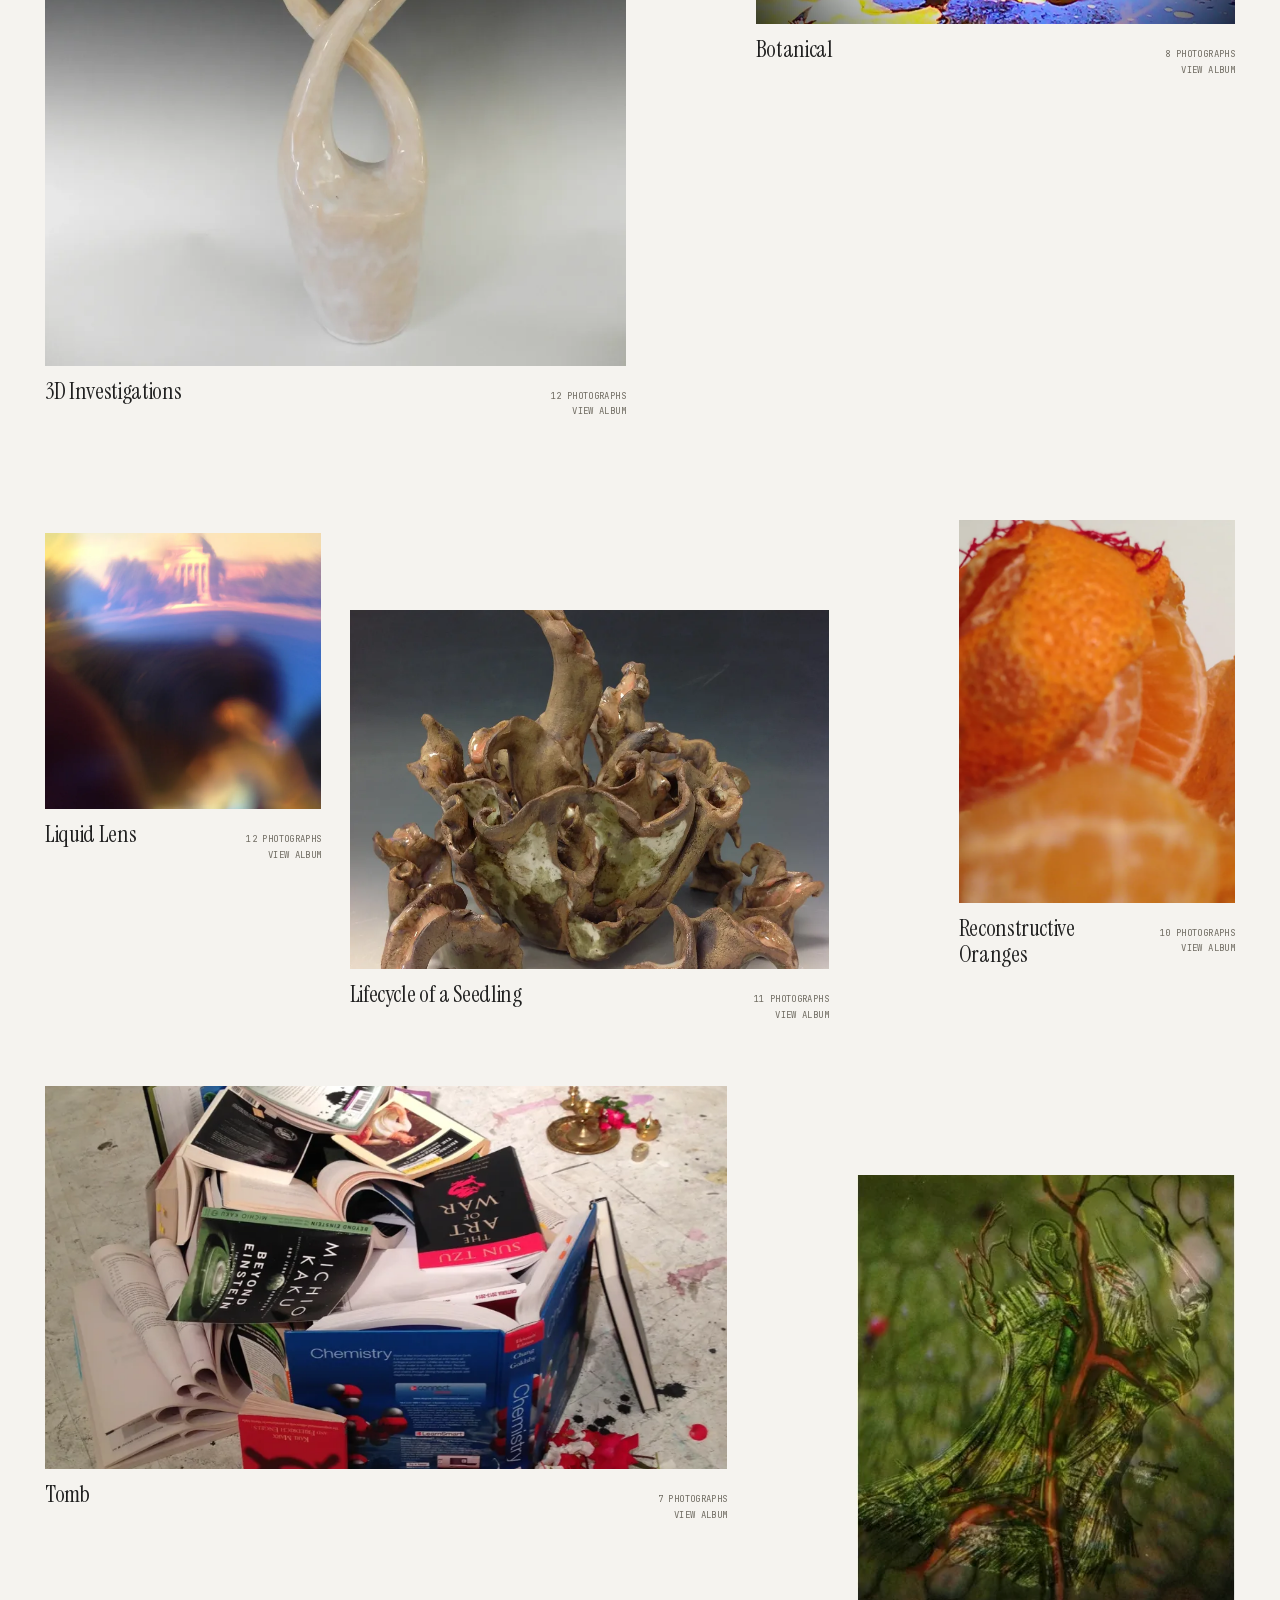
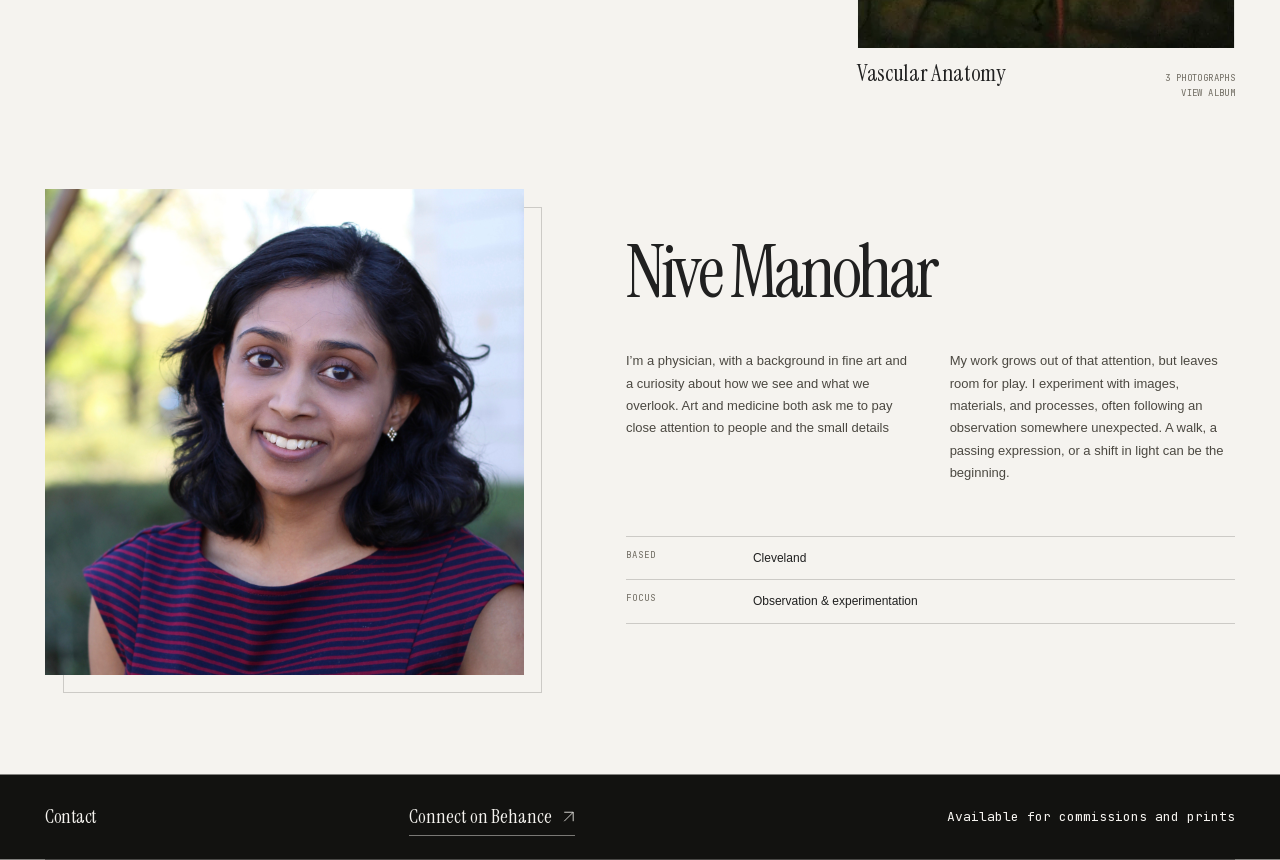
==== commit 9e25f022: "Keep commissions and prints availability only in footer" ====
--- a/index.html
+++ b/index.html
@@ -1024,7 +1024,7 @@
         <h2 id="about-title" tabindex="-1">Nive Manohar</h2>
         <div class="about-text">
           <p>I’m a physician, with a background in fine art and a curiosity about how we see and what we overlook. Art and medicine both ask me to pay close attention to people and the small details</p>
-          <p>My work grows out of that attention, but leaves room for play. I experiment with images, materials, and processes, often following an observation somewhere unexpected. A walk, a passing expression, or a shift in light can be the beginning. Commissions and small edition prints are available.</p>
+          <p>My work grows out of that attention, but leaves room for play. I experiment with images, materials, and processes, often following an observation somewhere unexpected. A walk, a passing expression, or a shift in light can be the beginning.</p>
         </div>
         <dl class="about-facts">
           <div><dt>Based</dt><dd>Cleveland</dd></div>
--- a/styles.css
+++ b/styles.css
@@ -357,11 +357,14 @@
 .masthead::before { content: ""; position: absolute; inset: 0; z-index: -1; background: var(--paper); box-shadow: 0 0 0 100vmax var(--paper); clip-path: inset(0 -100vmax); pointer-events: none; }
 #albums-title, #about-image { scroll-margin-top: 8px; }
 
-/* Contact typography and palette from the supplied reference. */
+/* Compact Contact section with the reference's palette and serif type. */
 .contact-section {
   position: relative;
-  min-height: 88svh;
-  padding: clamp(70px, 9vw, 120px) 0 clamp(28px, 4vw, 46px);
+  display: grid;
+  grid-template-columns: 2fr 3fr auto;
+  align-items: center;
+  gap: 16px;
+  padding-block: 24px;
   background: #121210;
   color: var(--paper);
   box-shadow: 0 0 0 100vmax #121210;
@@ -369,31 +372,33 @@
   scroll-margin-top: 24px;
 }
 .contact-availability {
-  max-width: 300px;
+  grid-column: 3;
+  grid-row: 1;
+  max-width: 100%;
   margin: 0 0 0 auto;
-  font: 400 12px/1.6 "Helvetica Neue", Arial, sans-serif;
+  font: 400 13px/1.3 "Archive Mono", var(--mono);
   text-align: right;
 }
 .contact-section h2 {
-  margin: clamp(20px, 4vw, 50px) 0 0;
-  font-family: "Instrument Serif", "Times New Roman", serif;
-  font-size: clamp(4rem, 10.6vw, 11.5rem);
-  font-weight: 400;
-  line-height: .84;
-  letter-spacing: -.05em;
-}
-.contact-section > p:last-child { margin: 0; }
+  grid-column: 1;
+  grid-row: 1;
+  margin: 0;
+  font: 400 clamp(18px, 1.5vw, 22px)/1.35 "Instrument Serif", "Times New Roman", serif;
+  letter-spacing: -.025em;
+}
+.contact-section > p:last-child { grid-column: 2; grid-row: 1; margin: 0; }
 .contact-section .contact-link {
   display: inline-flex;
   align-items: center;
-  gap: 18px;
-  margin-top: clamp(40px, 6vw, 80px);
-  padding: 0 0 8px;
+  gap: 10px;
+  padding-block: 5px;
   border-bottom: 1px solid rgb(245 243 239 / 45%);
-  font: 400 clamp(1.25rem, 2.4vw, 2.3rem)/1.55 "Instrument Serif", "Times New Roman", serif;
+  font: 400 clamp(18px, 1.5vw, 22px)/1.35 "Instrument Serif", "Times New Roman", serif;
 }
 .contact-section .contact-link:hover { color: #d8ff44; border-color: currentColor; text-decoration: none; }
 .contact-section :focus-visible { outline-color: var(--paper); }
-@media (max-width: 620px) {
-  .contact-section { min-height: auto; padding-block: 74px; }
-}
+@media (max-width: 600px) {
+  .contact-section { grid-template-columns: 1fr 2fr; gap: 12px; padding-block: 18px; }
+  .contact-section > p:last-child { justify-self: end; }
+  .contact-availability { grid-column: 1 / -1; grid-row: 2; }
+}
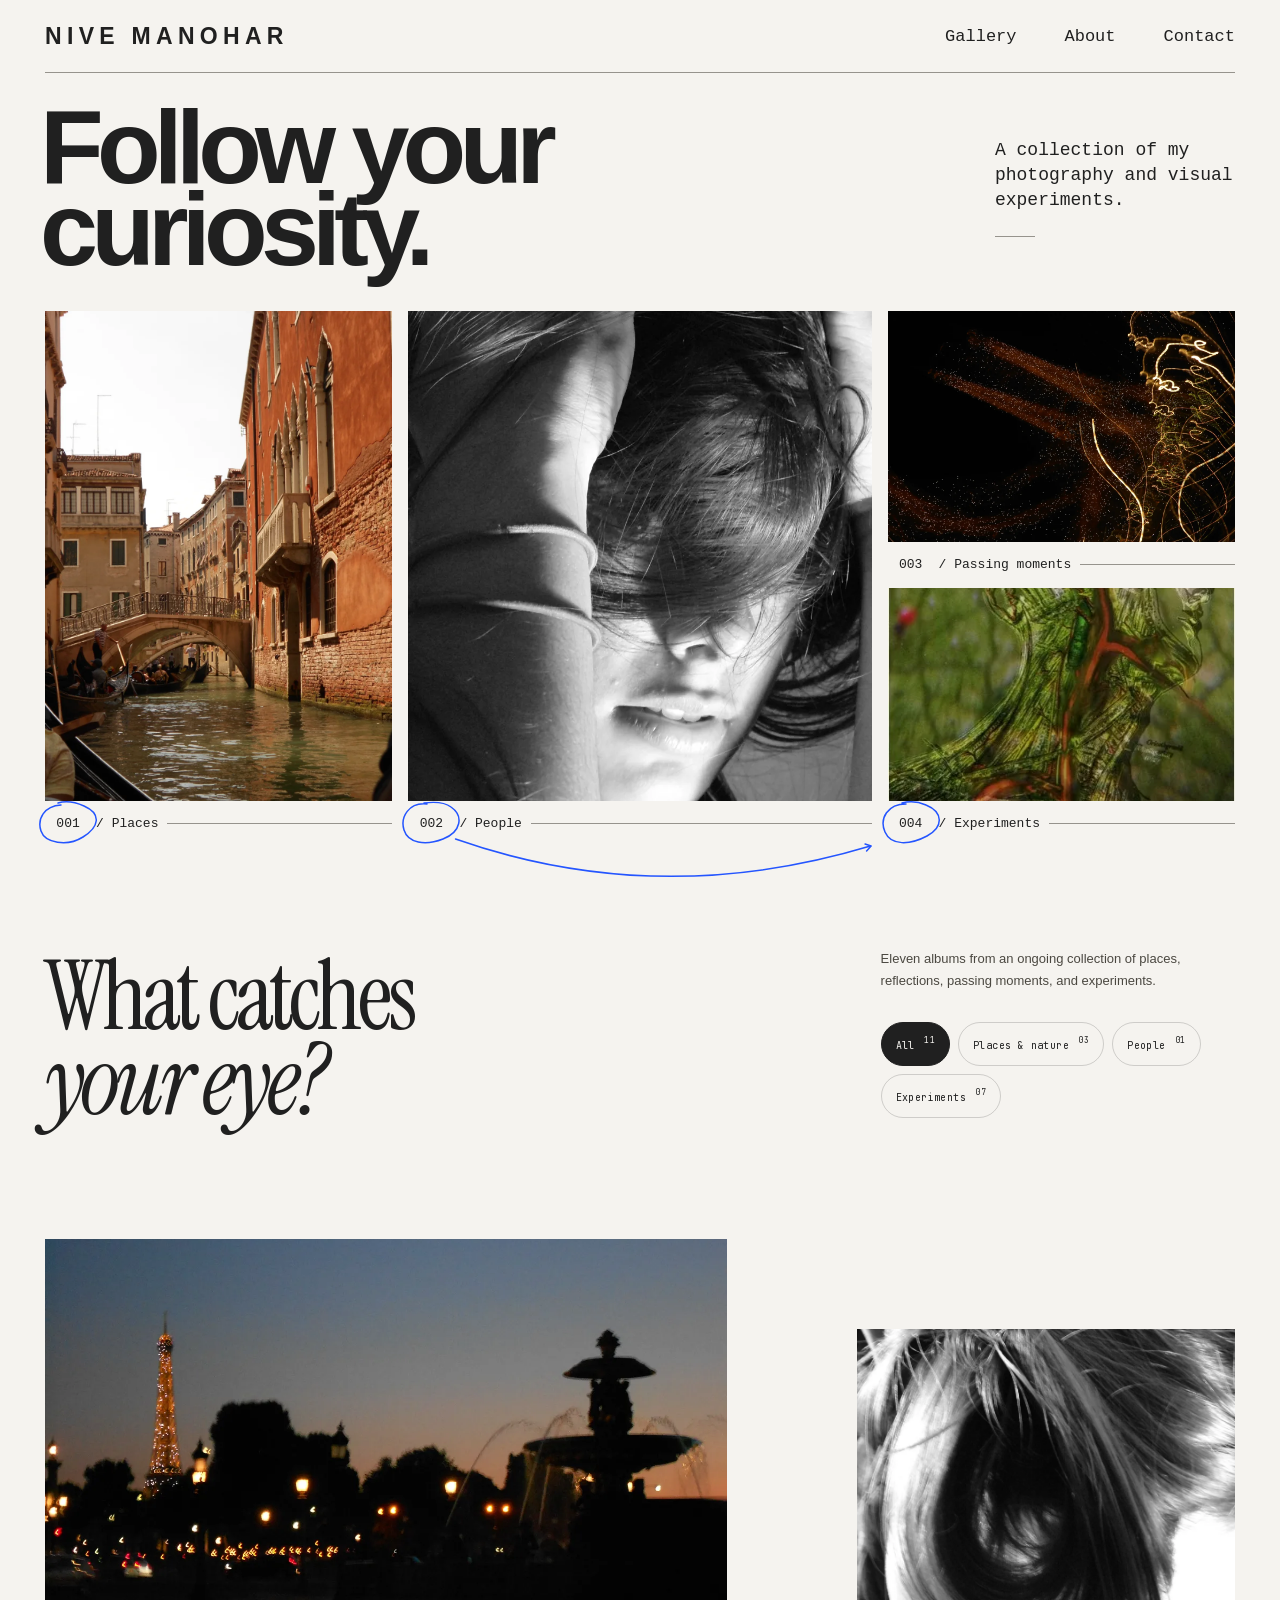
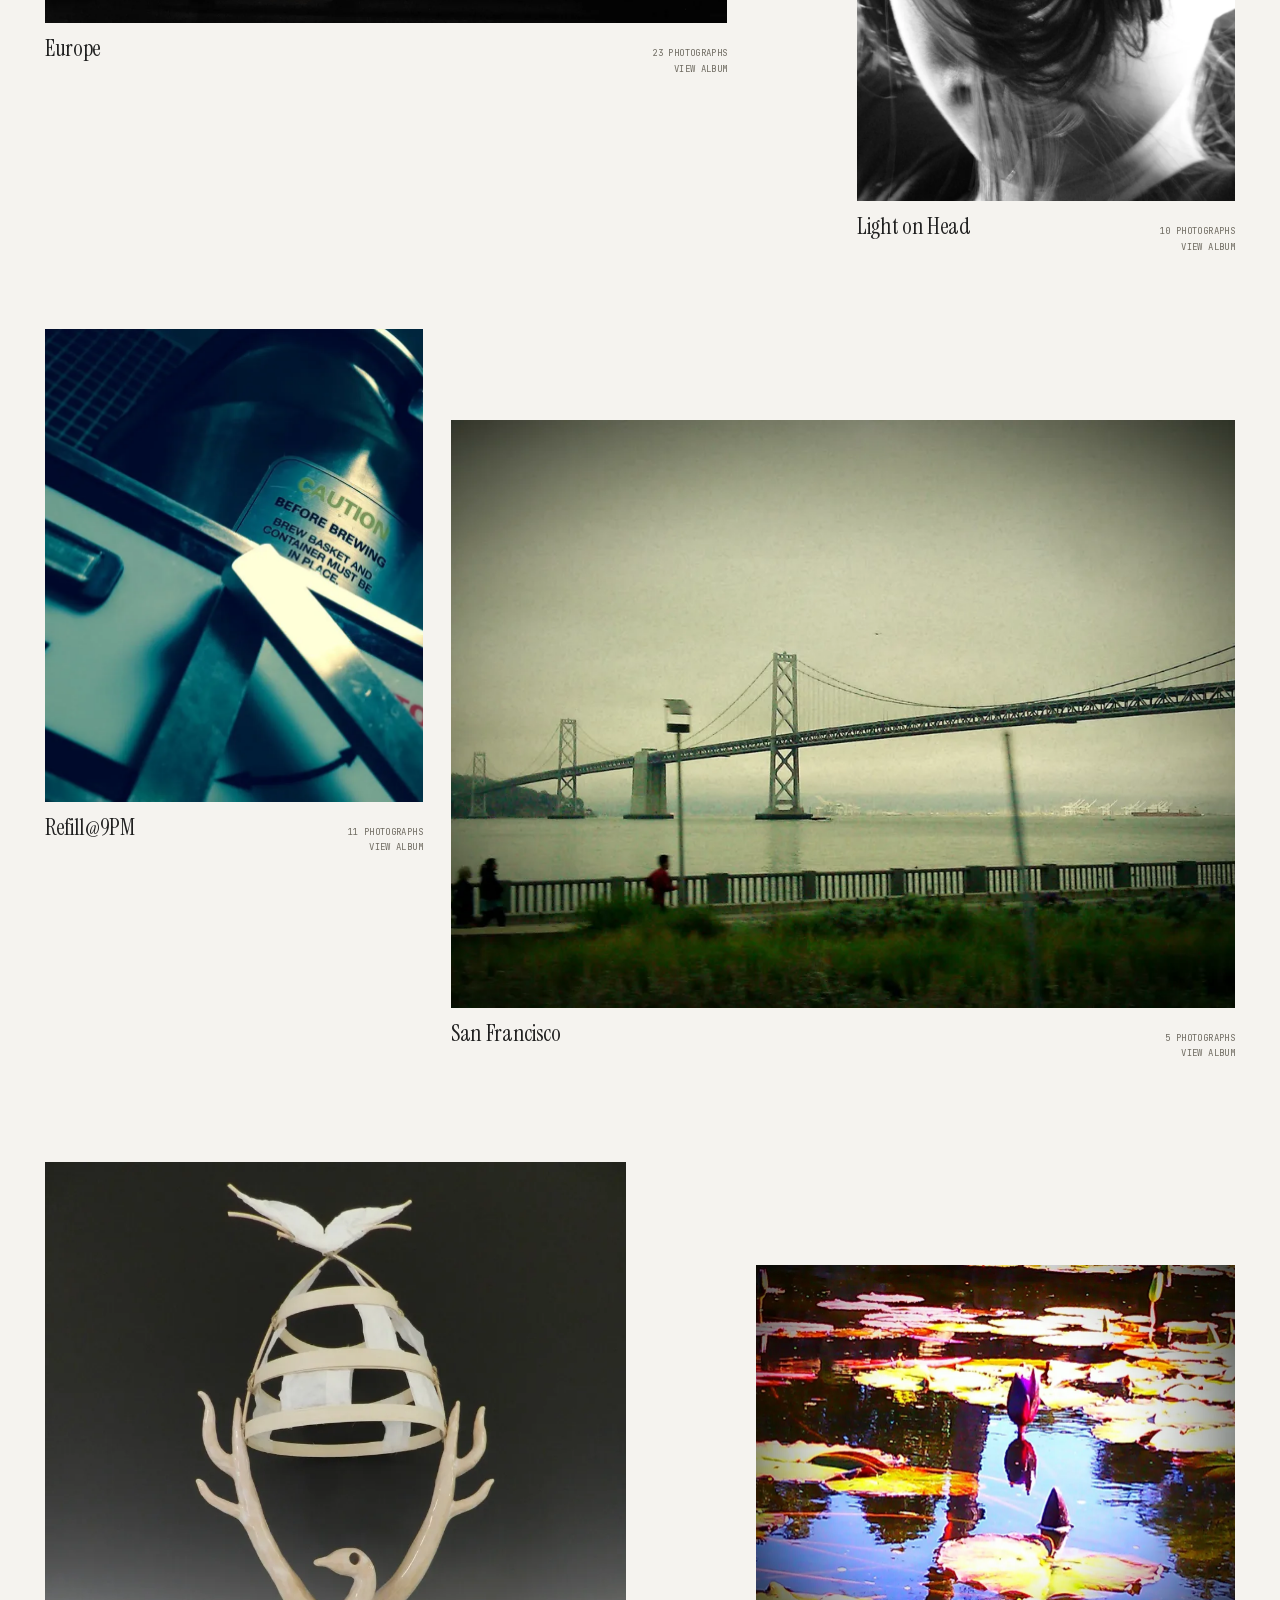
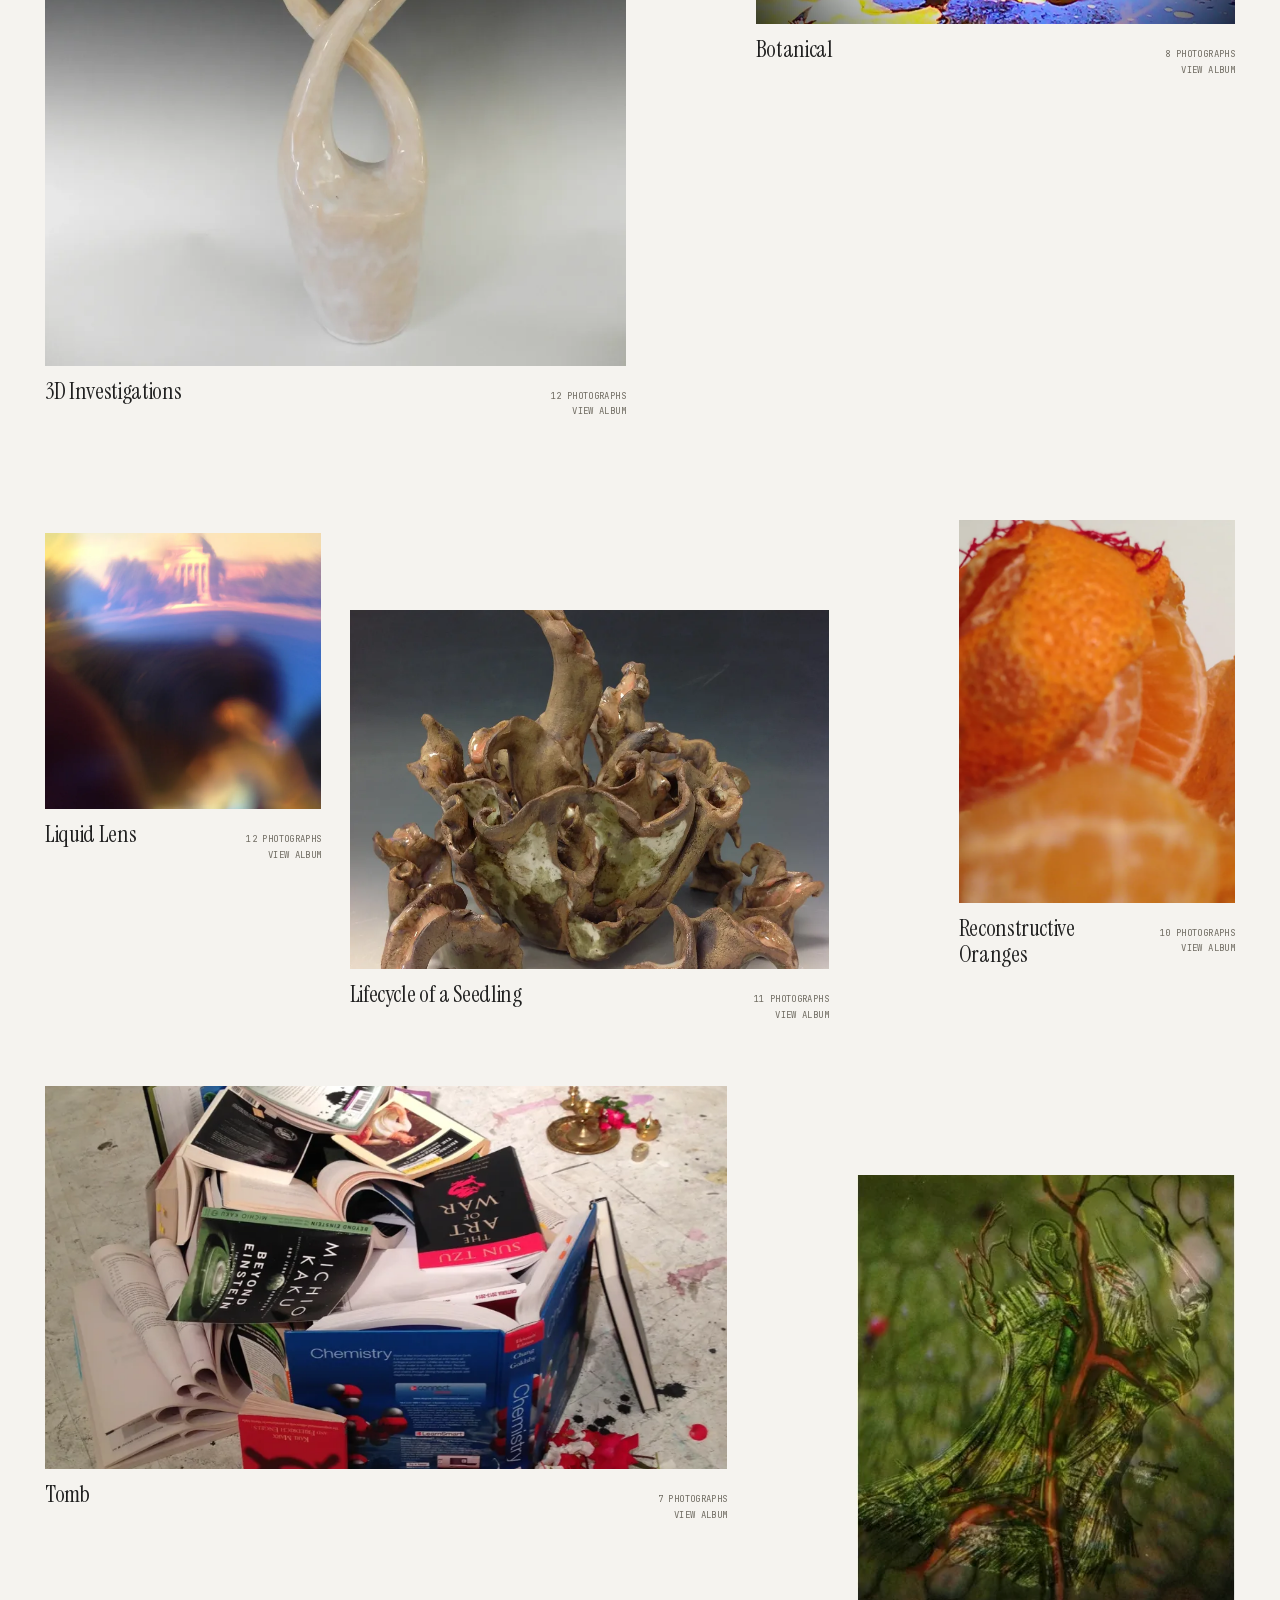
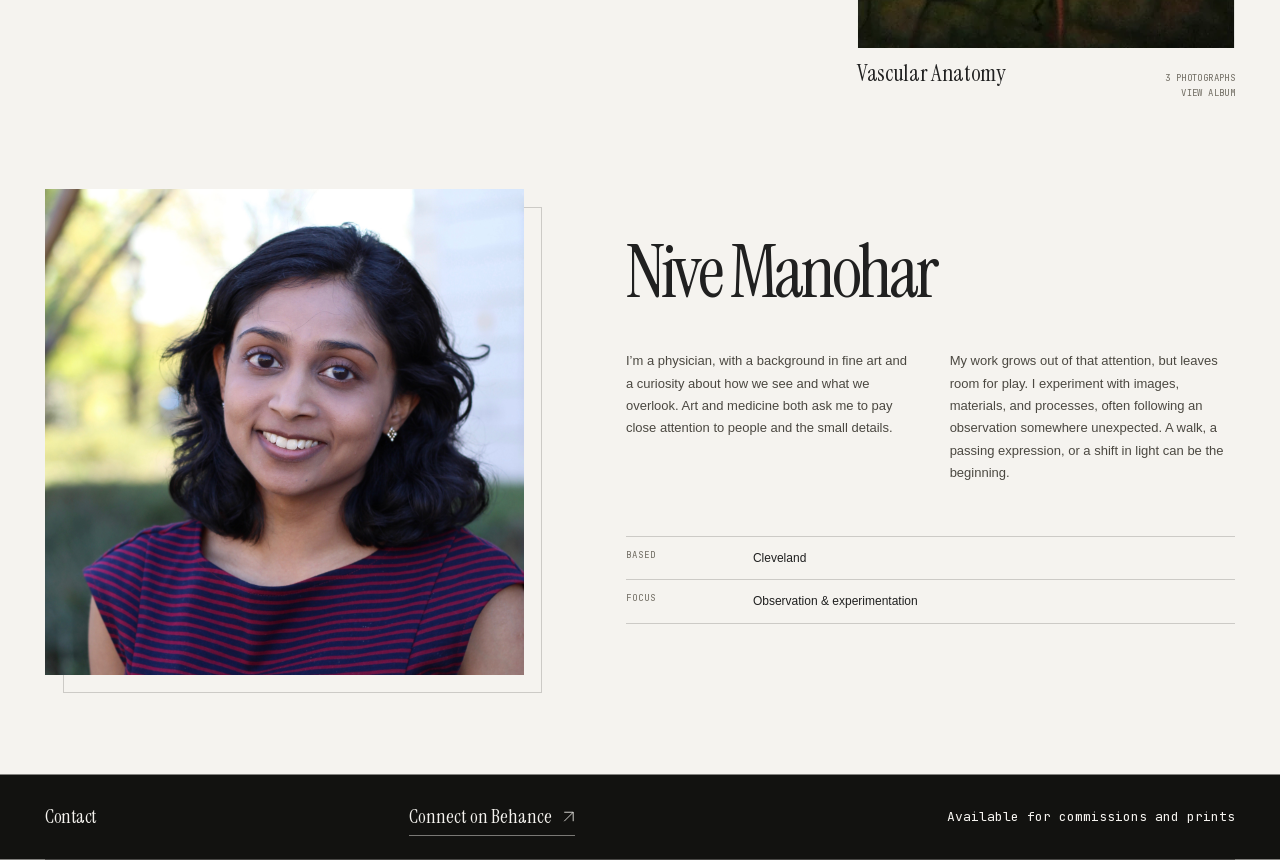
==== commit 3539533d: "Update index.html" ====
--- a/index.html
+++ b/index.html
@@ -1023,7 +1023,7 @@
       <div class="about-copy">
         <h2 id="about-title" tabindex="-1">Nive Manohar</h2>
         <div class="about-text">
-          <p>I’m a physician, with a background in fine art and a curiosity about how we see and what we overlook. Art and medicine both ask me to pay close attention to people and the small details</p>
+          <p>I’m a physician, with a background in fine art and a curiosity about how we see and what we overlook. Art and medicine both ask me to pay close attention to people and the small details.</p>
           <p>My work grows out of that attention, but leaves room for play. I experiment with images, materials, and processes, often following an observation somewhere unexpected. A walk, a passing expression, or a shift in light can be the beginning.</p>
         </div>
         <dl class="about-facts">
